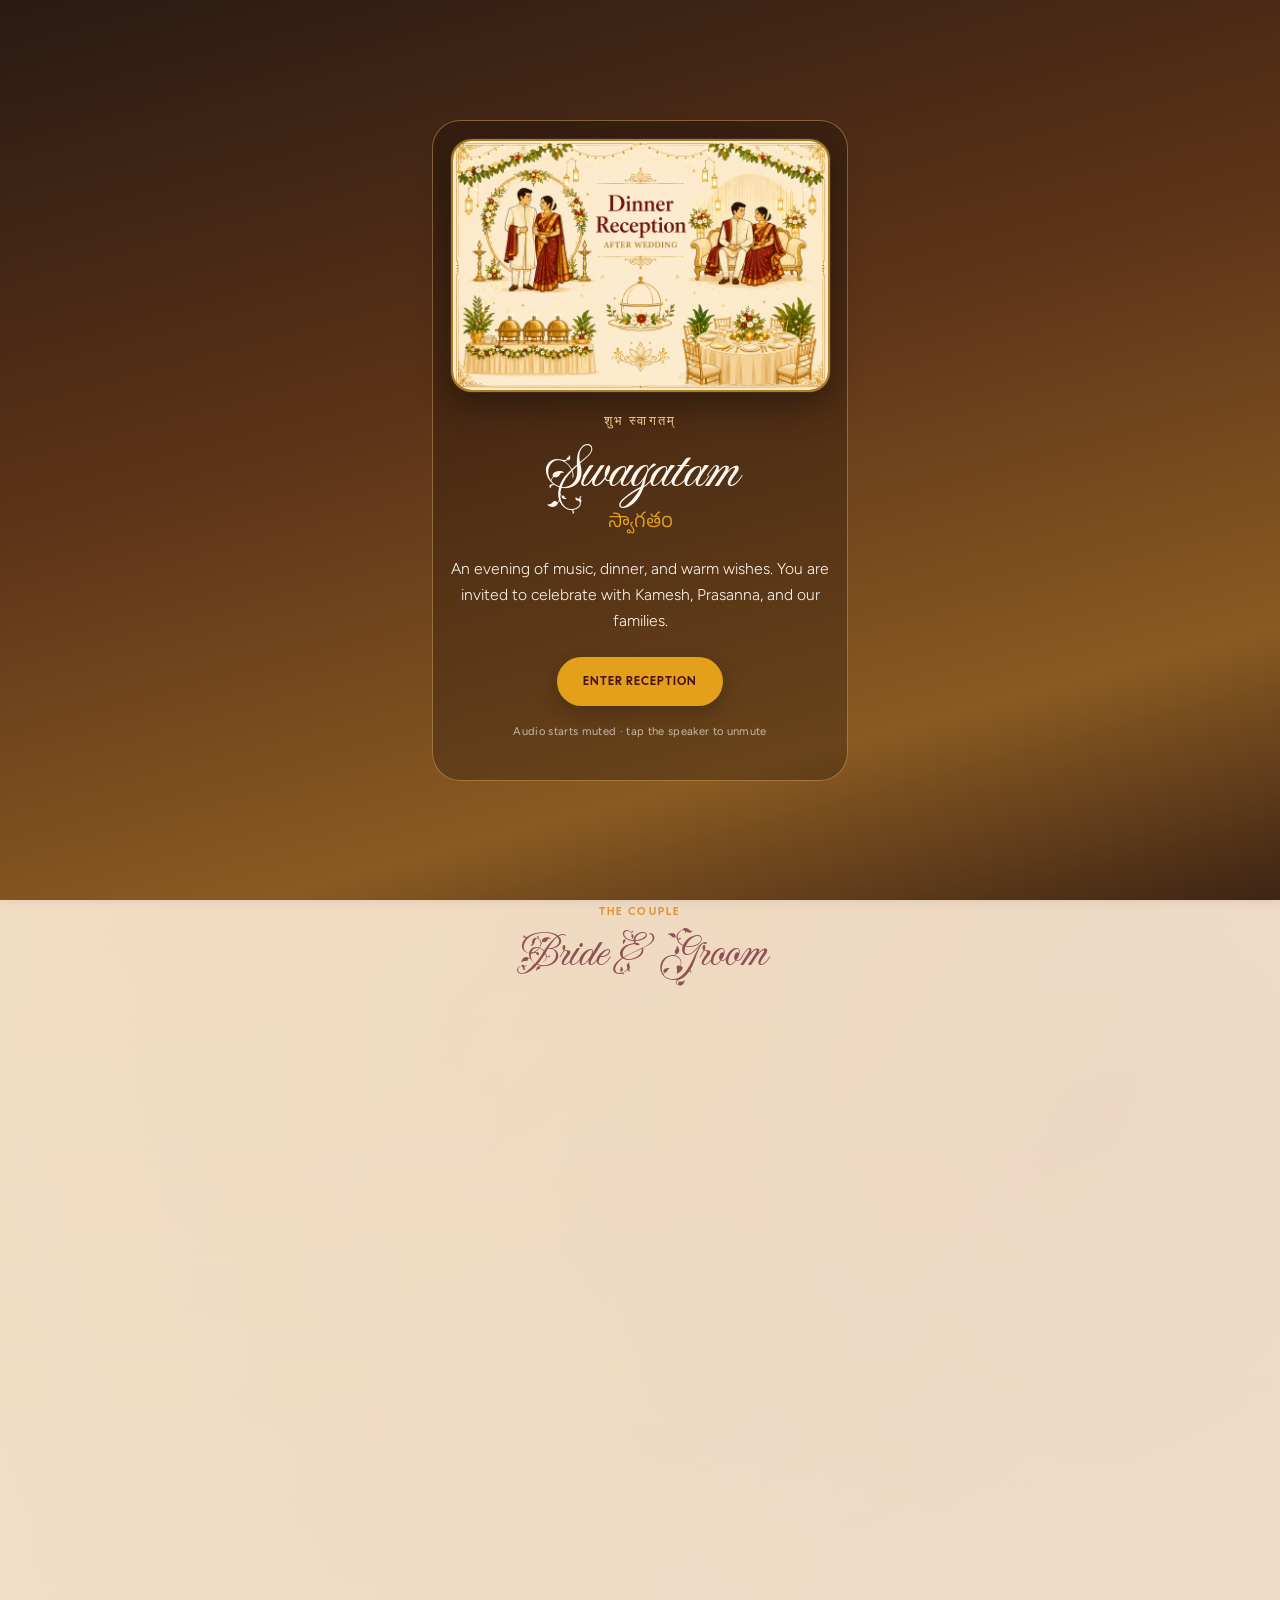
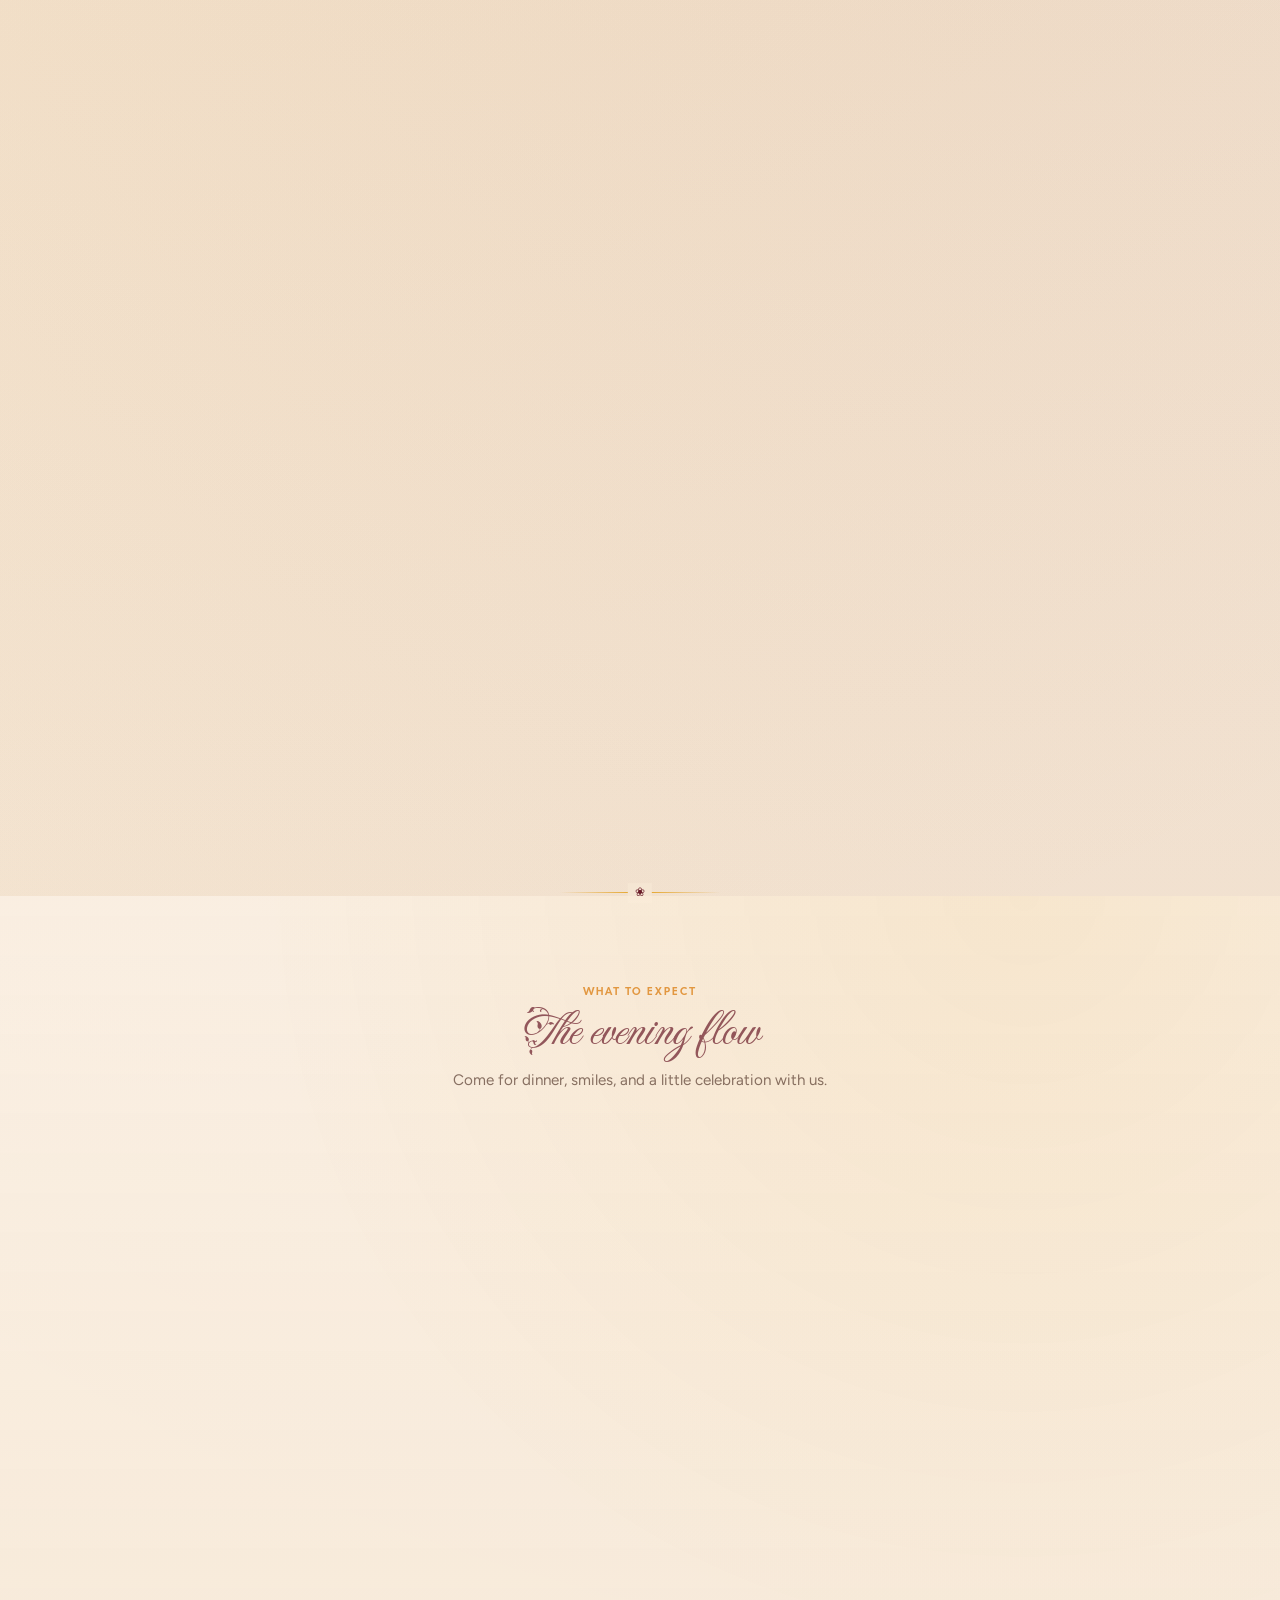
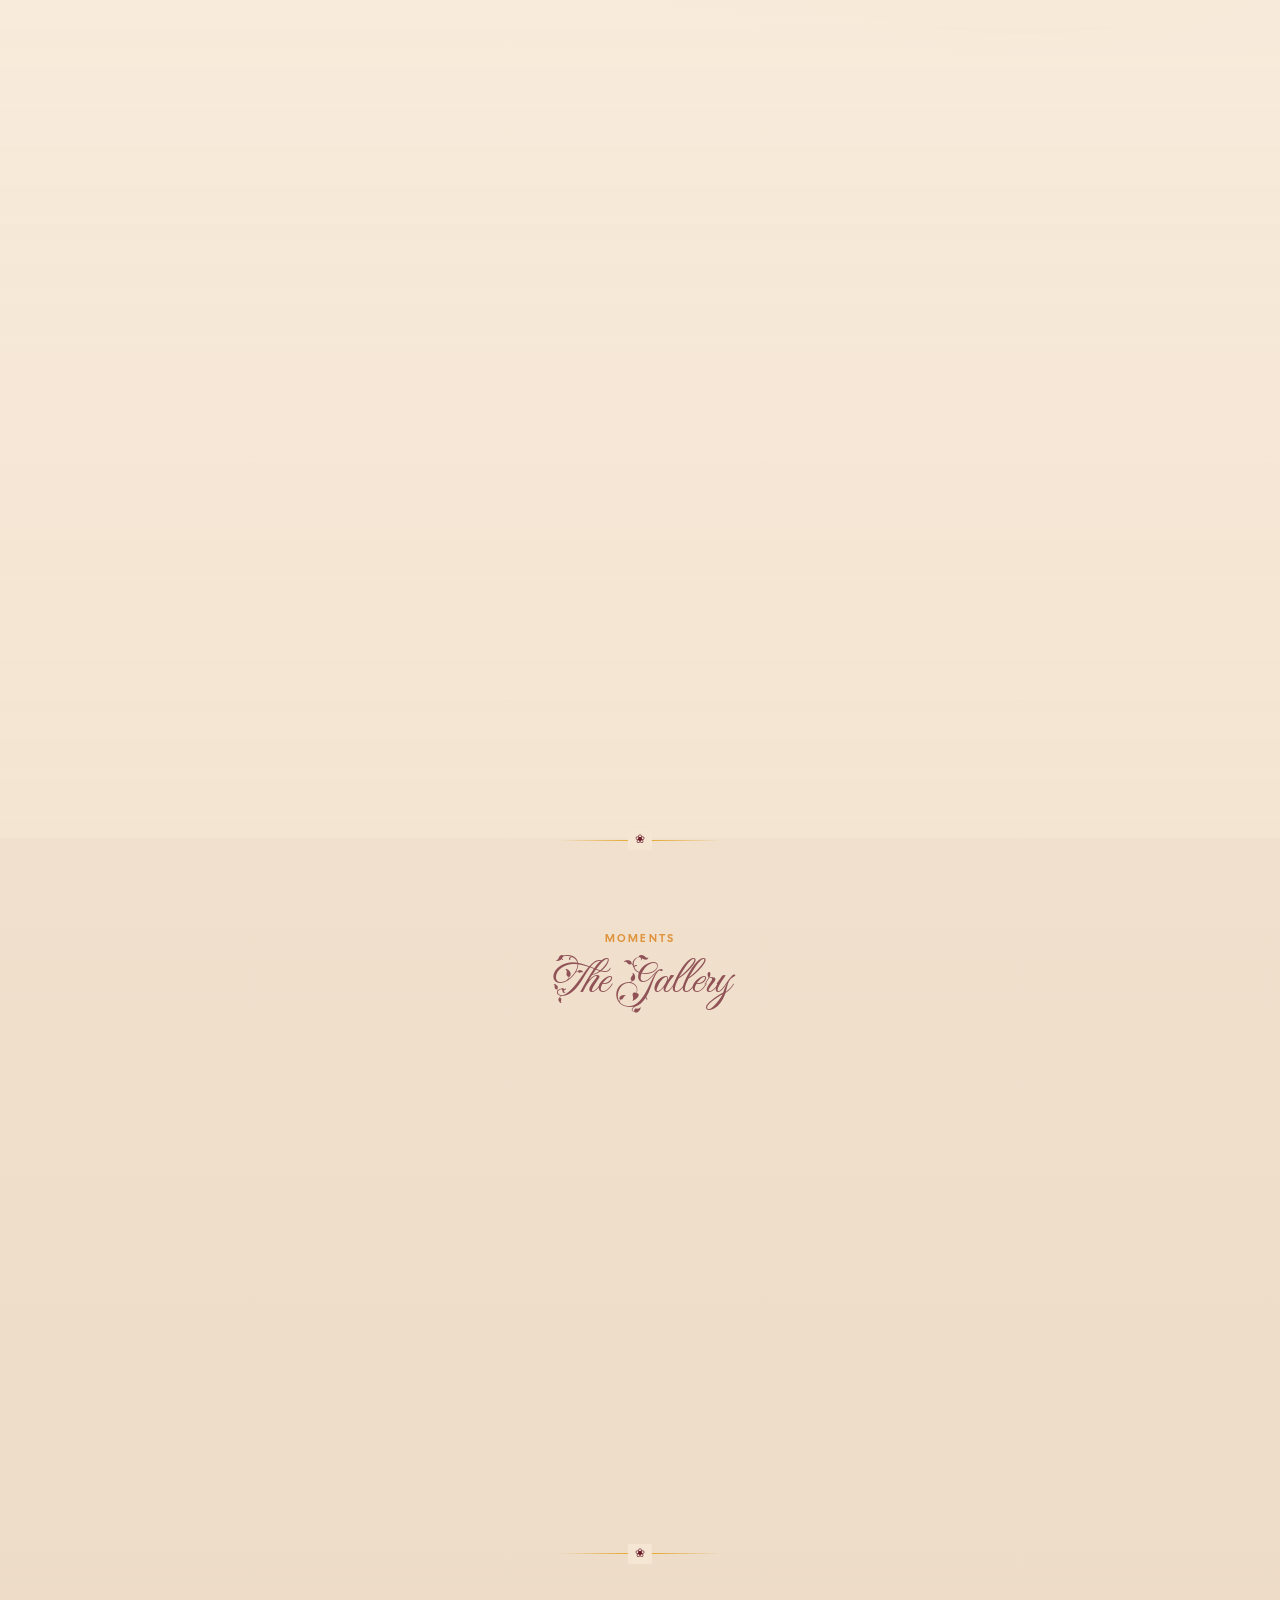
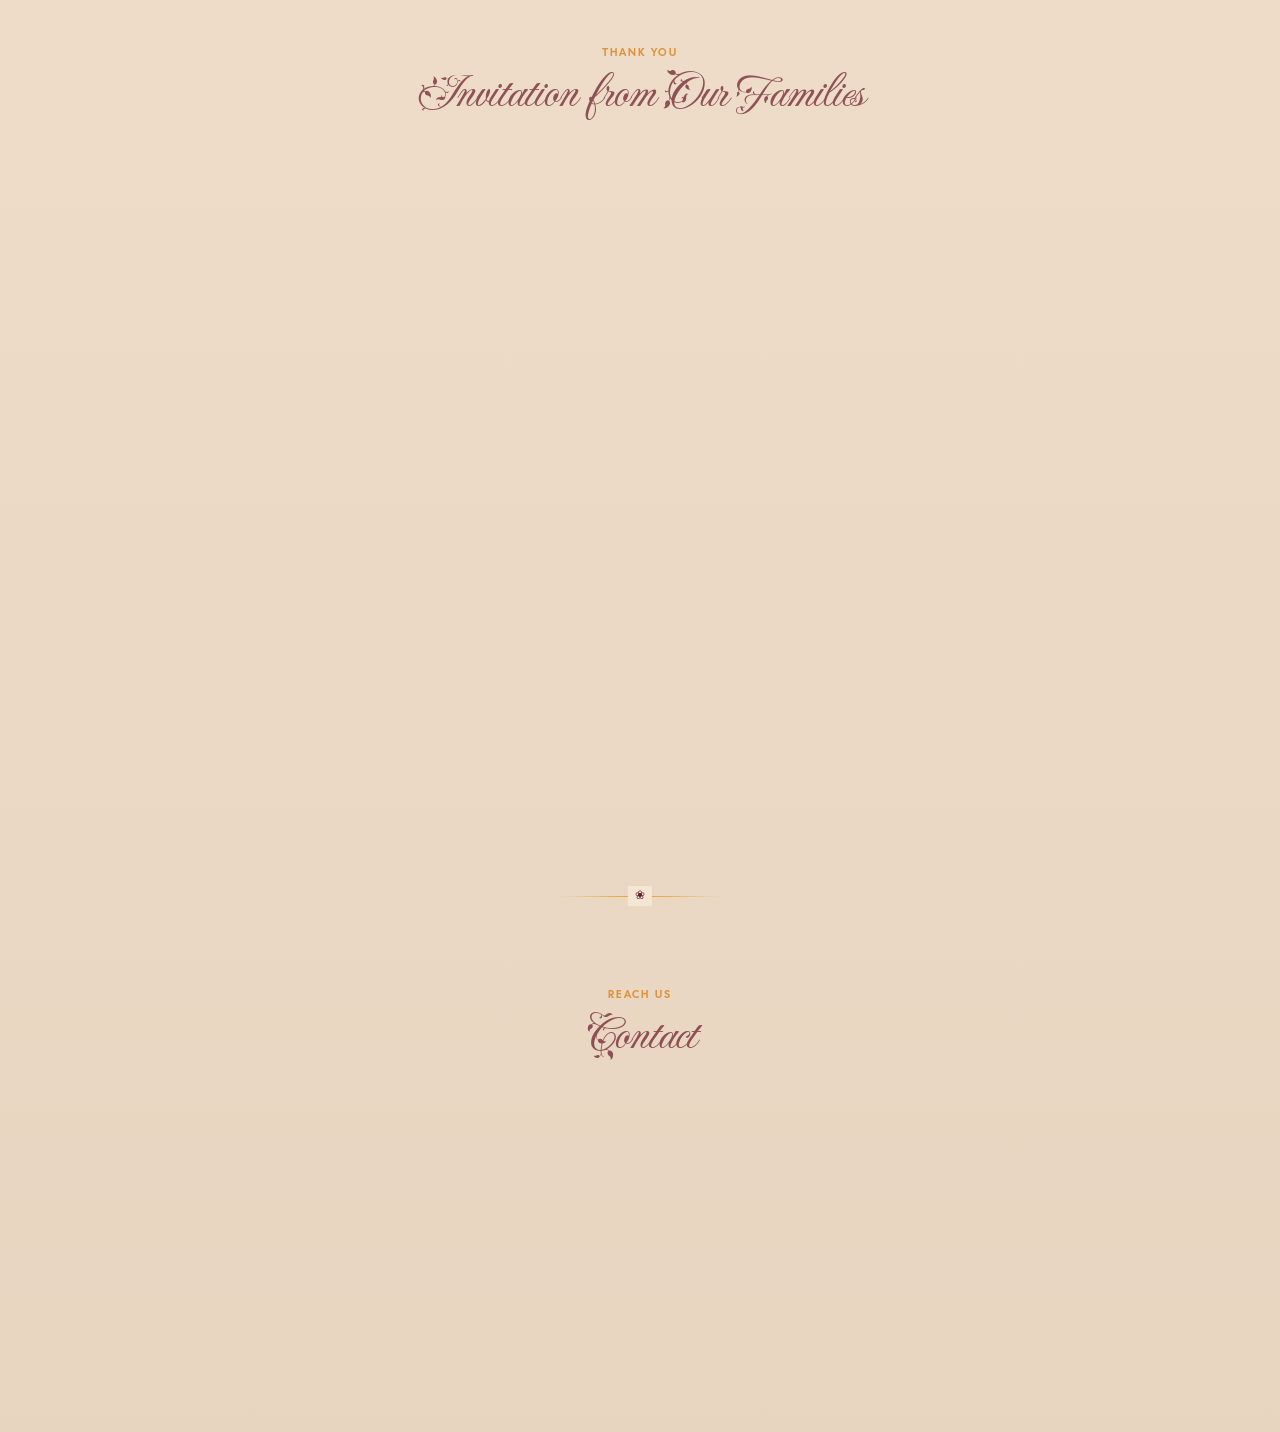
==== reception.html @ decd5733 "Enhance wedding invitation website with updated content and interactive features - Updated wedding d" ====
<!DOCTYPE html>
<html lang="en">
<head>
  <script>window.__KWEDS_INVITE_CODE__="e4p8n1";</script>
  <meta charset="UTF-8">
  <meta name="viewport" content="width=device-width, initial-scale=1.0, viewport-fit=cover">
  <title>K♥P</title>
  <meta name="description" content="An evening reception · 02 September 2026 · 07:00 PM onwards · Subhamasthu Function Hall, Neeladriraopeta.">
  <meta name="keywords" content="Telugu Wedding, Hindu Wedding, Kamesh, Prasanna, Kalyana Vaibhavam, Seethanagaram, Andhra Pradesh, Wedding Invitation">
  <meta name="author" content="RamBikkina">
  <meta name="robots" content="index, follow">
  <meta name="theme-color" content="#6b1d2a">
  <meta name="apple-mobile-web-app-title" content="K♥P">
  <meta name="application-name" content="K♥P">

  <link rel="canonical" id="canonicalUrl" href="https://kwedsp.vercel.app/">
  <link rel="icon" href="/favicon.svg" type="image/svg+xml">
  <link rel="apple-touch-icon" href="/og-reception.jpg">

  <!-- Open Graph / Facebook / WhatsApp (must match live host + image under ~300KB) -->
  <meta property="og:type" content="website">
  <meta property="og:site_name" content="Kamesh & Prasanna Wedding">
  <meta property="og:locale" content="en_IN">
  <meta property="og:url" content="https://kwedsp.vercel.app/i/e4p8n1">
  <meta property="og:title" content="Kamesh & Prasanna — Reception Evening">
  <meta property="og:description" content="An evening reception · 02 September 2026 · 07:00 PM onwards · Subhamasthu Function Hall, Neeladriraopeta.">
  <meta property="og:image" content="https://kwedsp.vercel.app/og-reception.jpg">
  <meta property="og:image:secure_url" content="https://kwedsp.vercel.app/og-reception.jpg">
  <meta property="og:image:type" content="image/jpeg">
  <meta property="og:image:alt" content="Kamesh & Prasanna dinner reception invitation collage">
  <meta property="og:image:width" content="1200">
  <meta property="og:image:height" content="800">

  <!-- Twitter / X -->
  <meta name="twitter:card" content="summary_large_image">
  <meta name="twitter:title" content="Kamesh & Prasanna — Reception Evening">
  <meta name="twitter:description" content="An evening reception · 02 September 2026 · 07:00 PM onwards · Subhamasthu Function Hall, Neeladriraopeta.">
  <meta name="twitter:image" content="https://kwedsp.vercel.app/og-reception.jpg">
  <meta name="twitter:image:alt" content="Kamesh & Prasanna dinner reception invitation collage">

  <link rel="stylesheet" href="https://cdn.jsdelivr.net/npm/bootstrap@5.3.0/dist/css/bootstrap.min.css">
  <link rel="stylesheet" href="https://cdn.jsdelivr.net/npm/bootstrap-icons@1.10.5/font/bootstrap-icons.css">
  <link rel="preconnect" href="https://fonts.googleapis.com">
  <link rel="preconnect" href="https://fonts.gstatic.com" crossorigin>
  <link href="https://fonts.googleapis.com/css2?family=Anek+Telugu:wght@400;600;700&family=Figtree:wght@300;400;500;600&family=Fraunces:opsz,wght@9..144,500;9..144,700&display=swap" rel="stylesheet">
  <style>
    @import url("https://fonts.googleapis.com/css2?family=Cal+Sans&family=Ewert&family=Fleur+De+Leah&display=swap");
  </style>
  <link rel="stylesheet" href="style.css">
  <link rel="stylesheet" href="interactive.css">
</head>
<body class="is-locked">

  <!-- Gate -->
  <div id="gate" class="gate" aria-hidden="false">
    <div class="gate-panel">
      <div class="gate-mood" id="gateMood" hidden>
        <img id="gateMoodImg" src="" alt="">
      </div>
      <p class="gate-sanskrit" data-field="welcome.sanskrit"></p>
      <h2 class="gate-title fleur-de-leah-regular" data-field="welcome.title"></h2>
      <p class="gate-telugu" data-field="welcome.telugu"></p>
      <p class="gate-greeting" data-field="welcome.greeting"></p>
      <button type="button" id="openInvitation" class="gate-btn cal-sans-regular">Enter Invitation</button>
      <p class="gate-audio-note">Audio starts muted · tap the speaker to unmute</p>
    </div>
  </div>

  <!-- Blessings: center stack → fly to top L/C/R (over blurred hero) -->
  <div id="blessingsStage" class="blessings-stage" aria-hidden="true">
    <div class="blessings-stack">
      <div class="bless-fly-wrap">
        <div class="bless-fly" data-slot="left"><i>||</i><b>శ్రీ రస్తు</b><i>||</i></div>
      </div>
      <div class="bless-fly-wrap">
        <div class="bless-fly" data-slot="center"><i>||</i><b>శుభమస్తు</b><i>||</i></div>
      </div>
      <div class="bless-fly-wrap">
        <div class="bless-fly" data-slot="right"><i>||</i><b>అవిఘ్నమస్తు</b><i>||</i></div>
      </div>
    </div>
  </div>
  <div id="blessingsBar" class="blessings-bar" aria-hidden="true">
    <span class="bless-slot" data-slot="left"></span>
    <span class="bless-slot" data-slot="center"></span>
    <span class="bless-slot" data-slot="right"></span>
  </div>

  <audio id="bgAudio" loop preload="none" muted></audio>
  <button type="button" id="muteBtn" class="float-btn float-mute d-none" aria-label="Unmute audio">
    <i class="bi bi-volume-mute-fill"></i>
  </button>

  <nav class="site-nav" id="siteNav" aria-label="Primary">
    <a class="nav-brand fleur-de-leah-regular" href="#hero" data-field="navigation.brand"></a>
    <button type="button" class="nav-toggle" id="navToggle" aria-label="Menu">
      <i class="bi bi-list"></i>
    </button>
    <ul class="nav-links" id="navLinks"></ul>
  </nav>

  <!-- Hero -->
  <section id="hero" class="hero section-focus">
    <div class="hero-media" id="heroMedia" role="img" aria-label="Wedding atmosphere"></div>
    <div class="hero-veil"></div>
    <div class="hero-inner">
      <div class="hero-glitter" id="heroGlitter" aria-hidden="true"></div>
      <p class="hero-brand hero-anim fleur-de-leah-regular" data-field="brand"></p>
      <h1 class="hero-names">
        <span class="name-line hero-anim ewert-regular" data-field="groom.displayName"></span>
        <div class="icon-wheel hero-anim" id="iconWheel" aria-hidden="true">
          <div class="icon-wheel-ring" id="iconWheelRing"></div>
        </div>
        <span class="name-line hero-anim ewert-regular" data-field="bride.displayName"></span>
      </h1>
      <p class="hero-meta hero-anim">
        <span data-field="dateLabel"></span>
        <span class="meta-dot">·</span>
        <span data-field="muhurtham"></span>
      </p>
      <div class="countdown hero-anim" id="countdown" aria-live="polite">
        <div class="cd-unit"><span id="cdDays">00</span><small>Days</small></div>
        <div class="cd-unit"><span id="cdHours">00</span><small>Hrs</small></div>
        <div class="cd-unit"><span id="cdMins">00</span><small>Min</small></div>
        <div class="cd-unit"><span id="cdSecs">00</span><small>Sec</small></div>
      </div>
      <a id="saveDateBtn" class="cal-btn hero-anim cal-sans-regular" href="#" target="_blank" rel="noopener noreferrer">Save the Date</a>
    </div>
    <a href="#couple" class="hero-scroll" aria-label="Scroll to couple">
      <i class="bi bi-chevron-down"></i>
    </a>
  </section>

  <!-- Couple -->
  <section id="couple" class="section couple-section section-focus">
    <div class="container">
      <header class="section-head focus-animate">
        <p class="section-kicker">The Couple</p>
        <h2>Bride & Groom</h2>
      </header>
      <div class="couple-stack">
        <article class="person person-groom reveal">
          <div class="person-frame">
            <div class="person-glow" aria-hidden="true"></div>
            <div class="person-photo" id="groomPhoto"></div>
            <span class="person-badge">Groom</span>
          </div>
          <div class="person-copy">
            <h3 data-field="groom.fullName"></h3>
            <p class="person-parents">
              <span data-field="groom.role"></span>
              <strong data-field="groom.father"></strong>
              &amp;<br>
              <strong data-field="groom.mother"></strong>
            </p>
            <p class="person-family" data-field="groom.family"></p>
          </div>
        </article>
        <article class="person person-bride reveal">
          <div class="person-frame">
            <div class="person-glow" aria-hidden="true"></div>
            <div class="person-photo" id="bridePhoto"></div>
            <span class="person-badge">Bride</span>
          </div>
          <div class="person-copy">
            <h3 data-field="bride.fullName"></h3>
            <p class="person-parents">
              <span data-field="bride.role"></span>
              <strong data-field="bride.father"></strong>
              &amp;<br>
              <strong data-field="bride.mother"></strong>
            </p>
            <p class="person-family" data-field="bride.family"></p>
          </div>
        </article>
      </div>
    </div>
  </section>

  <div class="ornament" aria-hidden="true"><span></span></div>

  <!-- When & Where -->
  <section id="when" class="section when-section section-focus">
    <div class="container">
      <header class="section-head focus-animate">
        <p class="section-kicker" id="whenKicker">Celebrations</p>
        <h2 id="whenTitle">When & Where</h2>
        <p class="section-lead" data-field="venuesSummary"></p>
      </header>

      <div class="events-rail" id="eventsRail"></div>

      <div class="timeline-wrap reveal" id="timelineWrap">
        <h3 class="timeline-title focus-animate fleur-de-leah-regular" id="timelineTitle">Wedding Day Flow</h3>
        <ol class="timeline" id="timeline"></ol>
      </div>

      <div class="venues-panel reveal">
        <header class="venues-panel-head focus-animate">
          <h3 class="venues-panel-title fleur-de-leah-regular">Venue Details</h3>
          <p class="venues-panel-lead" id="venuesPanelLead">Wedding ceremony and reception at the locations below</p>
        </header>

        <article class="venue-card reveal" id="weddingVenueCard">
          <div class="venue-card-banner">
            <div class="venue-card-photo" id="venuePhoto" role="img" aria-label="Wedding venue"></div>
            <span class="venue-card-tag" data-field="venue.label"></span>
          </div>
          <div class="venue-card-body">
            <div class="venue-card-info">
              <h4 class="venue-card-name" data-field="venue.name"></h4>
              <p class="venue-card-address" data-field="venue.fullAddress"></p>
              <ul class="venue-facts">
                <li>
                  <i class="bi bi-signpost-split" aria-hidden="true"></i>
                  <span data-field="venueInfo.directions"></span>
                </li>
                <li>
                  <i class="bi bi-p-circle" aria-hidden="true"></i>
                  <span data-field="venueInfo.parking"></span>
                </li>
                <li>
                  <i class="bi bi-airplane" aria-hidden="true"></i>
                  <span id="venueTravel"></span>
                </li>
              </ul>
              <a class="venue-card-link" id="mapsLink" target="_blank" rel="noopener noreferrer">
                Open in Google Maps <i class="bi bi-arrow-up-right"></i>
              </a>
            </div>
            <div class="venue-card-map">
              <iframe id="mapsEmbed" title="Wedding venue map" loading="lazy" referrerpolicy="strict-origin-when-cross-origin" allowfullscreen></iframe>
            </div>
          </div>
        </article>

        <article class="venue-card venue-card--reception reveal" id="receptionVenueCard">
          <div class="venue-card-banner">
            <div class="venue-card-photo" id="receptionVenuePhoto" role="img" aria-label="Reception venue"></div>
            <span class="venue-card-tag" data-field="receptionVenue.label"></span>
          </div>
          <div class="venue-card-body">
            <div class="venue-card-info">
              <h4 class="venue-card-name" data-field="receptionVenue.name"></h4>
              <p class="venue-card-event-meta" id="receptionEventMeta" hidden></p>
              <p class="venue-card-address" data-field="receptionVenue.fullAddress"></p>
              <ul class="venue-facts">
                <li>
                  <i class="bi bi-signpost-split" aria-hidden="true"></i>
                  <span data-field="receptionVenueInfo.directions"></span>
                </li>
                <li>
                  <i class="bi bi-p-circle" aria-hidden="true"></i>
                  <span data-field="receptionVenueInfo.parking"></span>
                </li>
                <li>
                  <i class="bi bi-car-front" aria-hidden="true"></i>
                  <span id="receptionTravel"></span>
                </li>
              </ul>
              <a class="venue-card-link" id="receptionMapsLink" target="_blank" rel="noopener noreferrer">
                Open in Google Maps <i class="bi bi-arrow-up-right"></i>
              </a>
            </div>
            <div class="venue-card-map">
              <iframe id="receptionMapsEmbed" title="Reception venue map" loading="lazy" referrerpolicy="strict-origin-when-cross-origin" allowfullscreen></iframe>
            </div>
          </div>
        </article>
      </div>
    </div>
  </section>

  <div class="ornament" aria-hidden="true"><span></span></div>

  <!-- Gallery -->
  <section id="gallery" class="section gallery-section section-focus">
    <div class="container">
      <header class="section-head focus-animate">
        <p class="section-kicker">Moments</p>
        <h2>The Gallery</h2>
      </header>
      <div id="galleryCarousel" class="carousel slide reveal" data-bs-ride="carousel">
        <div class="carousel-inner" id="galleryInner"></div>
        <button class="carousel-control-prev" type="button" data-bs-target="#galleryCarousel" data-bs-slide="prev">
          <span class="carousel-control-prev-icon" aria-hidden="true"></span>
          <span class="visually-hidden">Previous</span>
        </button>
        <button class="carousel-control-next" type="button" data-bs-target="#galleryCarousel" data-bs-slide="next">
          <span class="carousel-control-next-icon" aria-hidden="true"></span>
          <span class="visually-hidden">Next</span>
        </button>
      </div>
    </div>
  </section>

  <div class="ornament" aria-hidden="true"><span></span></div>

  <!-- Family -->
  <section id="family" class="section family-section section-focus">
    <div class="container">
      <header class="section-head focus-animate">
        <p class="section-kicker" data-field="invitation.title"></p>
        <h2>Invitation from Our Families</h2>
      </header>
      <div class="family-grid" id="familyGrid"></div>
      <div class="gratitude reveal">
        <p id="inviteP1"></p>
        <p id="inviteP2"></p>
      </div>
    </div>
  </section>

  <div class="ornament" aria-hidden="true"><span></span></div>

  <!-- Contact -->
  <section id="contact" class="section contact-section section-focus">
    <div class="container">
      <header class="section-head focus-animate">
        <p class="section-kicker">Reach Us</p>
        <h2>Contact</h2>
      </header>
      <div class="contact-grid" id="contactGrid"></div>
    </div>
  </section>

  <footer class="site-footer">
    <p class="dev-credit">
      Designed and Developed by
      <a href="https://rambuilds.in" target="_blank" rel="noopener noreferrer">RamBikkina</a>
      with love
    </p>
  </footer>

  <canvas id="flowerShowerCanvas" class="flower-shower-canvas" aria-hidden="true"></canvas>

  <script src="https://code.jquery.com/jquery-3.6.0.min.js"></script>
  <script src="https://cdn.jsdelivr.net/npm/bootstrap@5.3.0/dist/js/bootstrap.bundle.min.js"></script>
  <script src="data.js"></script>
  <script src="interactive.js"></script>
  <script src="script.js"></script>
</body>
</html>
---- style.css ----
:root {
  --maroon: #6b1d2a;
  --maroon-deep: #4a121c;
  --maroon-soft: #8f2e3c;
  --turmeric: #e4a01a;
  --turmeric-bright: #f2b72a;
  --saffron: #d97706;
  --beige: #f5e6d3;
  --beige-deep: #e8d5c0;
  --beige-warm: #faf0e4;
  --ink: #2c1810;
  --ink-soft: #5c4033;
  --cream: #fff8f0;
  --radius: 1.15rem;
  --radius-sm: 0.75rem;
  --radius-lg: 1.75rem;
  --radius-pill: 999px;
  --font-display: "Fraunces", Georgia, serif;
  --font-names: "Ewert", serif;
  --font-script: "Fleur De Leah", cursive;
  --font-ui: "Cal Sans", sans-serif;
  --font-body: "Figtree", sans-serif;
  --font-telugu: "Anek Telugu", sans-serif;
  --ease: cubic-bezier(0.22, 1, 0.36, 1);
  --shadow: 0 10px 28px rgba(74, 18, 28, 0.12);
}

.cal-sans-regular {
  font-family: "Cal Sans", sans-serif;
  font-weight: 400;
  font-style: normal;
}

.fleur-de-leah-regular {
  font-family: "Fleur De Leah", cursive;
  font-weight: 400;
  font-style: normal;
}

.ewert-regular {
  font-family: "Ewert", serif;
  font-weight: 400;
  font-style: normal;
}

*,
*::before,
*::after {
  box-sizing: border-box;
}

html {
  scroll-behavior: smooth;
  -webkit-text-size-adjust: 100%;
  overflow-x: hidden;
  overflow-x: clip;
  max-width: 100%;
}

body {
  margin: 0;
  font-family: var(--font-body);
  font-weight: 400;
  font-size: 1rem;
  color: var(--ink);
  background:
    radial-gradient(circle at 12% 8%, rgba(228, 160, 26, 0.14), transparent 38%),
    radial-gradient(circle at 88% 18%, rgba(107, 29, 42, 0.08), transparent 42%),
    linear-gradient(180deg, var(--beige-warm) 0%, var(--beige) 45%, var(--beige-deep) 100%);
  line-height: 1.65;
  overflow-x: hidden;
  overflow-x: clip;
  max-width: 100%;
  padding-top: 0;
  padding-bottom: calc(3.1rem + env(safe-area-inset-bottom, 0px));
}

img {
  max-width: 100%;
  pointer-events: none;
}

h1, h2, h3, h4 {
  font-family: var(--font-display);
  font-weight: 700;
  letter-spacing: -0.02em;
  color: var(--maroon);
}

.container {
  width: min(100% - 1.5rem, 1100px);
  margin-inline: auto;
  padding-inline: 0.25rem;
}

/* —— Blessings: center stack → fly to top (blur over hero) —— */
.blessings-stage {
  position: fixed;
  inset: 0;
  z-index: 2600;
  display: grid;
  place-items: center;
  padding:
    max(1.5rem, env(safe-area-inset-top, 0px))
    max(1.5rem, env(safe-area-inset-right, 0px))
    max(1.5rem, env(safe-area-inset-bottom, 0px))
    max(1.5rem, env(safe-area-inset-left, 0px));
  overflow-y: auto;
  -webkit-overflow-scrolling: touch;
  background: rgba(44, 12, 18, 0.28);
  backdrop-filter: blur(16px) saturate(1.05);
  -webkit-backdrop-filter: blur(16px) saturate(1.05);
  opacity: 0;
  visibility: hidden;
  pointer-events: none;
  transition: opacity 0.7s ease, visibility 0.7s;
}

.blessings-stage.is-active {
  opacity: 1;
  visibility: visible;
}

.blessings-stage.is-fade {
  opacity: 0;
  visibility: hidden;
}

.blessings-stack {
  display: flex;
  flex-direction: column;
  align-items: center;
  gap: 1.4rem;
  width: min(100%, 22rem);
}

.bless-fly-wrap {
  display: flex;
  align-items: center;
  justify-content: center;
  min-height: 2.75rem;
  width: 100%;
}

.bless-fly {
  display: inline-flex;
  align-items: center;
  justify-content: center;
  gap: 0.28em;
  font-family: var(--font-telugu);
  font-size: clamp(1.35rem, 5.5vw, 1.95rem);
  font-weight: 700;
  color: var(--turmeric-bright);
  line-height: 1.5;
  padding: 0.25rem 0.45rem;
  white-space: nowrap;
  text-shadow: 0 2px 14px rgba(0, 0, 0, 0.35);
  opacity: 0;
  transform: translateY(20px);
  transition: opacity 0.55s ease, transform 0.55s ease;
}

.bless-fly.is-in {
  opacity: 1;
  transform: none;
}

.bless-fly.is-sent {
  opacity: 0;
  transition: opacity 0.25s ease;
}

.bless-fly-clone {
  position: fixed;
  z-index: 2700;
  display: inline-flex;
  align-items: center;
  justify-content: center;
  gap: 0.28em;
  font-family: var(--font-telugu);
  font-weight: 700;
  color: var(--turmeric-bright);
  line-height: 1.5;
  white-space: nowrap;
  text-shadow: 0 2px 14px rgba(0, 0, 0, 0.35);
  margin: 0;
  pointer-events: none;
  transition:
    left 0.72s var(--ease),
    top 0.72s var(--ease),
    font-size 0.72s var(--ease);
}

.bless-fly-clone i {
  font-style: normal;
}

.bless-fly-clone b {
  font-weight: 700;
}

.bless-fly i {
  font-style: normal;
  flex: 0 0 auto;
}

.bless-fly b {
  font-weight: 700;
}

.blessings-bar {
  position: fixed;
  top: 0;
  left: 0;
  right: 0;
  width: 100%;
  max-width: 100%;
  z-index: 2500;
  display: grid;
  grid-template-columns: 1fr 1fr 1fr;
  align-items: center;
  min-height: 3.25rem;
  padding: 0.65rem 0.7rem;
  gap: 0.25rem;
  background: linear-gradient(90deg, var(--maroon-deep), var(--maroon) 50%, var(--maroon-deep));
  box-shadow: 0 4px 14px rgba(74, 18, 28, 0.22);
  opacity: 0;
  visibility: hidden;
  transform: translate3d(0, 0, 0);
  backface-visibility: hidden;
  pointer-events: none;
  overflow: hidden;
  box-sizing: border-box;
}

.blessings-bar.is-visible {
  opacity: 1;
  visibility: visible;
  transition: opacity 0.55s ease, visibility 0.55s;
}

.blessings-bar .bless-slot {
  display: inline-flex;
  align-items: center;
  justify-content: center;
  gap: 0.2em;
  min-width: 0;
  max-width: 100%;
  min-height: 1.65em;
  font-family: var(--font-telugu);
  font-size: clamp(0.62rem, 2.6vw, 0.8rem);
  font-weight: 600;
  color: var(--turmeric-bright);
  line-height: 1.5;
  padding: 0.2rem 0;
  white-space: nowrap;
  overflow: hidden;
  text-overflow: ellipsis;
  opacity: 0;
  transform: translateY(6px);
  transition: opacity 0.45s ease, transform 0.5s var(--ease);
}

.blessings-bar .bless-slot.is-filled {
  opacity: 1;
  transform: none;
}

.blessings-bar .bless-slot[data-slot="left"] { justify-content: flex-start; }
.blessings-bar .bless-slot[data-slot="center"] { justify-content: center; }
.blessings-bar .bless-slot[data-slot="right"] { justify-content: flex-end; }

.blessings-bar .bless-slot i {
  font-style: normal;
  flex: 0 0 auto;
}

.blessings-bar .bless-slot b {
  font-weight: 700;
  overflow: hidden;
  text-overflow: ellipsis;
}

body.has-blessings {
  padding-top: 3.25rem;
  padding-bottom: 0;
}

/* —— Gate (Swagatham) —— */
.gate {
  position: fixed;
  inset: 0;
  z-index: 3000;
  display: flex;
  flex-direction: column;
  align-items: center;
  justify-content: center;
  overflow-x: hidden;
  overflow-y: auto;
  -webkit-overflow-scrolling: touch;
  overscroll-behavior: contain;
  box-sizing: border-box;
  min-height: 100vh;
  min-height: 100dvh;
  padding:
    max(1.25rem, env(safe-area-inset-top, 0px))
    max(1.25rem, env(safe-area-inset-right, 0px))
    max(1.25rem, env(safe-area-inset-bottom, 0px))
    max(1.25rem, env(safe-area-inset-left, 0px));
  background:
    linear-gradient(160deg, var(--maroon-deep) 0%, var(--maroon) 48%, #5c1824 100%);
  transition: opacity 0.85s var(--ease), visibility 0.85s, transform 0.85s var(--ease);
}

.gate.is-open {
  opacity: 0;
  visibility: hidden;
  pointer-events: none;
  transform: scale(1.06);
}

.gate-panel {
  width: min(100%, 26rem);
  flex-shrink: 0;
  margin: auto;
  text-align: center;
  color: var(--cream);
  padding: 1.15rem 1.1rem 1.45rem;
  border-radius: var(--radius-lg);
  background: rgba(255, 248, 240, 0.06);
  border: 1px solid rgba(228, 160, 26, 0.35);
  backdrop-filter: blur(6px);
  animation: riseIn 0.85s 0.15s var(--ease) both;
}

.gate-mood {
  width: 100%;
  max-width: none;
  aspect-ratio: 3 / 2;
  height: auto;
  margin: 0 auto 1.15rem;
  border-radius: calc(var(--radius) + 0.15rem);
  overflow: hidden;
  border: 2px solid rgba(242, 183, 42, 0.6);
  box-shadow:
    0 12px 32px rgba(0, 0, 0, 0.35),
    0 0 0 1px rgba(255, 248, 240, 0.08);
  animation: gateMoodIn 0.9s 0.25s var(--ease) both;
}

.gate-mood img {
  width: 100%;
  height: 100%;
  object-fit: cover;
  object-position: center;
  display: block;
  transform-origin: center;
  animation: gateMoodFloat 5.5s 1.1s ease-in-out infinite;
}

@media (prefers-reduced-motion: reduce) {
  .gate-mood,
  .gate-mood img {
    animation: none;
  }
}

body.invite-reception .gate {
  background:
    linear-gradient(165deg, #2a1a12 0%, #5c3318 42%, #8a5a22 78%, #3d2414 100%);
}

body.invite-reception .gate-panel {
  border-color: rgba(255, 200, 120, 0.4);
  background: rgba(20, 12, 8, 0.28);
}

body.invite-reception .gate-sanskrit {
  color: #ffd59a;
}

body.invite-full .gate-mood {
  border-color: rgba(242, 183, 42, 0.55);
}

body.invite-reception .hero-veil {
  background:
    linear-gradient(180deg,
      rgba(42, 26, 18, 0.35) 0%,
      rgba(60, 32, 18, 0.5) 48%,
      rgba(30, 16, 10, 0.92) 100%);
}

body.invite-reception .hero-brand {
  color: #ffe0b0;
}

body.invite-reception .when-section {
  background:
    radial-gradient(circle at 80% 0%, rgba(228, 160, 26, 0.1), transparent 42%),
    linear-gradient(180deg, rgba(255, 248, 240, 0.55), rgba(245, 230, 211, 0.7));
}

body.invite-reception .events-rail {
  display: none;
}

body.invite-reception .timeline-wrap {
  max-width: 34rem;
  margin: 0 auto 2rem;
  padding: 1.35rem 1.15rem 1.4rem;
  background: rgba(255, 250, 242, 0.92);
  border: 1px solid rgba(228, 160, 26, 0.28);
}

body.invite-reception .timeline-title {
  font-size: clamp(1.55rem, 5vw, 2rem);
  margin-bottom: 0.35rem;
}

body.invite-reception .timeline {
  border-left-color: rgba(180, 120, 40, 0.28);
}

body.invite-reception .timeline-time {
  color: var(--saffron);
  font-weight: 700;
}

body.invite-reception .venues-panel {
  max-width: 34rem;
  margin: 0 auto;
}

body.invite-reception .venues-panel-head {
  text-align: center;
  margin-bottom: 1.15rem;
}

body.invite-reception #receptionVenueCard .venue-card-banner {
  min-height: 10rem;
}

body.invite-reception .venue-card-body {
  padding: 1.35rem 1.2rem 1.4rem;
}

/* During blessings intro, show hero backdrop but hide hero text */
.hero.is-backdrop {
  opacity: 1;
  transform: scale(1);
}

.hero.is-backdrop .hero-inner,
.hero.is-backdrop .hero-scroll {
  opacity: 0;
  visibility: hidden;
  pointer-events: none;
}

.gate-sanskrit {
  font-family: var(--font-display);
  font-size: 0.8rem;
  letter-spacing: 0.16em;
  text-transform: uppercase;
  color: var(--turmeric-bright);
  margin-bottom: 0.55rem;
}

.gate-title {
  font-family: var(--font-script);
  font-size: clamp(2.4rem, 10vw, 3.75rem);
  font-weight: 400;
  line-height: 1.05;
  color: var(--cream);
  margin: 0;
}

@media (max-height: 640px) {
  .gate-panel {
    padding: 0.85rem 0.9rem 1.1rem;
  }

  .gate-mood {
    margin-bottom: 0.75rem;
    max-height: 28vh;
  }

  .gate-title {
    font-size: clamp(2rem, 8vw, 2.85rem);
  }

  .gate-greeting {
    margin-bottom: 1rem;
  }

  .gate-audio-note {
    margin-top: 0.7rem;
  }
}

.gate-telugu {
  font-family: var(--font-telugu);
  font-size: 1.2rem;
  color: var(--turmeric);
  margin: 0.35rem 0 1rem;
}

.gate-greeting {
  font-weight: 300;
  font-size: 0.98rem;
  opacity: 0.92;
  margin-bottom: 1.4rem;
  animation: fadeUp 0.9s 0.4s var(--ease) both;
}

.gate-btn {
  border: none;
  border-radius: var(--radius-pill);
  background: var(--turmeric);
  color: var(--maroon-deep);
  font-family: var(--font-ui);
  font-weight: 400;
  letter-spacing: 0.08em;
  text-transform: uppercase;
  font-size: 0.78rem;
  padding: 0.9rem 1.6rem;
  cursor: pointer;
  box-shadow: 0 8px 20px rgba(0, 0, 0, 0.2);
  transition: background 0.3s, transform 0.3s;
}

.gate-btn:hover,
.gate-btn:focus-visible {
  background: var(--turmeric-bright);
  transform: translateY(-2px);
}

.gate-btn.is-disabled,
.gate-btn:disabled {
  opacity: 0.55;
  cursor: not-allowed;
  transform: none;
  pointer-events: none;
  background: var(--turmeric);
}

body.invite-locked .site-nav,
body.invite-locked .hero,
body.invite-locked .section,
body.invite-locked .site-footer,
body.invite-locked .float-btn,
body.invite-locked .flower-shower-canvas,
body.invite-locked .blessings-bar,
body.invite-locked .blessings-stage,
body.invite-locked .ornament {
  display: none !important;
}

.gate-audio-note {
  margin-top: 1rem;
  font-size: 0.7rem;
  opacity: 0.65;
  letter-spacing: 0.03em;
}

@keyframes riseIn {
  from { opacity: 0; transform: translateY(22px) scale(0.96); }
  to { opacity: 1; transform: none; }
}

@keyframes gateMoodIn {
  from {
    opacity: 0;
    transform: translateY(16px) scale(0.92);
    filter: saturate(0.7);
  }
  to {
    opacity: 1;
    transform: none;
    filter: none;
  }
}

@keyframes gateMoodFloat {
  0%, 100% {
    transform: scale(1.02) translateY(0);
  }
  50% {
    transform: scale(1.07) translateY(-2%);
  }
}

@keyframes fadeUp {
  from { opacity: 0; transform: translateY(14px); }
  to { opacity: 1; transform: none; }
}

/* —— Nav —— */
.site-nav {
  position: fixed;
  top: calc(3.25rem + 0.55rem);
  left: 0.65rem;
  right: 0.65rem;
  z-index: 1000;
  display: flex;
  align-items: center;
  justify-content: space-between;
  padding: 0.65rem 0.9rem;
  border-radius: var(--radius-pill);
  background: transparent;
  transition: background 0.35s, box-shadow 0.35s, transform 0.35s, opacity 0.35s, top 0.35s;
}

body:not(.has-blessings) .site-nav {
  top: 0.65rem;
}

.site-nav.is-solid {
  background: rgba(245, 230, 211, 0.94);
  backdrop-filter: blur(12px);
  box-shadow: var(--shadow);
}

.site-nav.is-hidden {
  transform: translateY(-130%);
  opacity: 0;
}

.nav-brand {
  font-family: var(--font-script);
  font-size: 1.15rem;
  font-weight: 400;
  color: var(--cream);
  text-decoration: none;
  letter-spacing: 0.02em;
}

.site-nav.is-solid .nav-brand {
  color: var(--maroon);
}

.nav-toggle {
  display: grid;
  place-items: center;
  width: 2.4rem;
  height: 2.4rem;
  border: none;
  border-radius: 50%;
  background: rgba(255, 248, 240, 0.15);
  color: var(--cream);
  font-size: 1.25rem;
  cursor: pointer;
}

.site-nav.is-solid .nav-toggle {
  background: rgba(107, 29, 42, 0.08);
  color: var(--maroon);
}

.nav-links {
  display: none;
  list-style: none;
  margin: 0;
  padding: 0.5rem 0;
  position: absolute;
  top: calc(100% + 0.4rem);
  left: 0;
  right: 0;
  border-radius: var(--radius);
  background: var(--beige-warm);
  box-shadow: var(--shadow);
  overflow: hidden;
}

.nav-links.is-open {
  display: block;
  animation: fadeUp 0.35s var(--ease) both;
}

.nav-links a {
  display: block;
  color: var(--ink);
  text-decoration: none;
  font-size: 0.82rem;
  font-weight: 600;
  letter-spacing: 0.05em;
  text-transform: uppercase;
  padding: 0.8rem 1.1rem;
  border-bottom: 1px solid rgba(107, 29, 42, 0.06);
}

.nav-links a:hover {
  color: var(--maroon);
  background: rgba(228, 160, 26, 0.12);
}

/* —— Hero —— */
.hero {
  position: relative;
  min-height: calc(100svh - 2.65rem - 2.6rem);
  display: flex;
  align-items: flex-end;
  color: var(--cream);
  overflow: hidden;
  border-radius: 0 0 var(--radius-lg) var(--radius-lg);
  opacity: 0;
  transform: scale(1.08);
  transform-origin: center center;
  transition: opacity 0.85s var(--ease), transform 0.9s var(--ease);
  will-change: opacity, transform;
}

.hero.is-revealed {
  opacity: 1;
  transform: scale(1);
}

.hero.section-focus.is-outview,
.hero.section-focus.is-inview {
  opacity: 1;
}

.hero:not(.is-revealed).section-focus.is-outview,
.hero:not(.is-revealed).section-focus.is-inview {
  opacity: 0;
  transform: scale(1.08);
}

.hero-media {
  position: absolute;
  inset: 0;
  background-size: cover;
  background-position: center 28%;
  transform: scale(1.06);
  animation: heroDrift 16s ease-in-out infinite alternate;
}

.hero-veil {
  position: absolute;
  inset: 0;
  background:
    linear-gradient(180deg,
      rgba(74, 18, 28, 0.22) 0%,
      rgba(74, 18, 28, 0.42) 48%,
      rgba(74, 18, 28, 0.9) 100%);
}

.hero-inner {
  position: relative;
  z-index: 2;
  width: 100%;
  max-width: 34rem;
  padding: 4.75rem 1.15rem 3.25rem;
  margin: 0 auto;
  text-align: center;
  display: flex;
  flex-direction: column;
  align-items: center;
}

.hero-glitter {
  position: absolute;
  inset: 8% 5% 30%;
  pointer-events: none;
  overflow: hidden;
  opacity: 0;
  transition: opacity 0.5s ease;
}

.hero-glitter.is-on {
  opacity: 1;
}

.hero-glitter span {
  position: absolute;
  width: 4px;
  height: 4px;
  border-radius: 50%;
  background: var(--turmeric-bright);
  box-shadow: 0 0 8px rgba(242, 183, 42, 0.9);
  animation: glitterTwinkle 1.6s ease-in-out infinite;
  opacity: 0;
}

@keyframes glitterTwinkle {
  0%, 100% { opacity: 0; transform: scale(0.4); }
  40% { opacity: 1; transform: scale(1.2); }
  70% { opacity: 0.35; transform: scale(0.8); }
}

.hero-anim {
  opacity: 0;
  transform: translateY(16px);
  filter: blur(4px);
  transition: opacity 0.7s var(--ease), transform 0.7s var(--ease), filter 0.7s ease;
}

.hero-anim.is-in {
  opacity: 1;
  transform: none;
  filter: none;
}

.hero-brand {
  font-family: var(--font-script);
  font-size: clamp(1.35rem, 4.5vw, 1.85rem);
  font-weight: 400;
  color: var(--turmeric-bright);
  margin: 0 0 0.75rem;
  text-shadow: 0 0 18px rgba(242, 183, 42, 0.35);
  line-height: 1.2;
}

.hero-names {
  display: flex;
  flex-direction: column;
  align-items: center;
  gap: 0;
  margin: 0 0 0.55rem;
  position: relative;
  max-width: 100%;
  overflow: hidden;
}

.name-line {
  display: block;
  font-family: var(--font-names);
  font-size: clamp(2.4rem, 11vw, 4.75rem);
  font-weight: 400;
  font-style: normal;
  line-height: 1.08;
  letter-spacing: 0.03em;
  padding: 0.06em 0.08em;
  max-width: 100%;
  color: #fff6dc;
  text-shadow:
    0 2px 0 rgba(74, 18, 28, 0.55),
    0 4px 14px rgba(0, 0, 0, 0.55),
    0 0 24px rgba(242, 183, 42, 0.35);
}

/* Single icon — 3D spin RTL, never shows neighbors */
.icon-wheel {
  width: clamp(8.5rem, 40vw, 12rem);
  height: clamp(5.25rem, 24vw, 7.25rem);
  margin: 0.55rem 0 0.6rem;
  perspective: 1100px;
  opacity: 0;
  transform: scale(0.92);
  transition: opacity 0.55s ease, transform 0.6s var(--ease);
  overflow: hidden;
}

.icon-wheel.is-in {
  opacity: 1;
  transform: none;
}

.icon-wheel-ring {
  width: 100%;
  height: 100%;
  position: relative;
  transform-style: preserve-3d;
}

.icon-face {
  position: absolute;
  inset: 0;
  display: grid;
  place-items: center;
  transform-style: preserve-3d;
  backface-visibility: hidden;
  -webkit-backface-visibility: hidden;
  opacity: 0;
  visibility: hidden;
}

.icon-face.is-front {
  opacity: 1;
  visibility: visible;
}

.icon-face img {
  width: 100%;
  height: 100%;
  object-fit: contain;
  display: block;
  filter: drop-shadow(0 8px 14px rgba(0, 0, 0, 0.45));
  pointer-events: none;
  user-select: none;
}

.icon-face.is-spin-out {
  animation: iconSpinOut 0.7s cubic-bezier(0.45, 0.05, 0.25, 1) forwards;
}

.icon-face.is-spin-in {
  animation: iconSpinIn 0.7s cubic-bezier(0.45, 0.05, 0.25, 1) forwards;
}

@keyframes iconSpinOut {
  from {
    transform: rotateY(0deg);
    opacity: 1;
  }
  to {
    transform: rotateY(-90deg);
    opacity: 0;
  }
}

@keyframes iconSpinIn {
  from {
    transform: rotateY(90deg);
    opacity: 0;
  }
  to {
    transform: rotateY(0deg);
    opacity: 1;
  }
}

.hero-meta {
  margin: 0 0 1.1rem;
  font-size: 0.88rem;
  font-weight: 500;
  letter-spacing: 0.04em;
  color: rgba(255, 248, 240, 0.88);
}

.meta-dot {
  margin: 0 0.35rem;
  color: var(--turmeric);
}

.countdown {
  display: grid;
  grid-template-columns: repeat(4, minmax(0, 1fr));
  gap: 0.4rem;
  width: 100%;
  max-width: 19.5rem;
  margin: 0 auto 1rem;
  justify-items: stretch;
  align-self: center;
}

.cd-unit {
  min-width: 0;
  padding: 0.5rem 0.2rem;
  border-radius: var(--radius-sm);
  background: rgba(255, 248, 240, 0.12);
  border: 1px solid rgba(228, 160, 26, 0.4);
  backdrop-filter: blur(5px);
  text-align: center;
}

.cd-unit span {
  display: block;
  font-family: var(--font-display);
  font-size: clamp(1.05rem, 4.2vw, 1.35rem);
  color: var(--turmeric-bright);
  line-height: 1.1;
}

.cd-unit small {
  font-size: 0.55rem;
  letter-spacing: 0.1em;
  text-transform: uppercase;
  opacity: 0.78;
}

.cal-btn {
  display: inline-flex;
  align-items: center;
  justify-content: center;
  min-height: 2.7rem;
  padding: 0.65rem 1.35rem;
  border-radius: var(--radius-pill);
  background: var(--cream);
  color: var(--maroon-deep);
  font-family: var(--font-ui);
  font-weight: 400;
  font-size: 0.82rem;
  letter-spacing: 0.04em;
  text-decoration: none;
  box-shadow: 0 8px 18px rgba(0, 0, 0, 0.18);
  transition: transform 0.2s, background 0.2s;
}

.cal-btn:hover {
  background: var(--turmeric-bright);
  color: var(--maroon-deep);
  transform: translateY(-1px);
}

.hero-scroll {
  position: absolute;
  bottom: 0.9rem;
  left: 50%;
  transform: translateX(-50%);
  z-index: 2;
  color: var(--cream);
  font-size: 1.3rem;
  opacity: 0.75;
  animation: bob 2.2s ease-in-out infinite;
}

@keyframes heroDrift {
  from { transform: scale(1.06) translateY(0); }
  to { transform: scale(1.1) translateY(-1.5%); }
}

@keyframes bob {
  0%, 100% { transform: translateX(-50%) translateY(0); }
  50% { transform: translateX(-50%) translateY(7px); }
}

/* —— Sections + focus motion —— */
.section {
  padding: 3.25rem 0;
  max-width: 100%;
  overflow-x: clip;
  position: relative;
}

.section-focus {
  transition: opacity 0.45s var(--ease);
}

.section-focus.is-outview {
  opacity: 1;
}

.section-focus.is-inview {
  opacity: 1;
}

.section-focus .focus-animate {
  opacity: 0.72;
  transform: translateY(18px);
  transition:
    opacity 0.55s var(--ease),
    transform 0.6s var(--ease);
  transition-delay: calc(var(--focus-i, 0) * 75ms);
}

.section-focus.is-inview .focus-animate {
  opacity: 1;
  transform: none;
}

.section-focus.is-outview .focus-animate {
  opacity: 0.65;
  transform: translateY(10px);
}

.section-focus.is-inview .section-head h2 {
  animation: titleShine 0.75s var(--ease) both;
  animation-delay: calc(var(--focus-i, 0) * 75ms + 80ms);
}

.section-head {
  text-align: center;
  max-width: 34rem;
  margin: 0 auto 2rem;
  padding: 0 0.25rem;
}

.section-kicker {
  font-family: var(--font-ui);
  font-size: 0.7rem;
  letter-spacing: 0.18em;
  text-transform: uppercase;
  color: var(--saffron);
  font-weight: 400;
  margin-bottom: 0.4rem;
}

.section-head h2 {
  font-family: var(--font-script);
  font-weight: 400;
  font-size: clamp(2rem, 7vw, 3rem);
  line-height: 1.1;
  margin: 0 0 0.55rem;
  color: var(--maroon);
}

.section-lead {
  color: var(--ink-soft);
  margin: 0;
  font-size: 0.95rem;
}

.ornament {
  display: flex;
  justify-content: center;
  padding: 0.15rem 0;
}

.ornament span {
  width: min(10rem, 42vw);
  height: 1px;
  background: linear-gradient(90deg, transparent, var(--turmeric), transparent);
  position: relative;
}

.ornament span::before {
  content: "❀";
  position: absolute;
  left: 50%;
  top: 50%;
  transform: translate(-50%, -50%);
  background: var(--beige);
  padding: 0 0.45rem;
  color: var(--maroon);
  font-size: 0.75rem;
}

/* —— Couple —— */
.couple-stack {
  display: grid;
  gap: 2.25rem;
  overflow: hidden;
  max-width: 100%;
}

.person {
  display: grid;
  gap: 1.1rem;
  align-items: center;
  padding: 0.85rem;
  border-radius: var(--radius-lg);
  background:
    linear-gradient(160deg, rgba(255, 248, 240, 0.92), rgba(245, 230, 211, 0.75));
  border: 1px solid rgba(228, 160, 26, 0.35);
  box-shadow:
    0 14px 34px rgba(74, 18, 28, 0.12),
    inset 0 1px 0 rgba(255, 255, 255, 0.65);
}

.person-frame {
  position: relative;
  border-radius: calc(var(--radius) + 0.2rem);
  padding: 0.35rem;
  background: linear-gradient(145deg, var(--turmeric-bright), var(--maroon), var(--saffron));
  box-shadow: 0 12px 28px rgba(107, 29, 42, 0.25);
}

.person-glow {
  position: absolute;
  inset: -10%;
  border-radius: 50%;
  background: radial-gradient(circle, rgba(242, 183, 42, 0.28), transparent 65%);
  filter: blur(16px);
  z-index: 0;
  pointer-events: none;
  opacity: 0.7;
}

.person-photo {
  position: relative;
  z-index: 1;
  aspect-ratio: 4 / 5;
  border-radius: var(--radius);
  background-size: cover;
  background-position: center;
  filter: saturate(1.05) contrast(1.04);
  box-shadow: inset 0 -40px 50px rgba(74, 18, 28, 0.28);
  overflow: hidden;
}

.person-photo::after {
  content: "";
  position: absolute;
  inset: 0;
  background:
    linear-gradient(180deg, transparent 48%, rgba(74, 18, 28, 0.45) 100%),
    radial-gradient(circle at 30% 20%, rgba(255, 248, 240, 0.18), transparent 40%);
  pointer-events: none;
}

.person-photo::before {
  content: "";
  position: absolute;
  inset: 0;
  border-radius: inherit;
  box-shadow: inset 0 0 0 1px rgba(255, 248, 240, 0.35);
  z-index: 2;
  pointer-events: none;
}

.person-badge {
  position: absolute;
  left: 50%;
  bottom: 0.85rem;
  transform: translateX(-50%);
  z-index: 3;
  padding: 0.35rem 0.9rem;
  border-radius: var(--radius-pill);
  background: rgba(74, 18, 28, 0.82);
  color: var(--turmeric-bright);
  font-size: 0.65rem;
  font-weight: 700;
  letter-spacing: 0.16em;
  text-transform: uppercase;
  backdrop-filter: blur(4px);
  box-shadow: 0 6px 14px rgba(0, 0, 0, 0.2);
}

.person-copy {
  text-align: center;
  padding: 0.15rem 0.35rem 0.45rem;
}

.person-copy h3 {
  font-size: clamp(1.2rem, 4.5vw, 1.55rem);
  margin: 0 0 0.55rem;
}

.person-parents {
  color: var(--ink-soft);
  margin: 0 0 0.3rem;
  font-size: 0.92rem;
}

.person-family {
  font-family: var(--font-display);
  font-style: italic;
  color: var(--saffron);
  margin: 0;
}

.family-photo {
  width: 100%;
  max-width: 100%;
  aspect-ratio: 4 / 3;
  margin: 0 auto 1rem;
  border-radius: var(--radius);
  background-size: cover;
  background-position: center;
}

.venue-photo {
  width: 100%;
  aspect-ratio: 16 / 10;
  margin-bottom: 1rem;
  border-radius: var(--radius);
  background-size: cover;
  background-position: center;
}

/* —— Venues panel —— */
.venues-panel {
  margin-top: 2.5rem;
  display: grid;
  gap: 1.35rem;
}

.venues-panel-head {
  text-align: center;
  max-width: 32rem;
  margin: 0 auto;
}

.venues-panel-title {
  margin: 0 0 0.35rem;
  font-family: var(--font-script);
  font-weight: 400;
  font-size: clamp(1.75rem, 5vw, 2.35rem);
  color: var(--maroon);
}

.venues-panel-lead {
  margin: 0;
  color: var(--ink-soft);
  font-size: 0.92rem;
}

.venue-card {
  border-radius: var(--radius-lg);
  overflow: hidden;
  background: rgba(255, 248, 240, 0.82);
  border: 1px solid rgba(107, 29, 42, 0.12);
  box-shadow: var(--shadow);
}

.venue-card-banner {
  position: relative;
  min-height: 7.5rem;
  background: linear-gradient(135deg, var(--maroon-deep), var(--maroon-soft));
}

.venue-card-banner--plain {
  min-height: 4.5rem;
  display: grid;
  place-items: center;
}

.venue-card-photo {
  position: absolute;
  inset: 0;
  background-size: cover;
  background-position: center;
  opacity: 0.88;
}

.venue-card-banner::after {
  content: "";
  position: absolute;
  inset: 0;
  background: linear-gradient(180deg, rgba(74, 18, 28, 0.15), rgba(74, 18, 28, 0.72));
}

.venue-card-icon {
  position: relative;
  z-index: 1;
  width: 3rem;
  height: 3rem;
  border-radius: 50%;
  display: grid;
  place-items: center;
  font-size: 1.35rem;
  color: var(--turmeric-bright);
  background: rgba(255, 248, 240, 0.12);
  border: 1px solid rgba(242, 183, 42, 0.45);
}

.venue-card-tag {
  position: absolute;
  left: 1rem;
  bottom: 1rem;
  z-index: 2;
  padding: 0.35rem 0.7rem;
  border-radius: var(--radius-pill);
  font-size: 0.68rem;
  font-weight: 700;
  letter-spacing: 0.12em;
  text-transform: uppercase;
  color: var(--cream);
  background: rgba(74, 18, 28, 0.55);
  border: 1px solid rgba(242, 183, 42, 0.45);
}

.venue-card-body {
  display: grid;
  gap: 1rem;
  padding: 1.15rem;
}

.venue-card-event-meta {
  margin: 0 0 0.65rem;
  font-size: 0.88rem;
  font-weight: 600;
  color: var(--maroon-soft);
  line-height: 1.45;
}

.venue-card-event-meta.is-visible {
  display: block;
}

.venue-card-address {
  margin: 0 0 0.85rem;
  color: var(--ink);
  font-weight: 500;
  font-size: 0.92rem;
  line-height: 1.5;
}

.venue-facts {
  list-style: none;
  margin: 0 0 1rem;
  padding: 0;
  display: grid;
  gap: 0.55rem;
}

.venue-facts li {
  display: grid;
  grid-template-columns: auto 1fr;
  gap: 0.55rem;
  align-items: start;
  color: var(--ink-soft);
  font-size: 0.88rem;
  line-height: 1.45;
}

.venue-facts i {
  color: var(--saffron);
  font-size: 1rem;
  margin-top: 0.1rem;
}

.venue-card-link {
  display: inline-flex;
  align-items: center;
  gap: 0.35rem;
  padding: 0.55rem 0.95rem;
  border-radius: var(--radius-pill);
  background: var(--maroon);
  color: var(--cream) !important;
  font-size: 0.78rem;
  font-weight: 700;
  letter-spacing: 0.04em;
  text-decoration: none;
  transition: background 0.25s, transform 0.25s;
}

.venue-card-link:hover {
  background: var(--maroon-soft);
  transform: translateY(-1px);
}

.venue-card-map {
  border-radius: var(--radius);
  overflow: hidden;
  border: 1px solid rgba(107, 29, 42, 0.1);
  min-height: 220px;
}

.venue-card-map iframe {
  width: 100%;
  height: 100%;
  min-height: 220px;
  border: 0;
  display: block;
}

.venue-card--reception .venue-card-banner {
  background: linear-gradient(135deg, #5c1824, var(--maroon));
}

/* —— Events —— */
.events-rail {
  display: grid;
  gap: 1rem;
  margin-bottom: 2.25rem;
}

.event-item {
  padding: 1.2rem 1.15rem;
  border-radius: var(--radius);
  background: rgba(255, 248, 240, 0.7);
  border: 1px solid rgba(107, 29, 42, 0.1);
  border-top: 3px solid var(--maroon);
  box-shadow: var(--shadow);
}

.event-item.is-highlight {
  border-top-color: var(--turmeric);
  background: linear-gradient(180deg, rgba(228, 160, 26, 0.12), rgba(255, 248, 240, 0.75));
}

.event-item .event-icon {
  font-size: 1.15rem;
  color: var(--turmeric);
  margin-bottom: 0.35rem;
}

.event-item h3 {
  font-size: 1.3rem;
  margin: 0 0 0.4rem;
}

.event-meta {
  font-size: 0.86rem;
  color: var(--maroon-soft);
  font-weight: 600;
  margin-bottom: 0.4rem;
}

.event-item p {
  margin: 0;
  color: var(--ink-soft);
  font-size: 0.92rem;
}

.timeline-wrap {
  margin-bottom: 2.25rem;
  padding: 1.25rem 1rem;
  border-radius: var(--radius-lg);
  background: rgba(255, 248, 240, 0.55);
  border: 1px solid rgba(228, 160, 26, 0.22);
}

.timeline-title {
  font-family: var(--font-script);
  font-weight: 400;
  text-align: center;
  font-size: clamp(1.35rem, 4vw, 1.85rem);
  margin-bottom: 1.25rem;
  color: var(--maroon);
}

.timeline {
  list-style: none;
  margin: 0;
  padding: 0;
  max-width: 34rem;
  margin-inline: auto;
  border-left: 2px solid rgba(107, 29, 42, 0.2);
}

.timeline li {
  position: relative;
  padding: 0 0 1.2rem 1.2rem;
}

.timeline li::before {
  content: "";
  position: absolute;
  left: -0.4rem;
  top: 0.3rem;
  width: 0.65rem;
  height: 0.65rem;
  border-radius: 50%;
  background: var(--turmeric);
  border: 2px solid var(--beige-warm);
}

.timeline li.is-highlight::before {
  background: var(--maroon);
}

.timeline-time {
  font-size: 0.72rem;
  letter-spacing: 0.08em;
  text-transform: uppercase;
  color: var(--saffron);
  font-weight: 700;
}

.timeline h4 {
  font-size: 1.05rem;
  margin: 0.12rem 0;
}

.timeline p {
  margin: 0;
  color: var(--ink-soft);
  font-size: 0.9rem;
}

.text-link {
  display: inline-flex;
  align-items: center;
  gap: 0.3rem;
  color: var(--maroon);
  font-weight: 700;
  text-decoration: none;
  border-bottom: 2px solid var(--turmeric);
  padding-bottom: 0.1rem;
  border-radius: 2px;
}

.text-link:hover {
  color: var(--saffron);
}

/* —— Gallery —— */
.gallery-section .carousel {
  border-radius: var(--radius-lg);
  overflow: hidden;
  box-shadow: var(--shadow);
  border: 1px solid rgba(107, 29, 42, 0.1);
}

.gallery-section .carousel-item img {
  width: 100%;
  height: 240px;
  object-fit: cover;
}

.carousel-control-prev-icon,
.carousel-control-next-icon {
  filter: invert(0.15) sepia(1) saturate(6) hue-rotate(-20deg);
}

/* —— Family —— */
.family-grid {
  display: grid;
  gap: 1.15rem;
  margin-bottom: 1.75rem;
}

.family-item {
  text-align: center;
  padding: 1.15rem 1rem 1.35rem;
  border-radius: var(--radius-lg);
  background: rgba(255, 248, 240, 0.7);
  border: 1px solid rgba(228, 160, 26, 0.28);
  box-shadow: var(--shadow);
}

.family-side {
  font-size: 0.68rem;
  letter-spacing: 0.14em;
  text-transform: uppercase;
  color: var(--saffron);
  font-weight: 700;
}

.family-item h3 {
  font-size: 1.1rem;
  margin: 0.4rem 0;
}

.family-item p {
  color: var(--ink-soft);
  margin: 0;
  font-size: 0.92rem;
}

.gratitude {
  max-width: 34rem;
  margin: 0 auto;
  text-align: center;
  color: var(--ink-soft);
  padding: 1.15rem;
  border-radius: var(--radius);
  background: rgba(228, 160, 26, 0.1);
}

.contact-section {
  padding-bottom: 2rem;
}

.contact-grid {
  display: grid;
  gap: 1rem;
  max-width: 40rem;
  margin: 0 auto;
}

.contact-item {
  text-align: center;
  padding: 1.25rem 1rem;
  border-radius: var(--radius);
  background: rgba(255, 248, 240, 0.7);
  border: 1px solid rgba(107, 29, 42, 0.1);
  box-shadow: var(--shadow);
}

.contact-item .label {
  font-size: 0.68rem;
  letter-spacing: 0.14em;
  text-transform: uppercase;
  color: var(--saffron);
  font-weight: 700;
}

.contact-item h3 {
  font-size: 1.1rem;
  margin: 0.35rem 0;
}

.contact-item a {
  color: var(--maroon);
  text-decoration: none;
  font-weight: 600;
}

.contact-item a:hover {
  color: var(--saffron);
}

.wa-btn {
  display: inline-flex;
  align-items: center;
  gap: 0.35rem;
  margin-top: 0.7rem;
  padding: 0.55rem 1rem;
  border: none;
  border-radius: var(--radius-pill);
  background: var(--maroon);
  color: var(--cream) !important;
  text-decoration: none;
  font-size: 0.82rem;
  font-weight: 700;
  transition: background 0.25s, transform 0.25s;
}

.wa-btn:hover {
  background: var(--maroon-soft);
  transform: translateY(-1px);
}

body.invite-reception .venues-panel .venue-card--reception {
  margin-top: 0;
}

body.invite-reception #weddingVenueCard {
  display: none !important;
}

/* —— Sticky footer —— */
.site-footer {
  position: fixed;
  left: 0;
  right: 0;
  bottom: 0;
  width: 100%;
  max-width: 100%;
  z-index: 2400;
  margin: 0;
  padding:
    0.7rem 0.85rem
    max(0.7rem, env(safe-area-inset-bottom, 0px));
  border-radius: 0;
  text-align: center;
  background: linear-gradient(90deg, var(--maroon-deep), var(--maroon) 50%, var(--maroon-deep));
  color: var(--cream);
  box-shadow: 0 -4px 14px rgba(74, 18, 28, 0.2);
  box-sizing: border-box;
  overflow: hidden;
}

.site-footer .dev-credit {
  margin: 0;
  padding: 0;
  border: none;
  font-size: 0.72rem;
  line-height: 1.45;
  letter-spacing: 0.02em;
  opacity: 0.95;
}

.site-footer .dev-credit a {
  color: var(--turmeric-bright);
  font-weight: 700;
  text-decoration: none;
  border-bottom: 1px solid rgba(242, 183, 42, 0.4);
}

.site-footer .dev-credit a:hover {
  color: var(--cream);
}

/* —— Float mute —— */
.float-btn {
  position: fixed;
  bottom: calc(3.1rem + 0.65rem + env(safe-area-inset-bottom, 0px));
  right: max(1rem, env(safe-area-inset-right, 0px));
  z-index: 2500;
  width: 3rem;
  height: 3rem;
  border: none;
  border-radius: 50%;
  background: var(--maroon);
  color: var(--turmeric-bright);
  cursor: pointer;
  box-shadow: var(--shadow);
  transition: transform 0.25s, background 0.25s;
}

.float-btn:hover {
  transform: scale(1.07);
  background: var(--maroon-soft);
}

/* —— Reveal items —— */
.reveal {
  opacity: 0;
  transform: translateY(22px) scale(0.98);
  transition:
    opacity 0.65s var(--ease),
    transform 0.7s var(--ease);
  transition-delay: var(--delay, 0ms);
}

.reveal.is-visible {
  opacity: 1;
  transform: none;
}

.reveal.is-away {
  opacity: 0.82;
  transform: translateY(8px);
}

.section-head.reveal.is-visible h2 {
  animation: titleShine 0.9s var(--ease) both;
}

@keyframes titleShine {
  from { letter-spacing: 0.06em; opacity: 0.4; }
  to { letter-spacing: -0.02em; opacity: 1; }
}

body.is-locked {
  overflow: hidden;
}

/* —— Tablet+ —— */
@media (min-width: 640px) {
  .container {
    width: min(100% - 2rem, 1100px);
  }

  .countdown {
    display: flex;
    flex-wrap: nowrap;
    justify-content: center;
    align-items: stretch;
    width: 100%;
    max-width: 22rem;
    margin-left: auto;
    margin-right: auto;
  }

  .cd-unit {
    flex: 1 1 0;
    min-width: 4rem;
    max-width: 5.25rem;
    padding: 0.65rem 0.4rem;
  }

  .gallery-section .carousel-item img {
    height: 360px;
  }

  .contact-grid {
    grid-template-columns: 1fr 1fr;
  }

  .venue-card-body {
    grid-template-columns: 1fr 1fr;
    align-items: stretch;
    gap: 1.15rem;
    padding: 1.25rem;
  }

  .venue-card-map {
    min-height: 100%;
  }

  .venue-card-map iframe {
    min-height: 280px;
  }
}

@media (min-width: 768px) {
  .nav-toggle {
    display: none;
  }

  .nav-links {
    position: static;
    display: flex;
    gap: 0.25rem;
    background: transparent;
    box-shadow: none;
    padding: 0;
    overflow: visible;
  }

  .nav-links a {
    color: rgba(255, 248, 240, 0.92);
    padding: 0.4rem 0.7rem;
    border: none;
    border-radius: var(--radius-pill);
    font-size: 0.72rem;
  }

  .site-nav.is-solid .nav-links a {
    color: var(--ink-soft);
  }

  .nav-links a:hover {
    background: rgba(228, 160, 26, 0.18);
    color: var(--turmeric-bright);
  }

  .site-nav.is-solid .nav-links a:hover {
    color: var(--maroon);
  }

  .person {
    grid-template-columns: 1.05fr 1fr;
    gap: 1.5rem;
    padding: 1.25rem;
  }

  .person-bride {
    direction: rtl;
  }

  .person-bride > * {
    direction: ltr;
  }

  .events-rail {
    grid-template-columns: 1fr 1fr;
    gap: 1.15rem;
  }

  .family-grid {
    grid-template-columns: 1fr 1fr;
    gap: 1.25rem;
  }

  .gallery-section .carousel-item img {
    height: 460px;
  }

  .section {
    padding: 4.25rem 0;
  }
}

@media (min-width: 900px) {
  .venue-card-banner {
    min-height: 9rem;
  }

  .venue-card-map iframe {
    min-height: 300px;
  }

  .hero-inner {
    max-width: 48rem;
    padding: 6.5rem 1.5rem 5rem;
  }
}

@media (prefers-reduced-motion: reduce) {
  *,
  *::before,
  *::after {
    animation-duration: 0.01ms !important;
    animation-iteration-count: 1 !important;
    transition-duration: 0.01ms !important;
  }

  .section-focus.is-outview,
  .section-focus.is-inview,
  .section-focus .focus-animate,
  .reveal.is-away {
    opacity: 1 !important;
    transform: none !important;
    filter: none !important;
    animation: none !important;
  }

  .hero {
    opacity: 1;
    transform: none;
  }

  .icon-wheel,
  .icon-wheel-ring,
  .icon-face {
    animation: none !important;
    transition: none !important;
  }
}
---- interactive.css ----
/* —— Continuous rose petal shower —— */
.flower-shower-canvas {
  position: fixed;
  inset: 0;
  z-index: 2350;
  pointer-events: none;
  width: 100%;
  max-width: 100%;
  height: 100%;
  display: block;
  overflow: hidden;
}
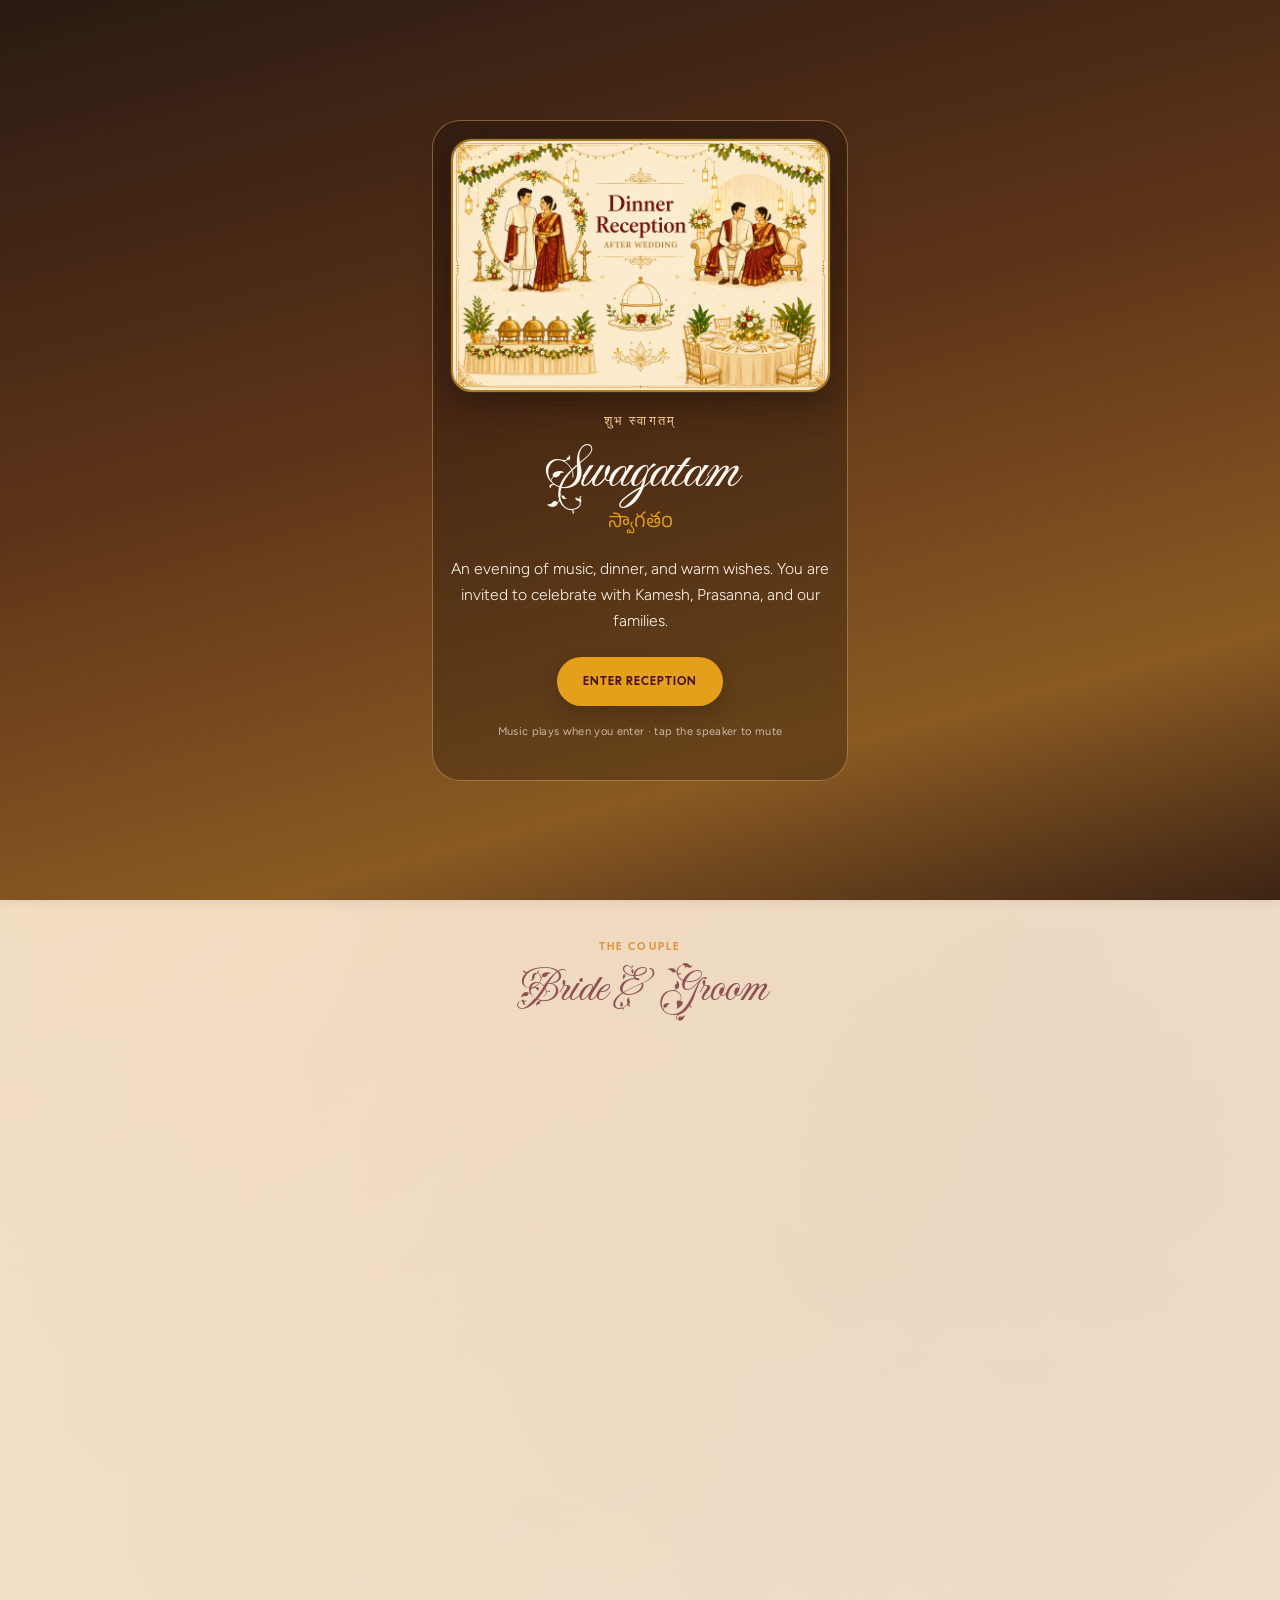
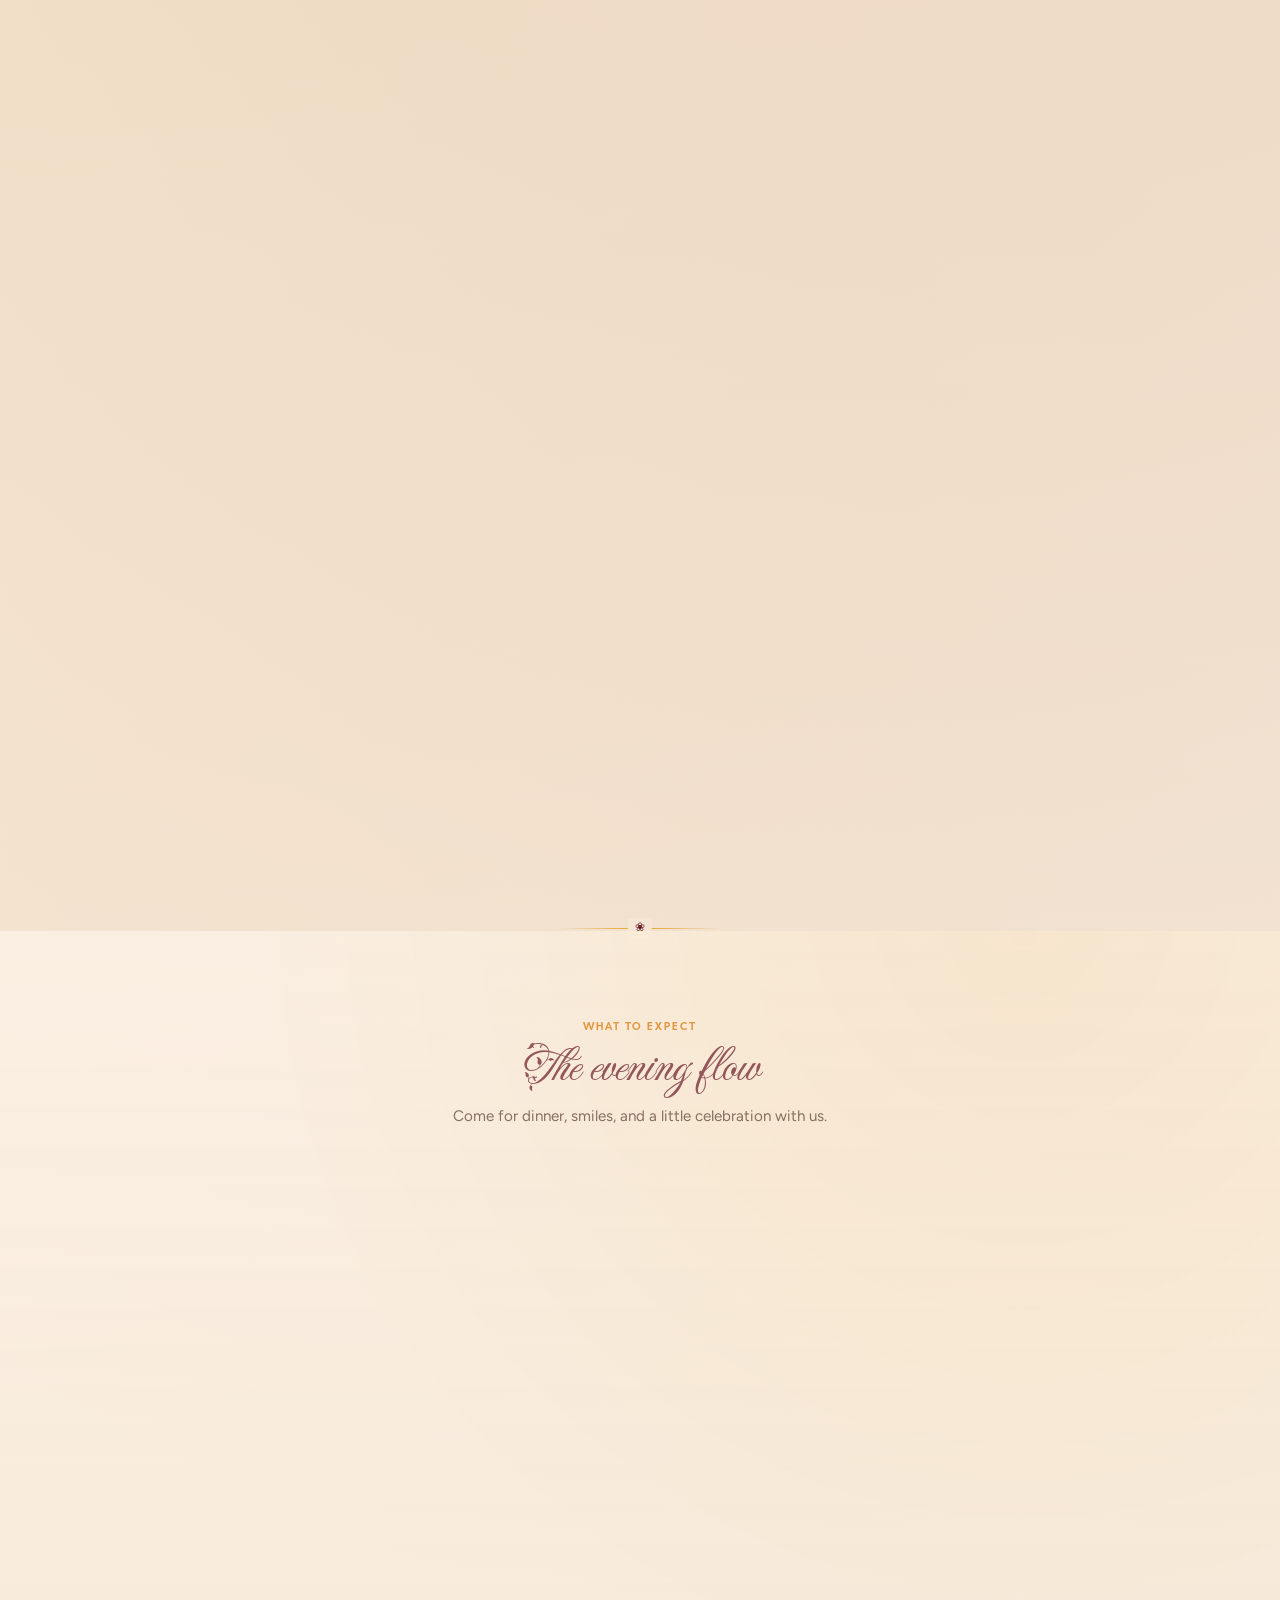
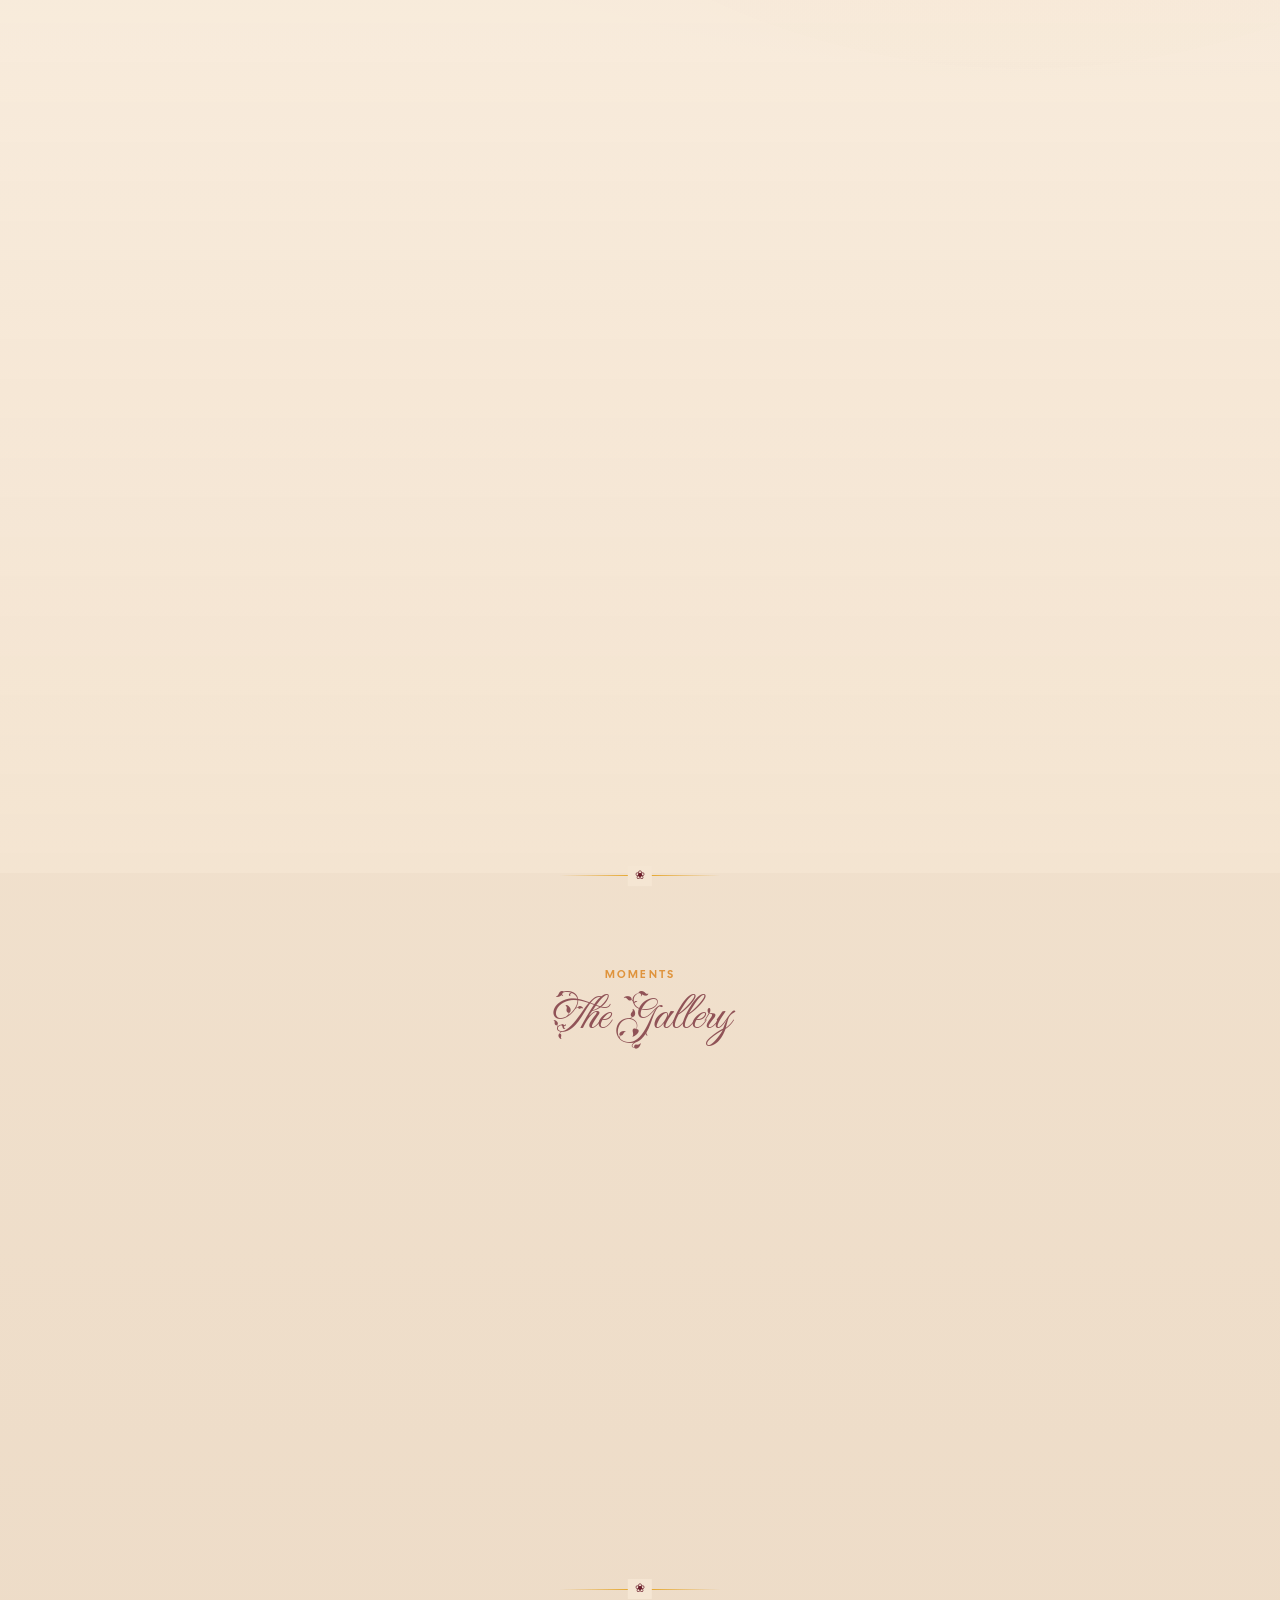
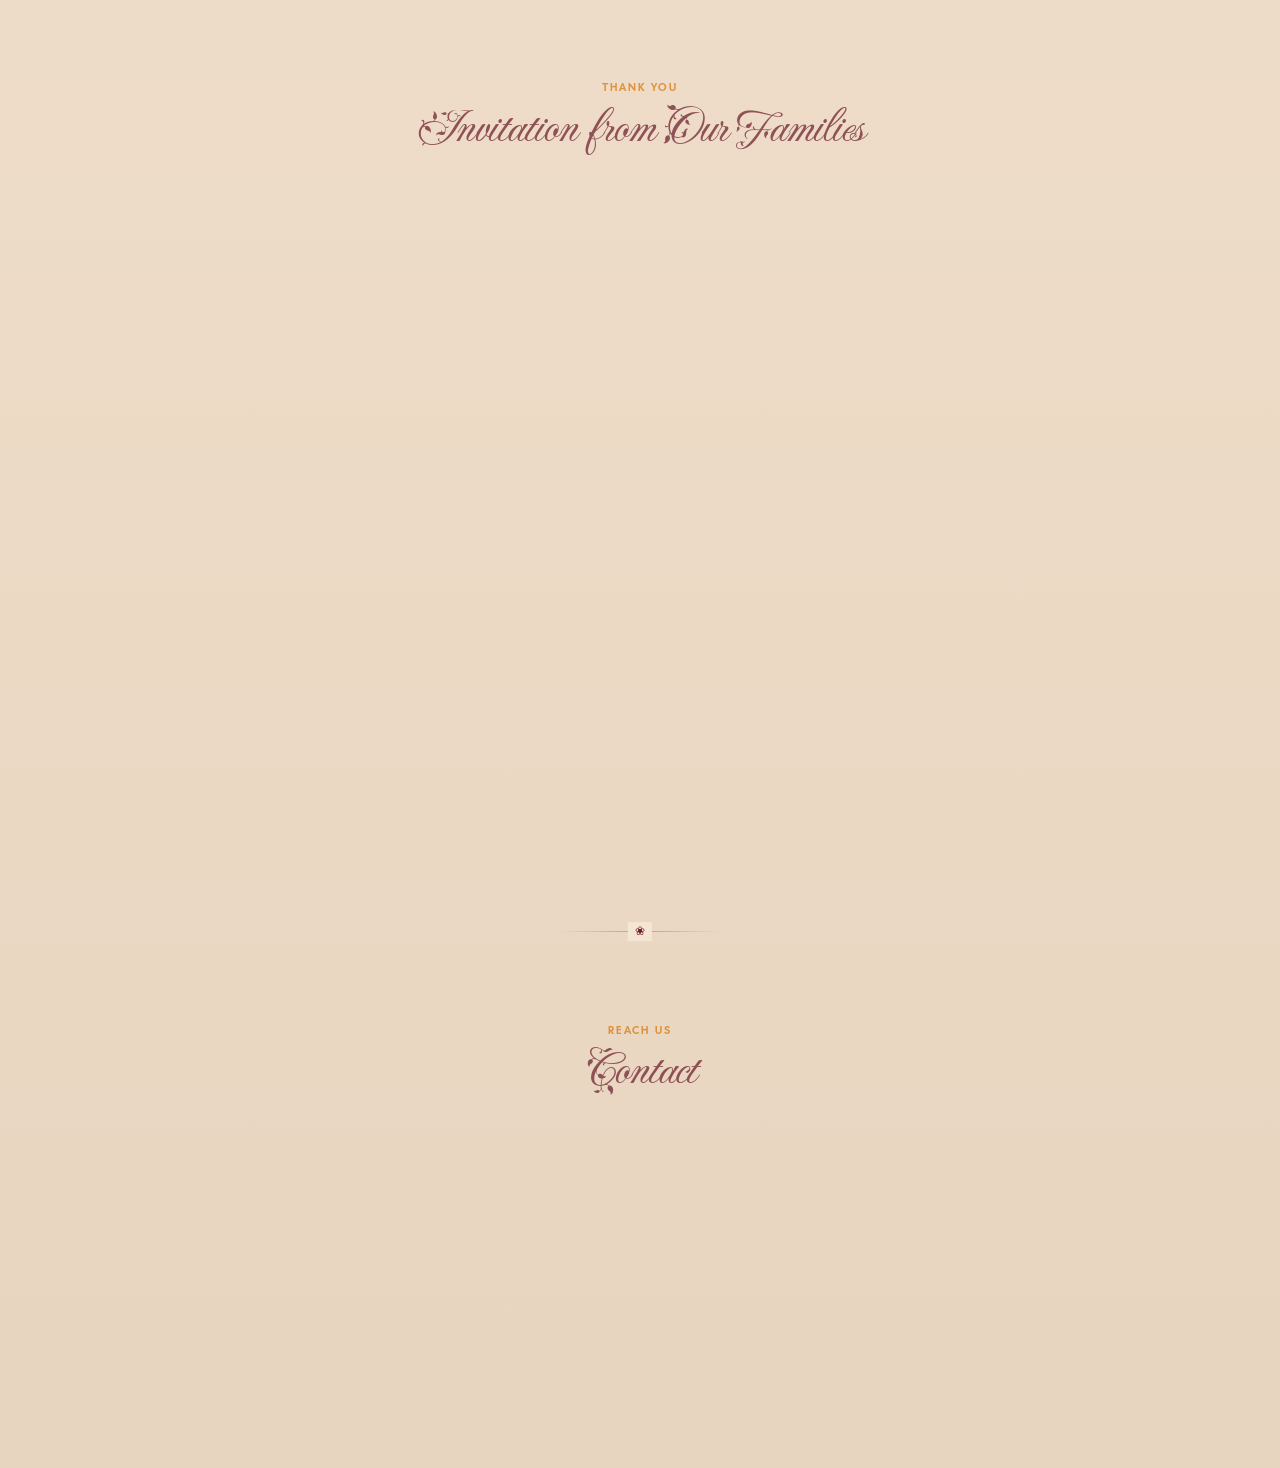
==== commit 75546a1b: "Add wedding assets and update content for invitation site - Introduced new apple-touch-icon.png and " ====
--- a/reception.html
+++ b/reception.html
@@ -5,7 +5,7 @@
   <meta charset="UTF-8">
   <meta name="viewport" content="width=device-width, initial-scale=1.0, viewport-fit=cover">
   <title>K♥P</title>
-  <meta name="description" content="An evening reception · 02 September 2026 · 07:00 PM onwards · Subhamasthu Function Hall, Neeladriraopeta.">
+  <meta name="description" content="An evening reception · 02 September 2026 · 07:00 PM onwards · Neeladriraopeta.">
   <meta name="keywords" content="Telugu Wedding, Hindu Wedding, Kamesh, Prasanna, Kalyana Vaibhavam, Seethanagaram, Andhra Pradesh, Wedding Invitation">
   <meta name="author" content="RamBikkina">
   <meta name="robots" content="index, follow">
@@ -13,19 +13,20 @@
   <meta name="apple-mobile-web-app-title" content="K♥P">
   <meta name="application-name" content="K♥P">
 
-  <link rel="canonical" id="canonicalUrl" href="https://kwedsp.vercel.app/">
-  <link rel="icon" href="/favicon.svg" type="image/svg+xml">
-  <link rel="apple-touch-icon" href="/og-reception.jpg">
+  <link rel="canonical" id="canonicalUrl" href="https://kwedsp.rambuilds.in/i/e4p8n1">
+  <link rel="icon" href="/favicon.svg?v=2" type="image/svg+xml">
+  <link rel="icon" href="/favicon-32.png?v=2" type="image/png" sizes="32x32">
+  <link rel="apple-touch-icon" href="/apple-touch-icon.png?v=2">
 
   <!-- Open Graph / Facebook / WhatsApp (must match live host + image under ~300KB) -->
   <meta property="og:type" content="website">
   <meta property="og:site_name" content="Kamesh & Prasanna Wedding">
   <meta property="og:locale" content="en_IN">
-  <meta property="og:url" content="https://kwedsp.vercel.app/i/e4p8n1">
+  <meta property="og:url" content="https://kwedsp.rambuilds.in/i/e4p8n1">
   <meta property="og:title" content="Kamesh & Prasanna — Reception Evening">
-  <meta property="og:description" content="An evening reception · 02 September 2026 · 07:00 PM onwards · Subhamasthu Function Hall, Neeladriraopeta.">
-  <meta property="og:image" content="https://kwedsp.vercel.app/og-reception.jpg">
-  <meta property="og:image:secure_url" content="https://kwedsp.vercel.app/og-reception.jpg">
+  <meta property="og:description" content="An evening reception · 02 September 2026 · 07:00 PM onwards · Neeladriraopeta.">
+  <meta property="og:image" content="https://kwedsp.rambuilds.in/og-reception.jpg?v=2">
+  <meta property="og:image:secure_url" content="https://kwedsp.rambuilds.in/og-reception.jpg?v=2">
   <meta property="og:image:type" content="image/jpeg">
   <meta property="og:image:alt" content="Kamesh & Prasanna dinner reception invitation collage">
   <meta property="og:image:width" content="1200">
@@ -34,8 +35,8 @@
   <!-- Twitter / X -->
   <meta name="twitter:card" content="summary_large_image">
   <meta name="twitter:title" content="Kamesh & Prasanna — Reception Evening">
-  <meta name="twitter:description" content="An evening reception · 02 September 2026 · 07:00 PM onwards · Subhamasthu Function Hall, Neeladriraopeta.">
-  <meta name="twitter:image" content="https://kwedsp.vercel.app/og-reception.jpg">
+  <meta name="twitter:description" content="An evening reception · 02 September 2026 · 07:00 PM onwards · Neeladriraopeta.">
+  <meta name="twitter:image" content="https://kwedsp.rambuilds.in/og-reception.jpg?v=2">
   <meta name="twitter:image:alt" content="Kamesh & Prasanna dinner reception invitation collage">
 
   <link rel="stylesheet" href="https://cdn.jsdelivr.net/npm/bootstrap@5.3.0/dist/css/bootstrap.min.css">
@@ -46,8 +47,8 @@
   <style>
     @import url("https://fonts.googleapis.com/css2?family=Cal+Sans&family=Ewert&family=Fleur+De+Leah&display=swap");
   </style>
-  <link rel="stylesheet" href="style.css">
-  <link rel="stylesheet" href="interactive.css">
+  <link rel="stylesheet" href="/style.css">
+  <link rel="stylesheet" href="/interactive.css">
 </head>
 <body class="is-locked">
 
@@ -62,7 +63,7 @@
       <p class="gate-telugu" data-field="welcome.telugu"></p>
       <p class="gate-greeting" data-field="welcome.greeting"></p>
       <button type="button" id="openInvitation" class="gate-btn cal-sans-regular">Enter Invitation</button>
-      <p class="gate-audio-note">Audio starts muted · tap the speaker to unmute</p>
+      <p class="gate-audio-note">Music plays when you enter · tap the speaker to mute</p>
     </div>
   </div>
 
@@ -86,9 +87,9 @@
     <span class="bless-slot" data-slot="right"></span>
   </div>
 
-  <audio id="bgAudio" loop preload="none" muted></audio>
-  <button type="button" id="muteBtn" class="float-btn float-mute d-none" aria-label="Unmute audio">
-    <i class="bi bi-volume-mute-fill"></i>
+  <audio id="bgAudio" loop preload="auto"></audio>
+  <button type="button" id="muteBtn" class="float-btn float-mute d-none" aria-label="Mute audio">
+    <i class="bi bi-volume-up-fill"></i>
   </button>
 
   <nav class="site-nav" id="siteNav" aria-label="Primary">
@@ -105,6 +106,9 @@
     <div class="hero-veil"></div>
     <div class="hero-inner">
       <div class="hero-glitter" id="heroGlitter" aria-hidden="true"></div>
+      <div class="hero-emblem hero-anim" id="heroEmblem">
+        <img src="/images/Thirunamam.png" alt="Thirunamam — Sri Venkateswara &amp; Padmavathi" width="220" height="220" decoding="async">
+      </div>
       <p class="hero-brand hero-anim fleur-de-leah-regular" data-field="brand"></p>
       <h1 class="hero-names">
         <span class="name-line hero-anim ewert-regular" data-field="groom.displayName"></span>
@@ -336,8 +340,8 @@
 
   <script src="https://code.jquery.com/jquery-3.6.0.min.js"></script>
   <script src="https://cdn.jsdelivr.net/npm/bootstrap@5.3.0/dist/js/bootstrap.bundle.min.js"></script>
-  <script src="data.js"></script>
-  <script src="interactive.js"></script>
-  <script src="script.js"></script>
+  <script src="/data.js"></script>
+  <script src="/interactive.js"></script>
+  <script src="/script.js"></script>
 </body>
 </html>
--- a/style.css
+++ b/style.css
@@ -751,7 +751,7 @@
   z-index: 2;
   width: 100%;
   max-width: 34rem;
-  padding: 4.75rem 1.15rem 3.25rem;
+  padding: 3.1rem 1.15rem 3.25rem;
   margin: 0 auto;
   text-align: center;
   display: flex;
@@ -800,6 +800,24 @@
   opacity: 1;
   transform: none;
   filter: none;
+}
+
+.hero-emblem {
+  width: clamp(7.25rem, 44vw, 9.5rem);
+  margin: -0.15rem 0 0.55rem;
+  line-height: 0;
+  filter: drop-shadow(0 8px 22px rgba(0, 0, 0, 0.45));
+}
+
+.hero-emblem img {
+  display: block;
+  width: 100%;
+  height: auto;
+  /* Knock out the solid black plate on the dark hero */
+  mix-blend-mode: screen;
+  -webkit-user-drag: none;
+  user-select: none;
+  pointer-events: none;
 }
 
 .hero-brand {
@@ -1922,6 +1940,11 @@
     max-width: 48rem;
     padding: 6.5rem 1.5rem 5rem;
   }
+
+  .hero-emblem {
+    width: 8.75rem;
+    margin: 0 0 0.85rem;
+  }
 }
 
 @media (prefers-reduced-motion: reduce) {
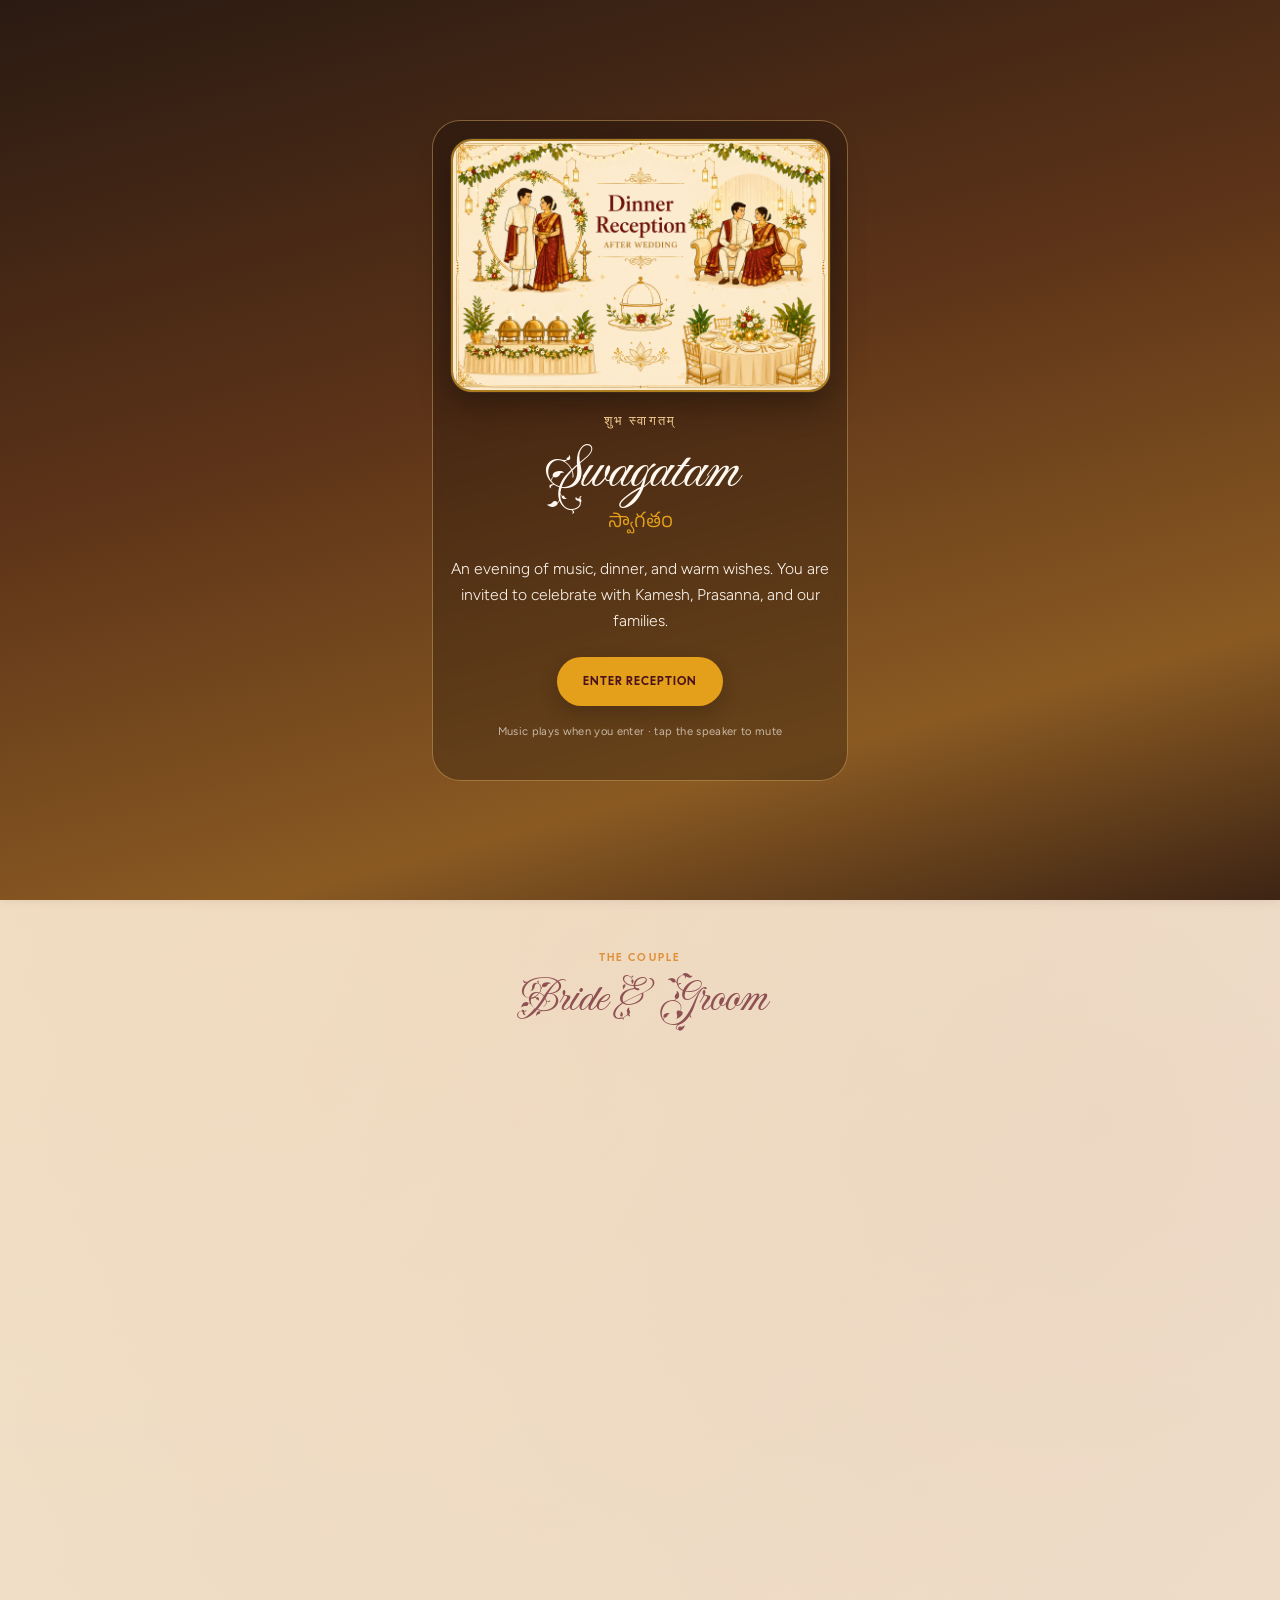
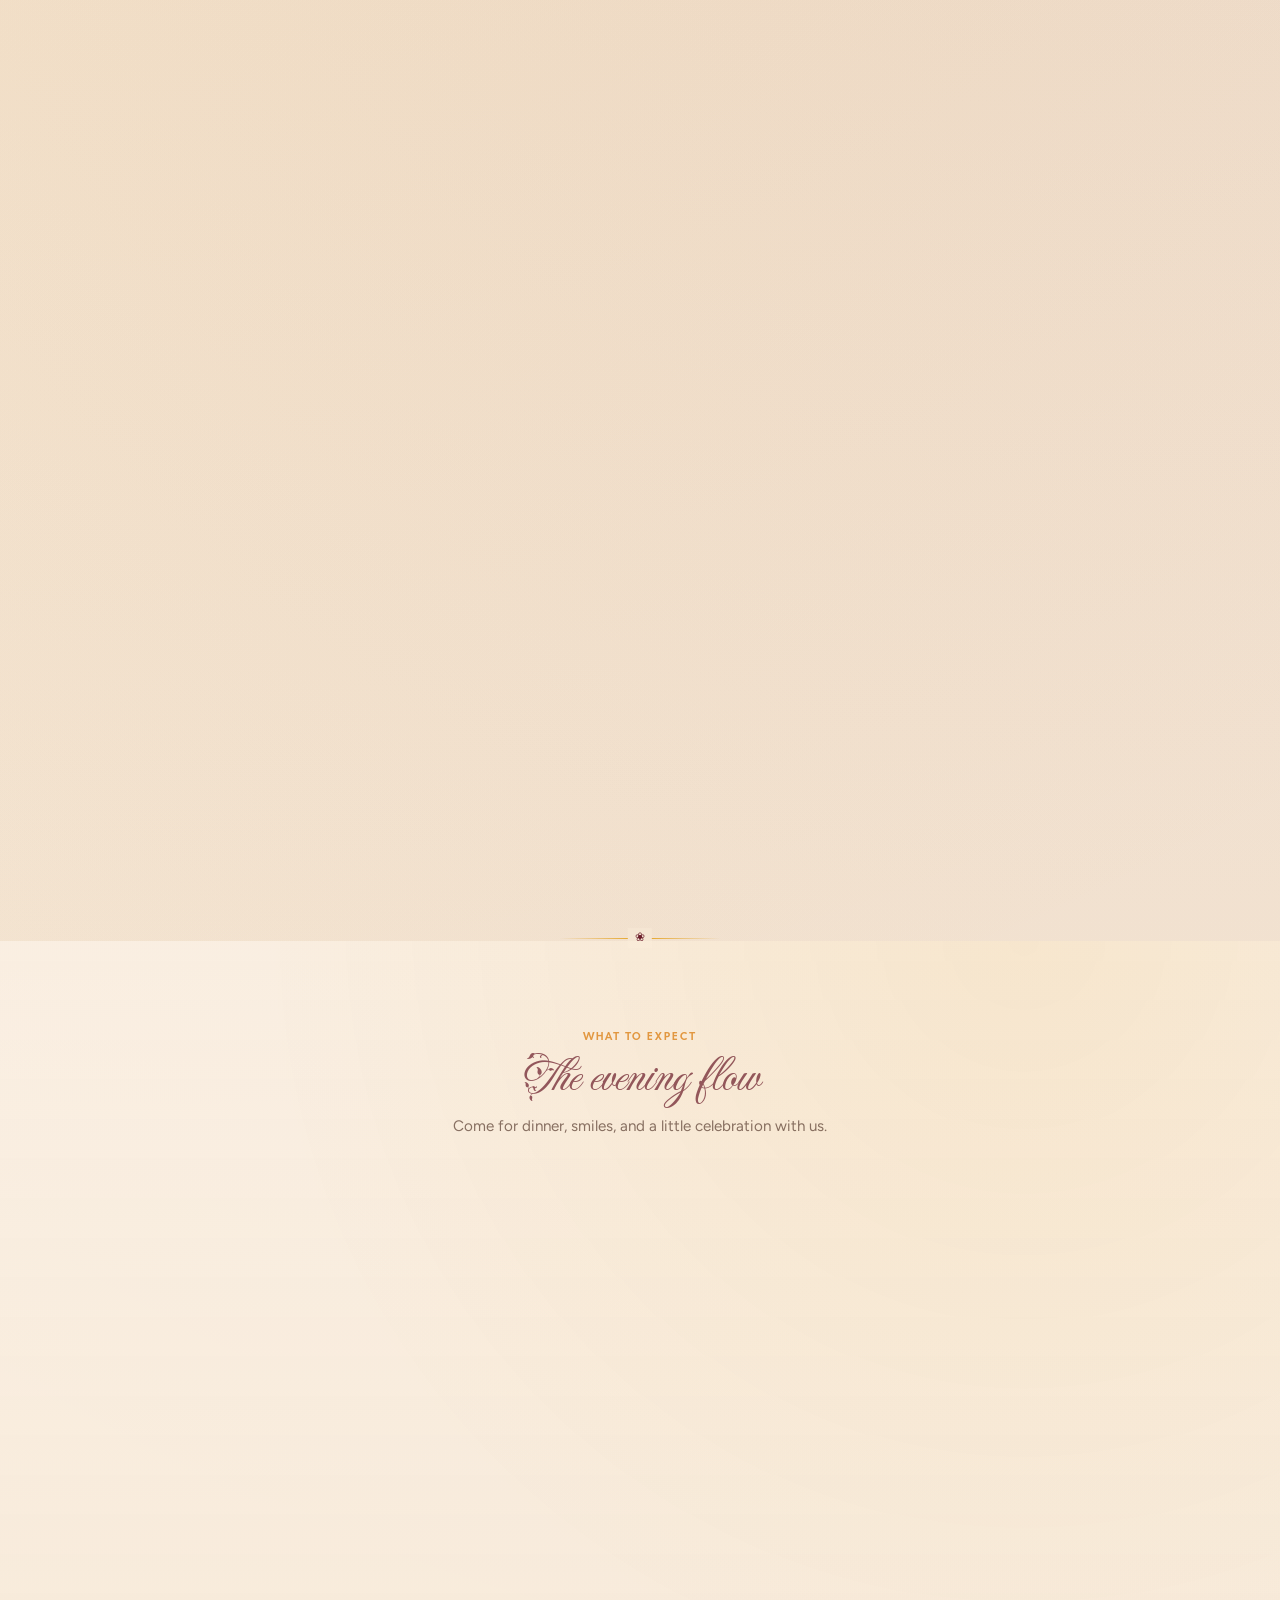
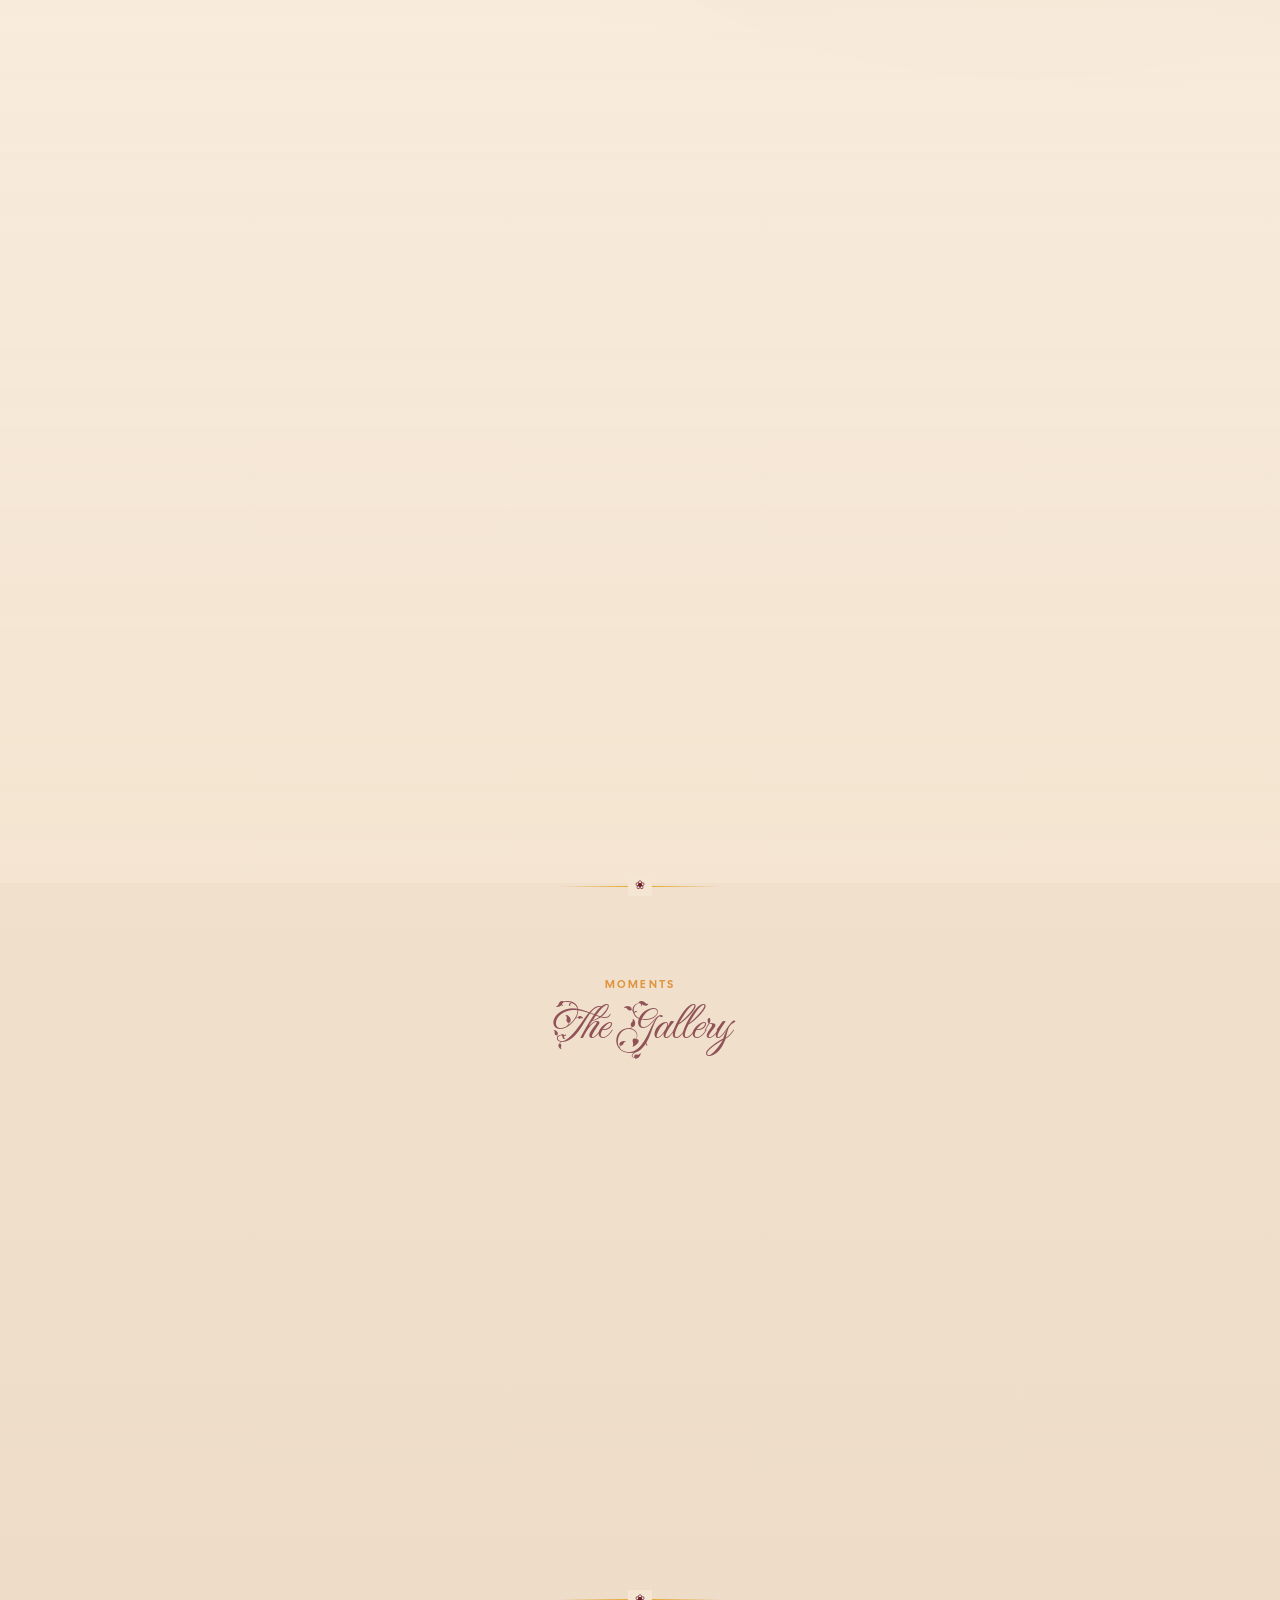
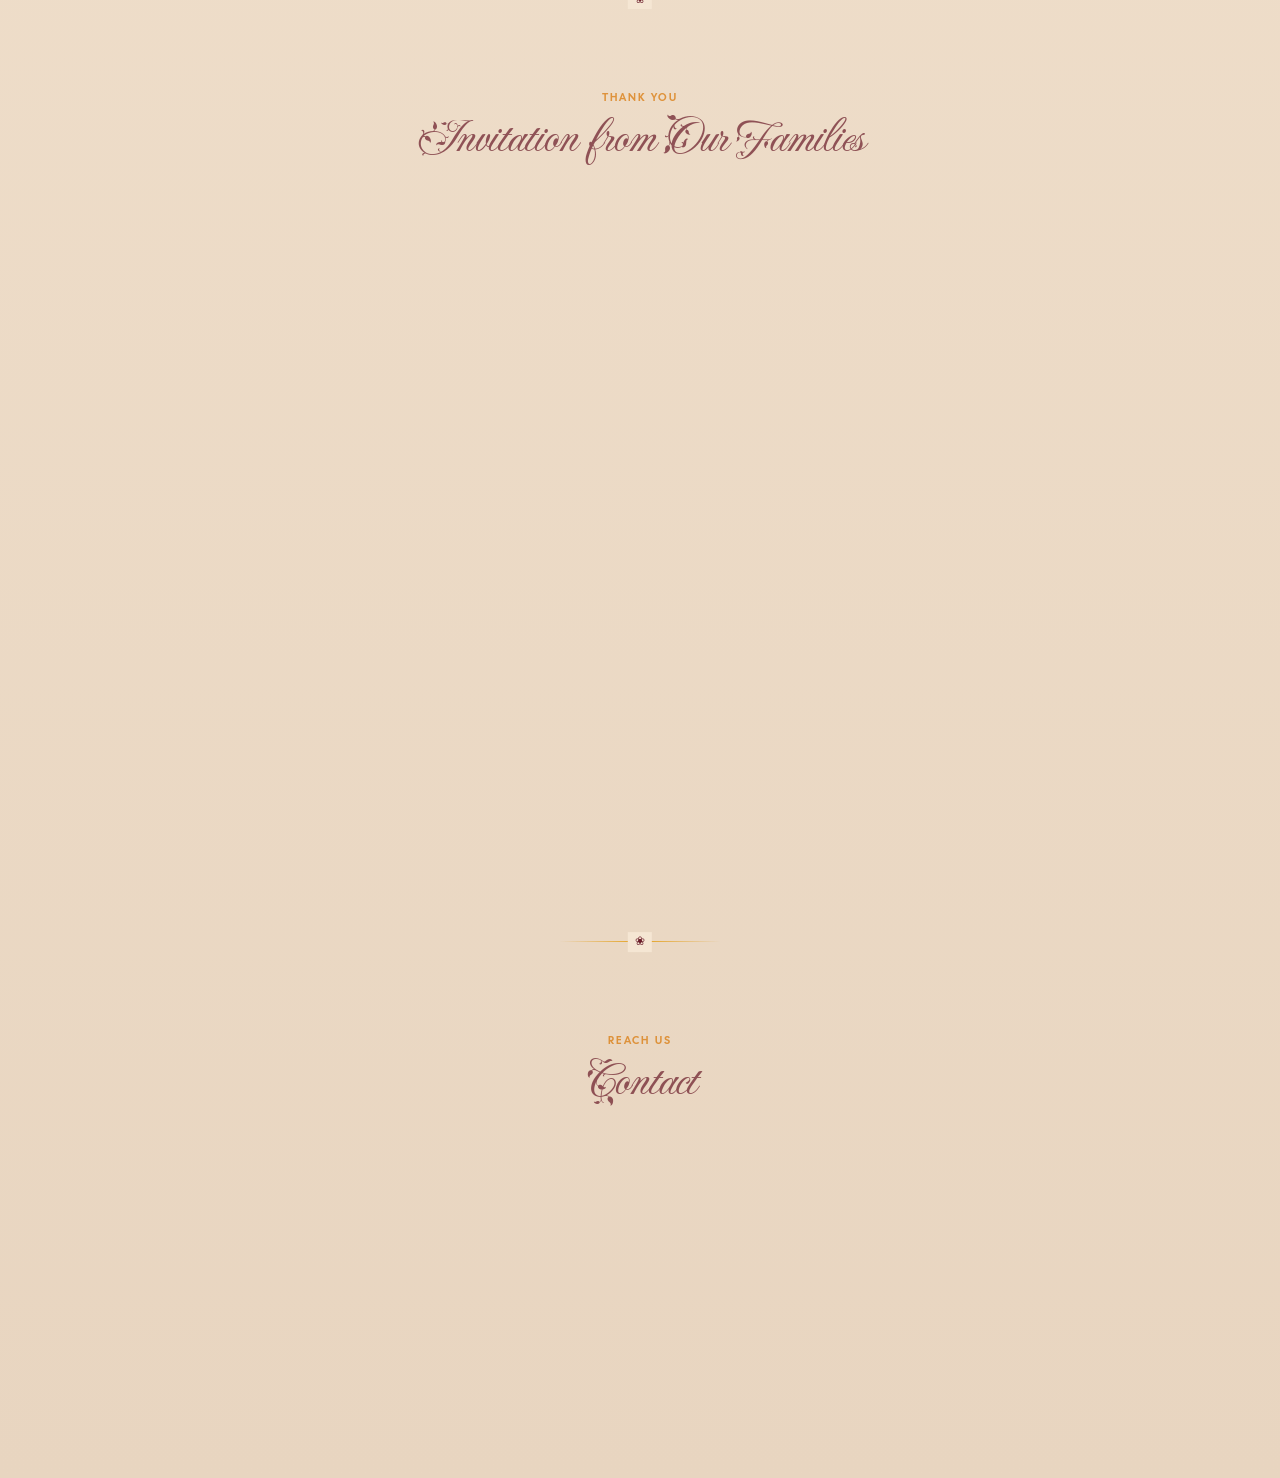
==== commit 646502af: "Update font references and enhance styling for wedding invitation site - Replaced "Ewert" font with " ====
--- a/reception.html
+++ b/reception.html
@@ -43,7 +43,7 @@
   <link rel="stylesheet" href="https://cdn.jsdelivr.net/npm/bootstrap-icons@1.10.5/font/bootstrap-icons.css">
   <link rel="preconnect" href="https://fonts.googleapis.com">
   <link rel="preconnect" href="https://fonts.gstatic.com" crossorigin>
-  <link href="https://fonts.googleapis.com/css2?family=Anek+Telugu:wght@400;600;700&family=Figtree:wght@300;400;500;600&family=Fraunces:opsz,wght@9..144,500;9..144,700&display=swap" rel="stylesheet">
+  <link href="https://fonts.googleapis.com/css2?family=Anek+Telugu:wght@400;600;700&family=Cinzel:wght@500;600;700&family=Figtree:wght@300;400;500;600&family=Fraunces:opsz,wght@9..144,500;9..144,700&display=swap" rel="stylesheet">
   <style>
     @import url("https://fonts.googleapis.com/css2?family=Cal+Sans&family=Ewert&family=Fleur+De+Leah&display=swap");
   </style>
@@ -111,11 +111,11 @@
       </div>
       <p class="hero-brand hero-anim fleur-de-leah-regular" data-field="brand"></p>
       <h1 class="hero-names">
-        <span class="name-line hero-anim ewert-regular" data-field="groom.displayName"></span>
+        <span class="name-line hero-anim" data-field="groom.displayName"></span>
         <div class="icon-wheel hero-anim" id="iconWheel" aria-hidden="true">
           <div class="icon-wheel-ring" id="iconWheelRing"></div>
         </div>
-        <span class="name-line hero-anim ewert-regular" data-field="bride.displayName"></span>
+        <span class="name-line hero-anim" data-field="bride.displayName"></span>
       </h1>
       <p class="hero-meta hero-anim">
         <span data-field="dateLabel"></span>
--- a/style.css
+++ b/style.css
@@ -16,7 +16,7 @@
   --radius-lg: 1.75rem;
   --radius-pill: 999px;
   --font-display: "Fraunces", Georgia, serif;
-  --font-names: "Ewert", serif;
+  --font-names: "Cinzel", "Fraunces", Georgia, serif;
   --font-script: "Fleur De Leah", cursive;
   --font-ui: "Cal Sans", sans-serif;
   --font-body: "Figtree", sans-serif;
@@ -838,25 +838,78 @@
   margin: 0 0 0.55rem;
   position: relative;
   max-width: 100%;
-  overflow: hidden;
+  overflow: visible;
 }
 
 .name-line {
-  display: block;
+  position: relative;
+  display: inline-block;
   font-family: var(--font-names);
-  font-size: clamp(2.4rem, 11vw, 4.75rem);
-  font-weight: 400;
+  font-size: clamp(2.35rem, 9.5vw, 4.15rem);
+  font-weight: 600;
   font-style: normal;
-  line-height: 1.08;
-  letter-spacing: 0.03em;
-  padding: 0.06em 0.08em;
+  line-height: 1.15;
+  letter-spacing: 0.14em;
+  padding: 0.12em 1.25em 0.18em;
   max-width: 100%;
-  color: #fff6dc;
-  text-shadow:
-    0 2px 0 rgba(74, 18, 28, 0.55),
-    0 4px 14px rgba(0, 0, 0, 0.55),
-    0 0 24px rgba(242, 183, 42, 0.35);
-}
+  text-transform: none;
+  color: #ffe9b0;
+  background-image: linear-gradient(
+    185deg,
+    #fff6dc 0%,
+    #ffe08a 28%,
+    #e4a01a 52%,
+    #fff0c2 72%,
+    #c97808 100%
+  );
+  -webkit-background-clip: text;
+  background-clip: text;
+  -webkit-text-fill-color: transparent;
+}
+
+.name-line.hero-anim.is-in {
+  filter:
+    drop-shadow(0 1px 0 rgba(74, 18, 28, 0.55))
+    drop-shadow(0 3px 10px rgba(0, 0, 0, 0.4))
+    drop-shadow(0 0 18px rgba(242, 183, 42, 0.28));
+}
+
+.name-line::before,
+.name-line::after {
+  content: "";
+  position: absolute;
+  top: 50%;
+  width: 0.7em;
+  height: 1px;
+  transform: translateY(-50%);
+  background: linear-gradient(90deg, transparent, rgba(242, 183, 42, 0.9), transparent);
+  pointer-events: none;
+  opacity: 0.9;
+}
+
+.name-line::before {
+  right: calc(100% - 0.55em);
+}
+
+.name-line::after {
+  left: calc(100% - 0.55em);
+}
+
+@supports not ((-webkit-background-clip: text) or (background-clip: text)) {
+  .name-line {
+    color: #ffe08a;
+    background-image: none;
+    -webkit-text-fill-color: unset;
+    text-shadow:
+      0 2px 0 rgba(74, 18, 28, 0.55),
+      0 4px 14px rgba(0, 0, 0, 0.45);
+  }
+
+  .name-line.hero-anim.is-in {
+    filter: none;
+  }
+}
+
 
 /* Single icon — 3D spin RTL, never shows neighbors */
 .icon-wheel {
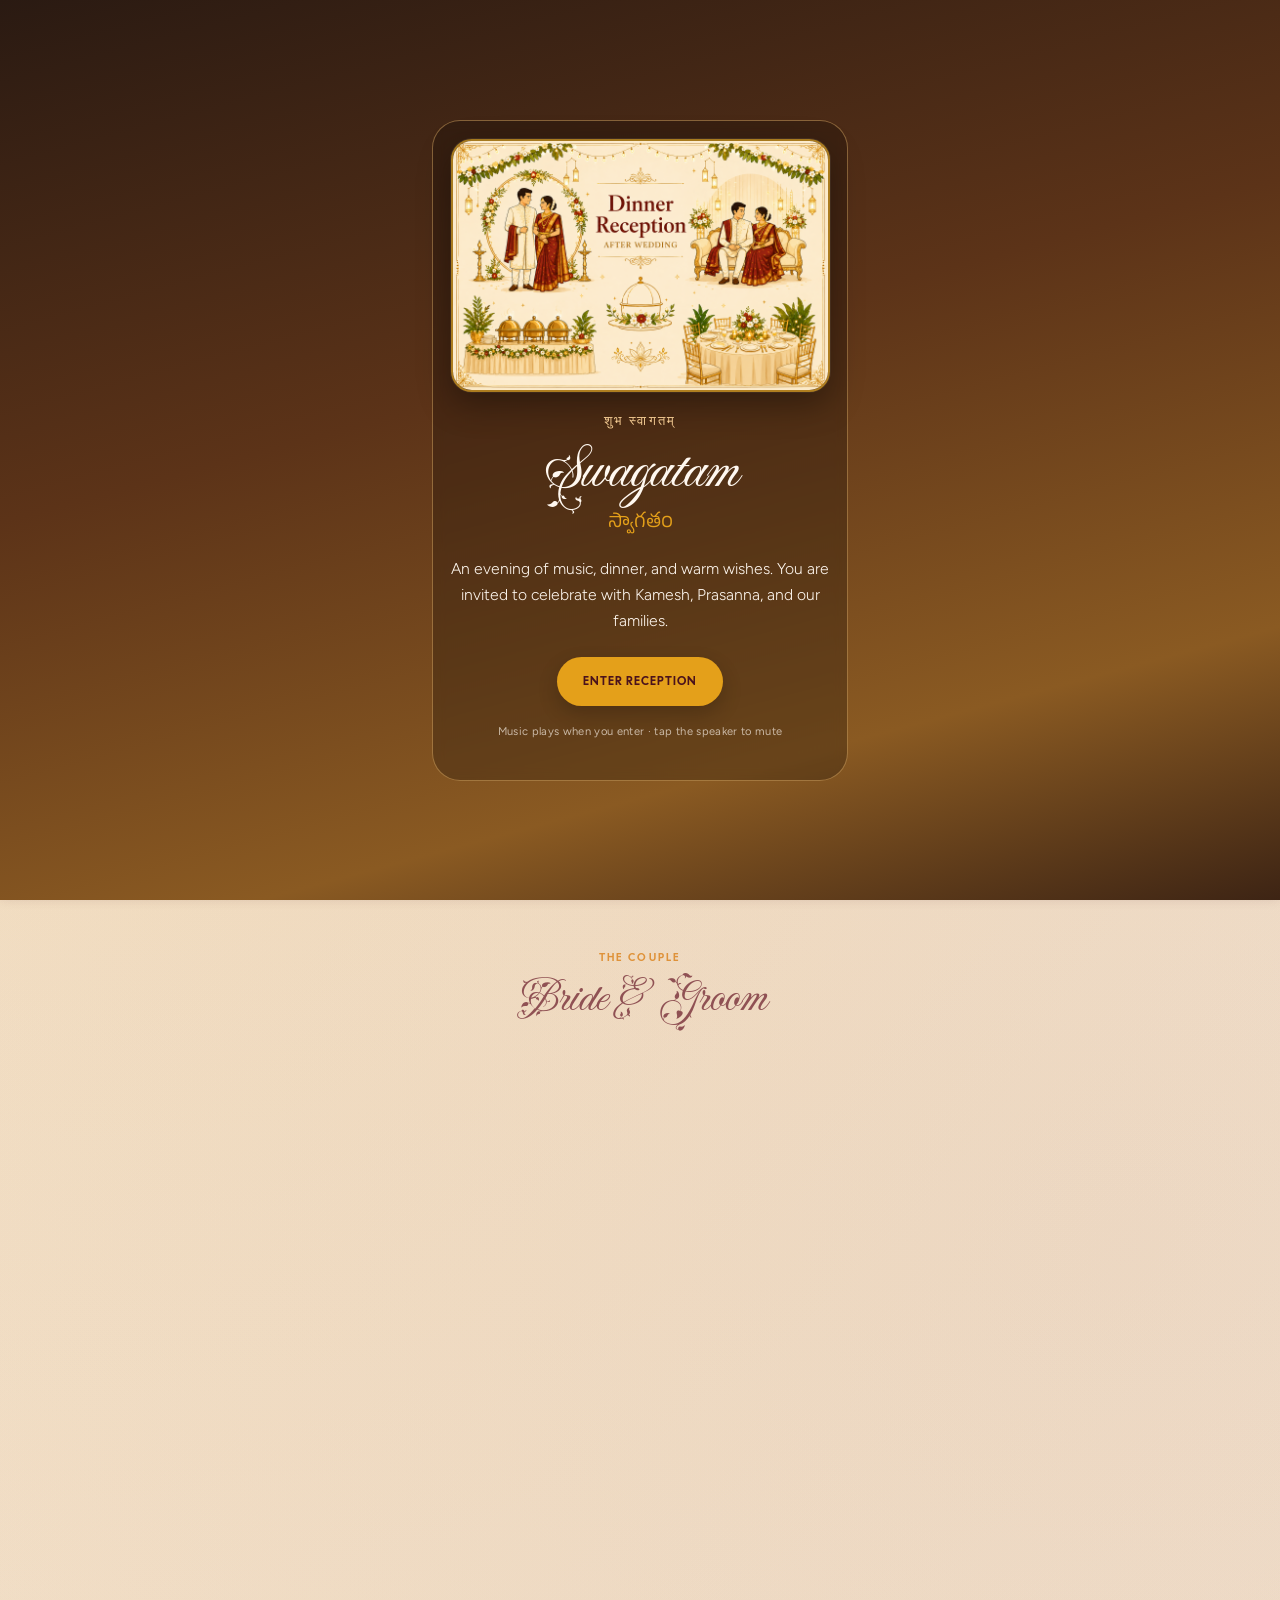
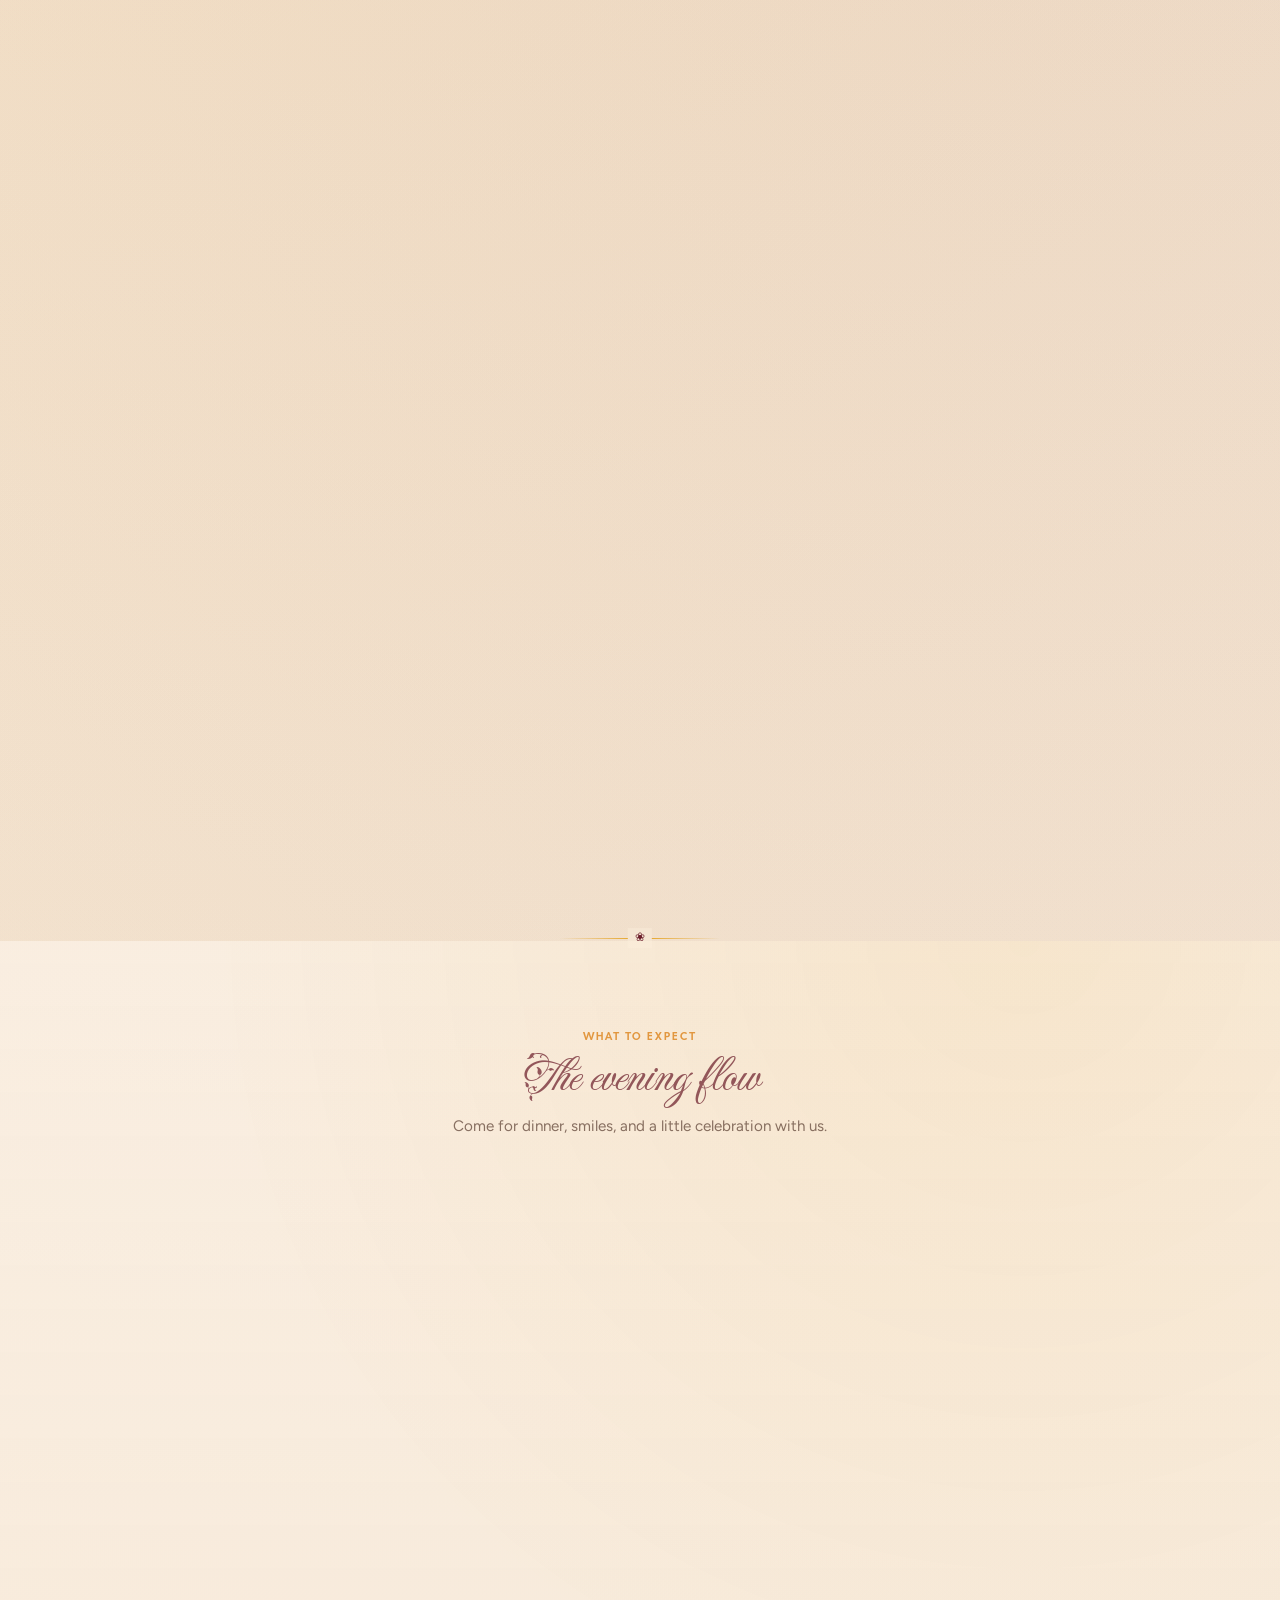
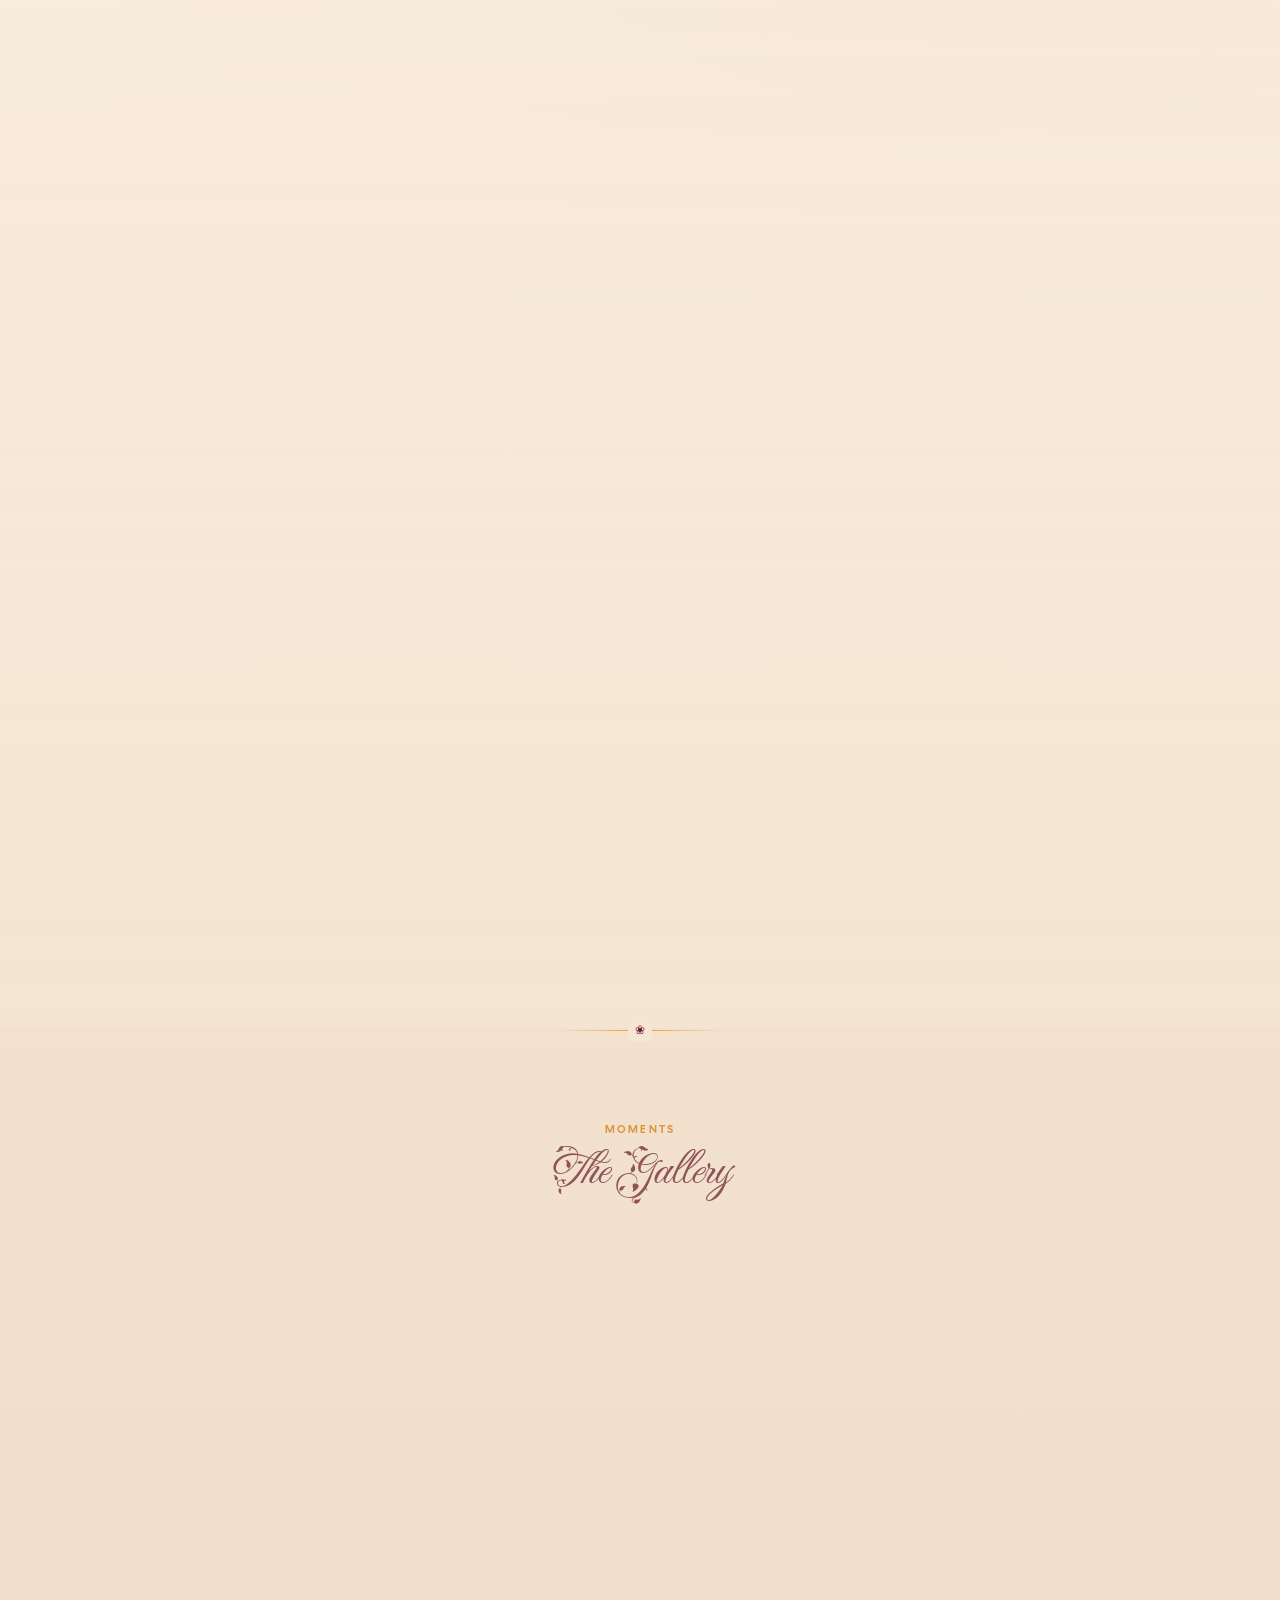
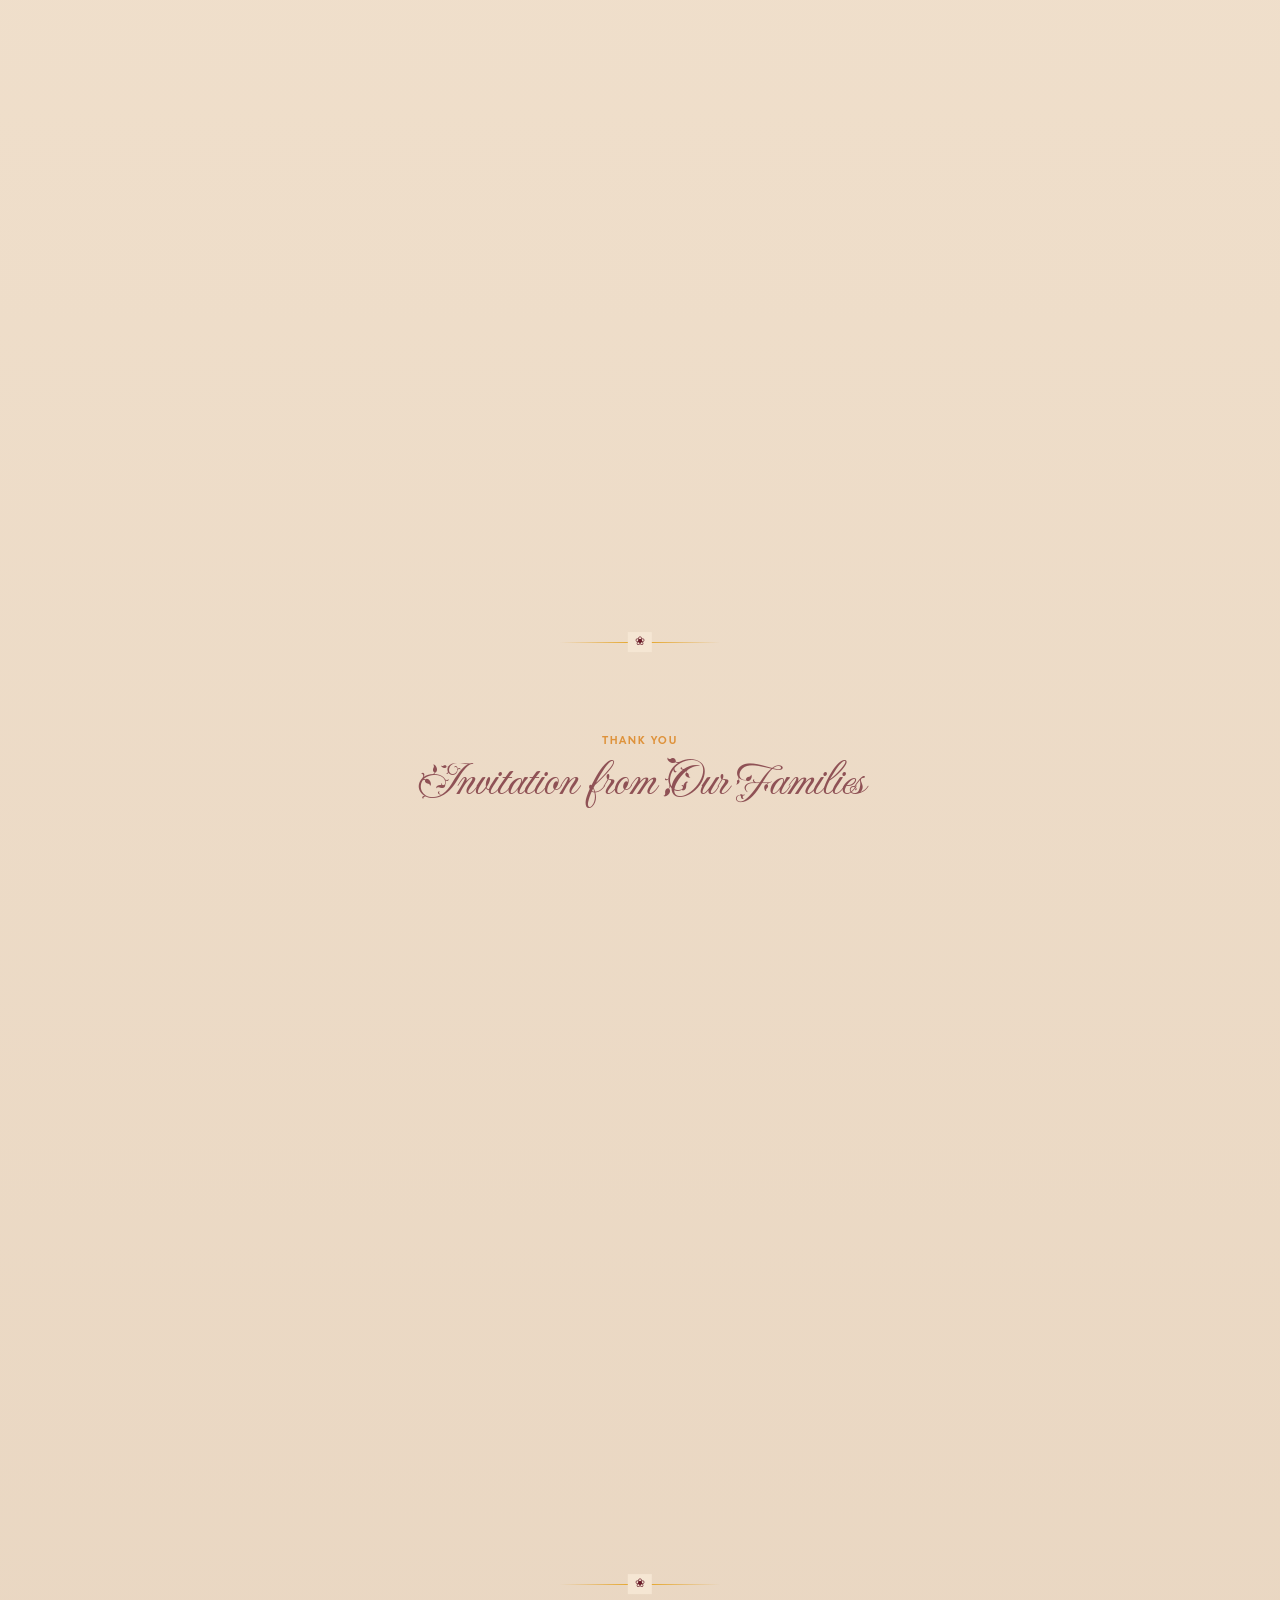
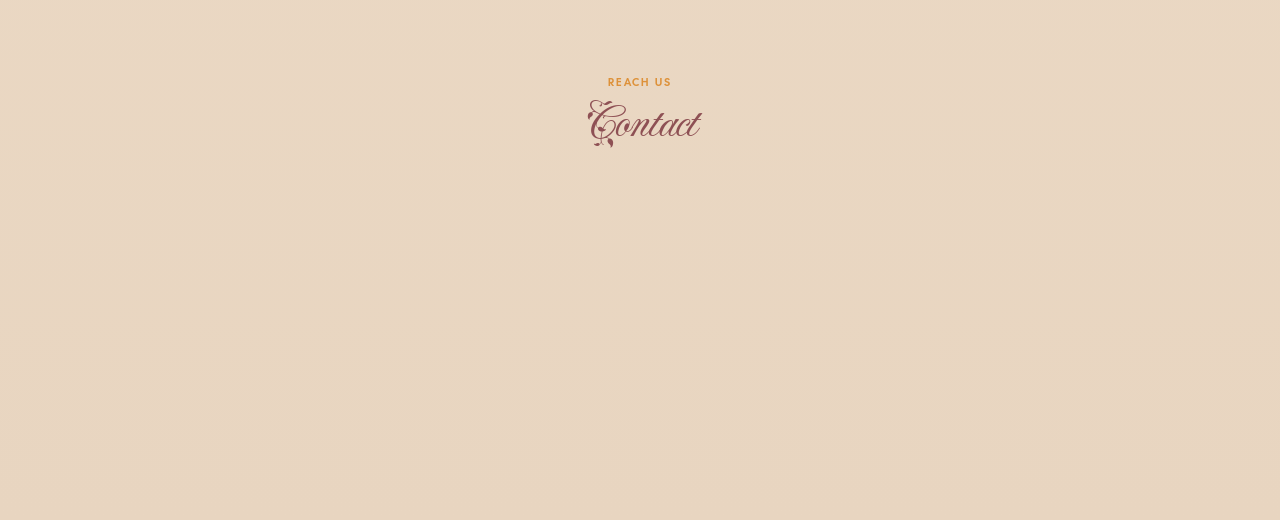
==== commit 1e80bd57: "Update wedding details and enhance image handling - Changed wedding muhurtham time from 11:29 AM to " ====
--- a/reception.html
+++ b/reception.html
@@ -207,7 +207,7 @@
 
         <article class="venue-card reveal" id="weddingVenueCard">
           <div class="venue-card-banner">
-            <div class="venue-card-photo" id="venuePhoto" role="img" aria-label="Wedding venue"></div>
+            <button type="button" class="venue-card-photo is-lightbox" id="venuePhoto" aria-label="View full wedding venue photo"></button>
             <span class="venue-card-tag" data-field="venue.label"></span>
           </div>
           <div class="venue-card-body">
@@ -240,7 +240,7 @@
 
         <article class="venue-card venue-card--reception reveal" id="receptionVenueCard">
           <div class="venue-card-banner">
-            <div class="venue-card-photo" id="receptionVenuePhoto" role="img" aria-label="Reception venue"></div>
+            <button type="button" class="venue-card-photo is-lightbox" id="receptionVenuePhoto" aria-label="View full reception venue photo"></button>
             <span class="venue-card-tag" data-field="receptionVenue.label"></span>
           </div>
           <div class="venue-card-body">
@@ -338,10 +338,18 @@
 
   <canvas id="flowerShowerCanvas" class="flower-shower-canvas" aria-hidden="true"></canvas>
 
+  <div id="imageLightbox" class="image-lightbox" hidden aria-hidden="true">
+    <button type="button" class="image-lightbox-close" id="imageLightboxClose" aria-label="Close image">
+      <i class="bi bi-x-lg" aria-hidden="true"></i>
+    </button>
+    <img id="imageLightboxImg" class="image-lightbox-img" alt="">
+  </div>
+
   <script src="https://code.jquery.com/jquery-3.6.0.min.js"></script>
   <script src="https://cdn.jsdelivr.net/npm/bootstrap@5.3.0/dist/js/bootstrap.bundle.min.js"></script>
   <script src="/data.js"></script>
   <script src="/interactive.js"></script>
   <script src="/script.js"></script>
+  <script src="/author-signature.js"></script>
 </body>
 </html>
--- a/style.css
+++ b/style.css
@@ -438,7 +438,8 @@
 }
 
 body.invite-reception #receptionVenueCard .venue-card-banner {
-  min-height: 10rem;
+  aspect-ratio: 16 / 9;
+  min-height: 0;
 }
 
 body.invite-reception .venue-card-body {
@@ -1358,12 +1359,15 @@
 
 .venue-card-banner {
   position: relative;
-  min-height: 7.5rem;
+  aspect-ratio: 16 / 9;
+  min-height: 0;
   background: linear-gradient(135deg, var(--maroon-deep), var(--maroon-soft));
+  overflow: hidden;
 }
 
 .venue-card-banner--plain {
   min-height: 4.5rem;
+  aspect-ratio: auto;
   display: grid;
   place-items: center;
 }
@@ -1371,16 +1375,31 @@
 .venue-card-photo {
   position: absolute;
   inset: 0;
+  width: 100%;
+  height: 100%;
+  padding: 0;
+  border: 0;
+  background-color: transparent;
   background-size: cover;
   background-position: center;
-  opacity: 0.88;
+  background-repeat: no-repeat;
+  opacity: 0.92;
+  cursor: zoom-in;
+  z-index: 1;
+}
+
+.venue-card-photo.is-lightbox:focus-visible {
+  outline: 2px solid var(--turmeric-bright);
+  outline-offset: -2px;
 }
 
 .venue-card-banner::after {
   content: "";
   position: absolute;
   inset: 0;
-  background: linear-gradient(180deg, rgba(74, 18, 28, 0.15), rgba(74, 18, 28, 0.72));
+  z-index: 2;
+  pointer-events: none;
+  background: linear-gradient(180deg, rgba(74, 18, 28, 0.12), rgba(74, 18, 28, 0.68));
 }
 
 .venue-card-icon {
@@ -1401,7 +1420,8 @@
   position: absolute;
   left: 1rem;
   bottom: 1rem;
-  z-index: 2;
+  z-index: 3;
+  pointer-events: none;
   padding: 0.35rem 0.7rem;
   border-radius: var(--radius-pill);
   font-size: 0.68rem;
@@ -1631,16 +1651,25 @@
 
 /* —— Gallery —— */
 .gallery-section .carousel {
+  max-width: min(100%, 36rem);
+  margin-inline: auto;
   border-radius: var(--radius-lg);
   overflow: hidden;
   box-shadow: var(--shadow);
   border: 1px solid rgba(107, 29, 42, 0.1);
+  background: rgba(74, 18, 28, 0.06);
+}
+
+.gallery-section .carousel-item {
+  background: rgba(74, 18, 28, 0.08);
 }
 
 .gallery-section .carousel-item img {
+  display: block;
   width: 100%;
-  height: 240px;
+  height: auto;
   object-fit: cover;
+  object-position: center;
 }
 
 .carousel-control-prev-icon,
@@ -1887,10 +1916,6 @@
     padding: 0.65rem 0.4rem;
   }
 
-  .gallery-section .carousel-item img {
-    height: 360px;
-  }
-
   .contact-grid {
     grid-template-columns: 1fr 1fr;
   }
@@ -1971,8 +1996,8 @@
     gap: 1.25rem;
   }
 
-  .gallery-section .carousel-item img {
-    height: 460px;
+  .gallery-section .carousel {
+    max-width: min(100%, 40rem);
   }
 
   .section {
@@ -1982,7 +2007,7 @@
 
 @media (min-width: 900px) {
   .venue-card-banner {
-    min-height: 9rem;
+    aspect-ratio: 16 / 9;
   }
 
   .venue-card-map iframe {
@@ -2031,3 +2056,71 @@
     transition: none !important;
   }
 }
+
+/* —— Image lightbox —— */
+body.lightbox-open {
+  overflow: hidden;
+}
+
+.image-lightbox {
+  position: fixed;
+  inset: 0;
+  z-index: 5000;
+  display: grid;
+  place-items: center;
+  padding: 1.25rem;
+  background: rgba(20, 8, 12, 0.88);
+  backdrop-filter: blur(6px);
+  -webkit-backdrop-filter: blur(6px);
+  opacity: 0;
+  visibility: hidden;
+  pointer-events: none;
+  transition: opacity 0.25s var(--ease), visibility 0.25s;
+}
+
+.image-lightbox.is-open {
+  opacity: 1;
+  visibility: visible;
+  pointer-events: auto;
+}
+
+.image-lightbox[hidden] {
+  display: none !important;
+}
+
+.image-lightbox.is-open[hidden] {
+  display: grid !important;
+}
+
+.image-lightbox-img {
+  max-width: min(96vw, 1100px);
+  max-height: min(88vh, 900px);
+  width: auto;
+  height: auto;
+  object-fit: contain;
+  border-radius: var(--radius);
+  box-shadow: 0 18px 48px rgba(0, 0, 0, 0.45);
+  background: #1a0a0e;
+}
+
+.image-lightbox-close {
+  position: absolute;
+  top: max(0.85rem, env(safe-area-inset-top));
+  right: max(0.85rem, env(safe-area-inset-right));
+  width: 2.75rem;
+  height: 2.75rem;
+  border: 0;
+  border-radius: 50%;
+  display: grid;
+  place-items: center;
+  background: rgba(255, 248, 240, 0.95);
+  color: var(--maroon-deep);
+  font-size: 1.15rem;
+  cursor: pointer;
+  box-shadow: 0 6px 18px rgba(0, 0, 0, 0.25);
+  z-index: 1;
+}
+
+.image-lightbox-close:hover {
+  background: #fff;
+}
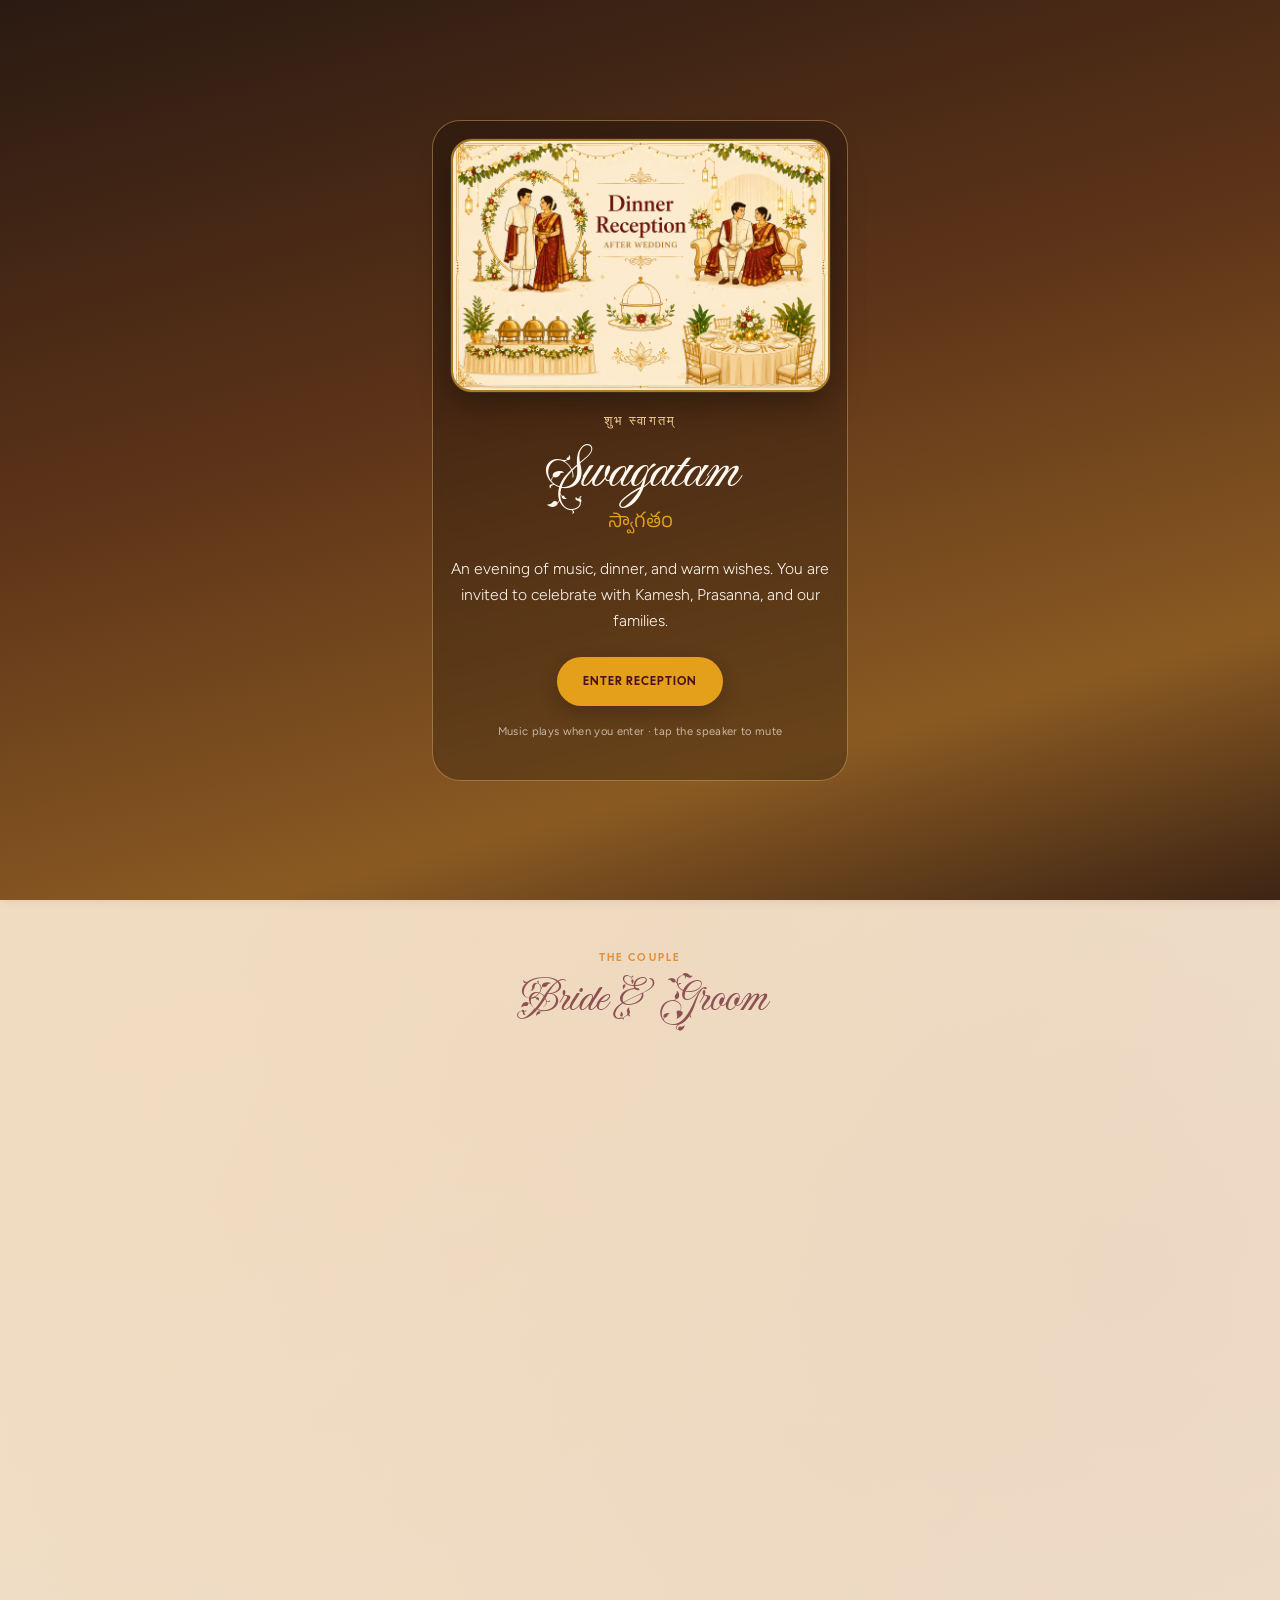
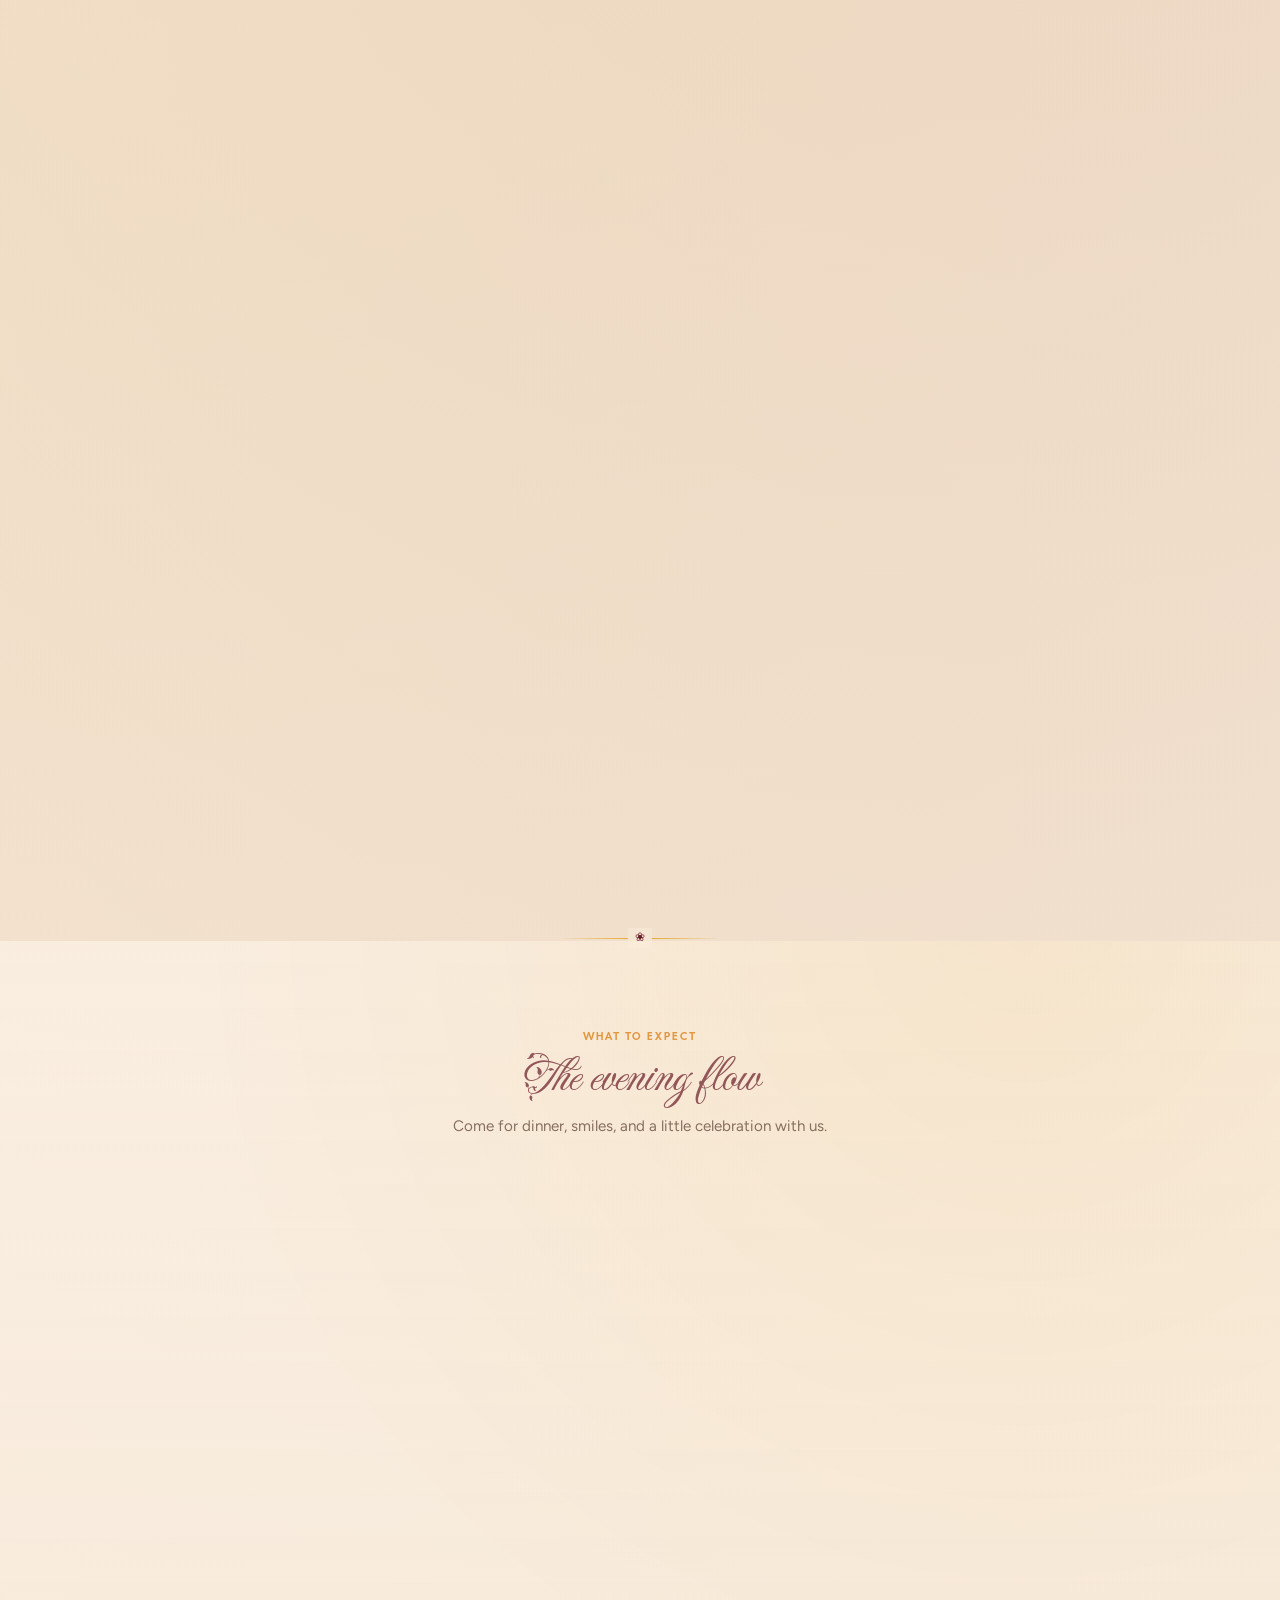
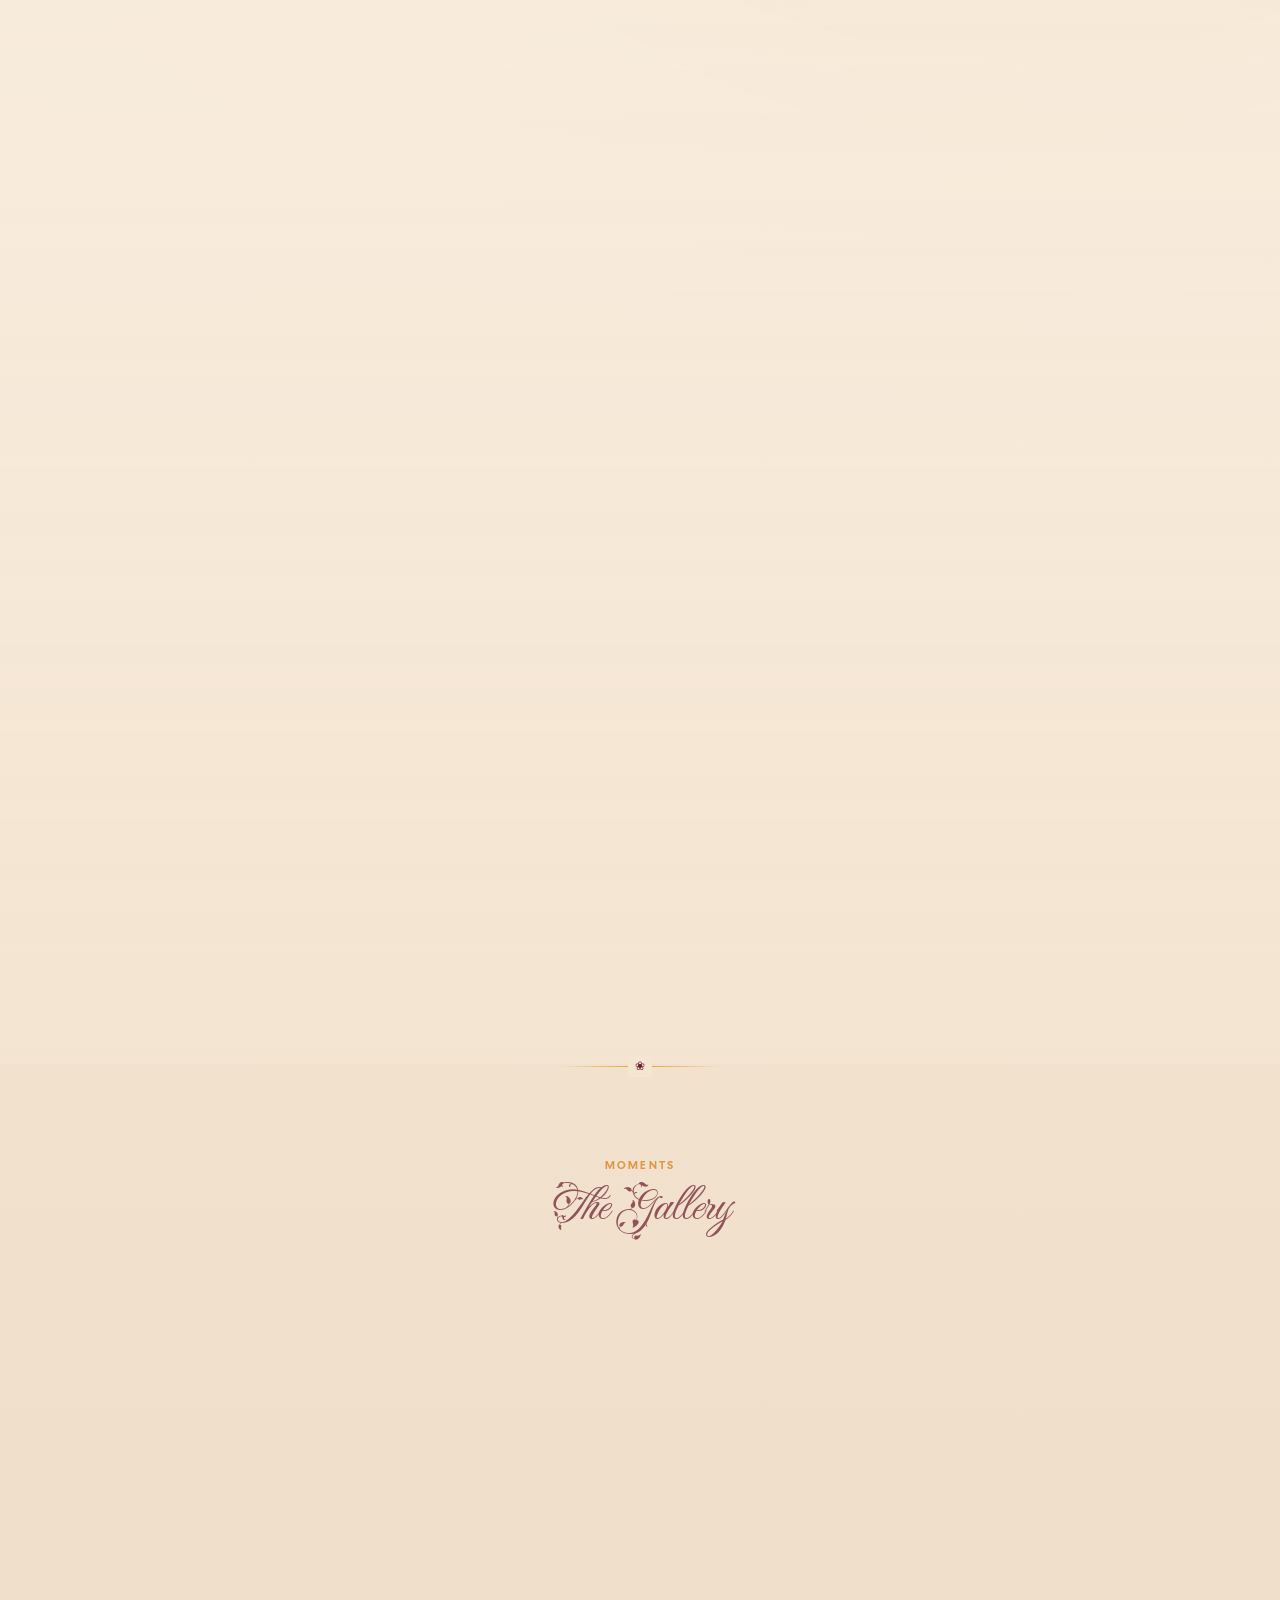
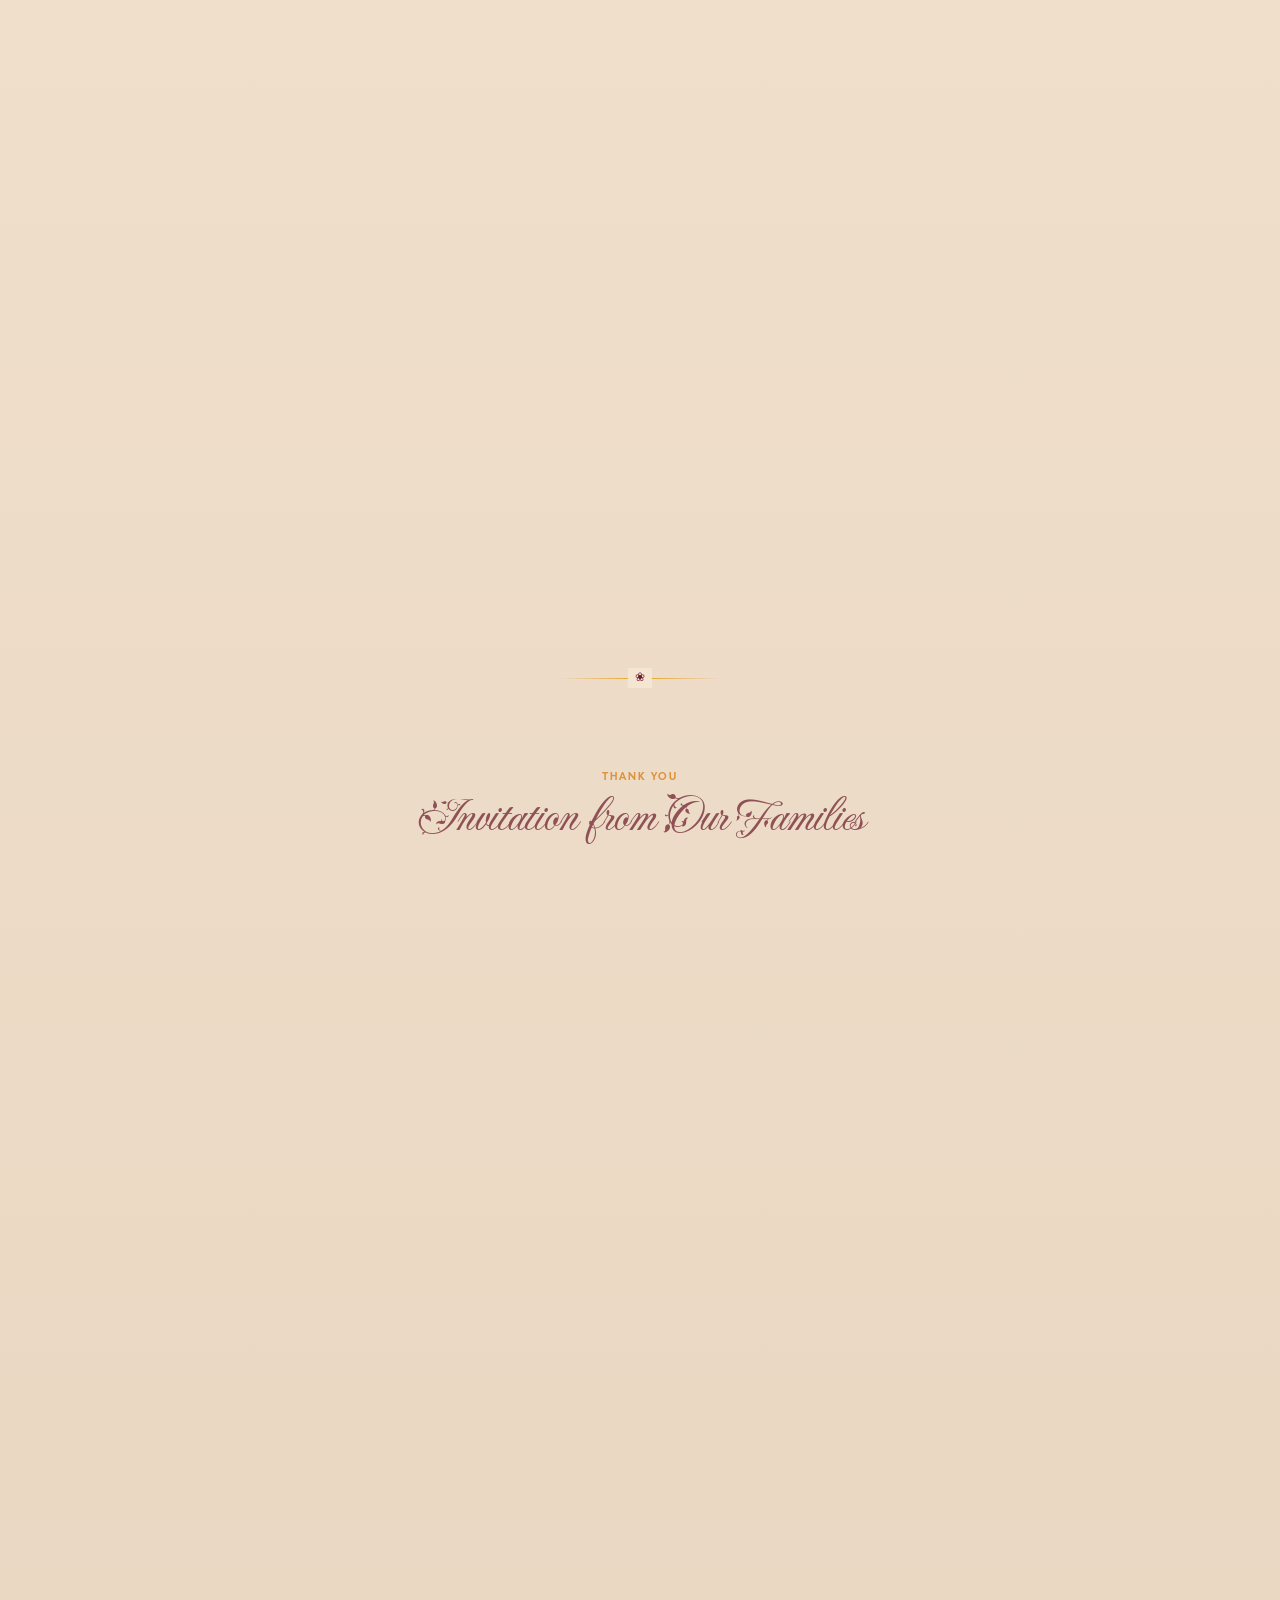
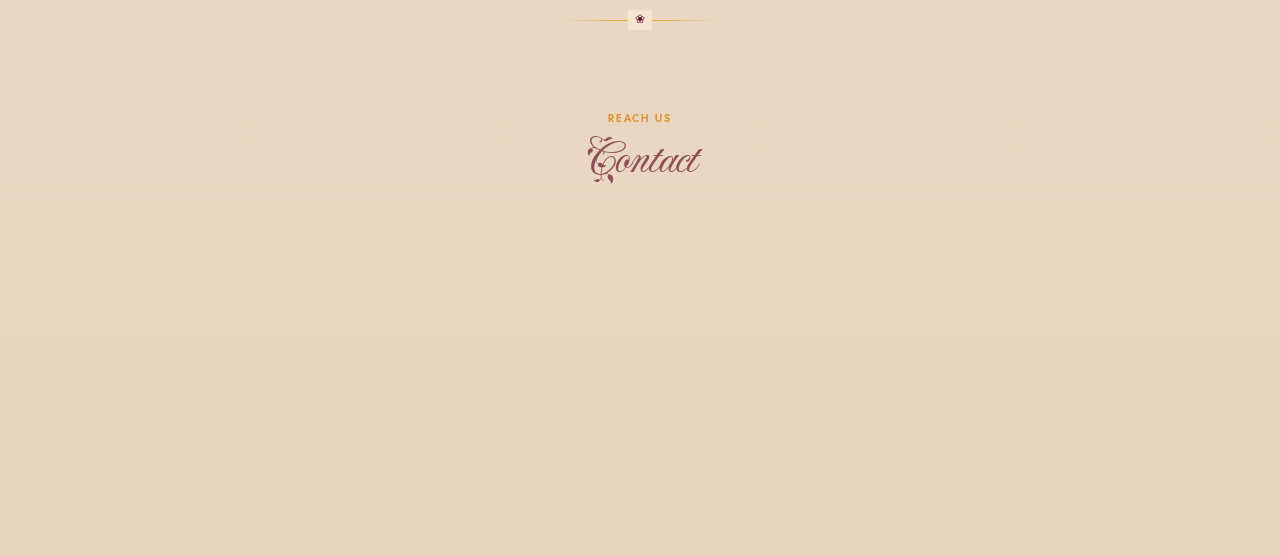
==== commit 0c304f3a: "Refactor timeline structure and remove obsolete images - Removed outdated gallery images from data.j" ====
--- a/reception.html
+++ b/reception.html
@@ -194,9 +194,16 @@
 
       <div class="events-rail" id="eventsRail"></div>
 
-      <div class="timeline-wrap reveal" id="timelineWrap">
-        <h3 class="timeline-title focus-animate fleur-de-leah-regular" id="timelineTitle">Wedding Day Flow</h3>
-        <ol class="timeline" id="timeline"></ol>
+      <div class="timelines-rail" id="timelinesRail">
+        <div class="timeline-wrap reveal" id="timelineWrap">
+          <h3 class="timeline-title focus-animate fleur-de-leah-regular" id="timelineTitle">Wedding Day Flow</h3>
+          <ol class="timeline" id="timeline"></ol>
+        </div>
+
+        <div class="timeline-wrap reveal" id="receptionTimelineWrap" hidden>
+          <h3 class="timeline-title focus-animate fleur-de-leah-regular" id="receptionTimelineTitle">Reception Flow</h3>
+          <ol class="timeline" id="receptionTimelineList"></ol>
+        </div>
       </div>
 
       <div class="venues-panel reveal">
--- a/style.css
+++ b/style.css
@@ -1567,12 +1567,27 @@
   font-size: 0.92rem;
 }
 
+.timelines-rail {
+  display: grid;
+  gap: 1.15rem;
+  margin-bottom: 2.25rem;
+}
+
+.timelines-rail .timeline-wrap {
+  margin-bottom: 0;
+  height: 100%;
+}
+
 .timeline-wrap {
   margin-bottom: 2.25rem;
   padding: 1.25rem 1rem;
   border-radius: var(--radius-lg);
   background: rgba(255, 248, 240, 0.55);
   border: 1px solid rgba(228, 160, 26, 0.22);
+}
+
+.timeline-wrap[hidden] {
+  display: none !important;
 }
 
 .timeline-title {
@@ -1991,6 +2006,12 @@
     gap: 1.15rem;
   }
 
+  .timelines-rail.has-dual {
+    grid-template-columns: 1fr 1fr;
+    align-items: start;
+    gap: 1.15rem;
+  }
+
   .family-grid {
     grid-template-columns: 1fr 1fr;
     gap: 1.25rem;
